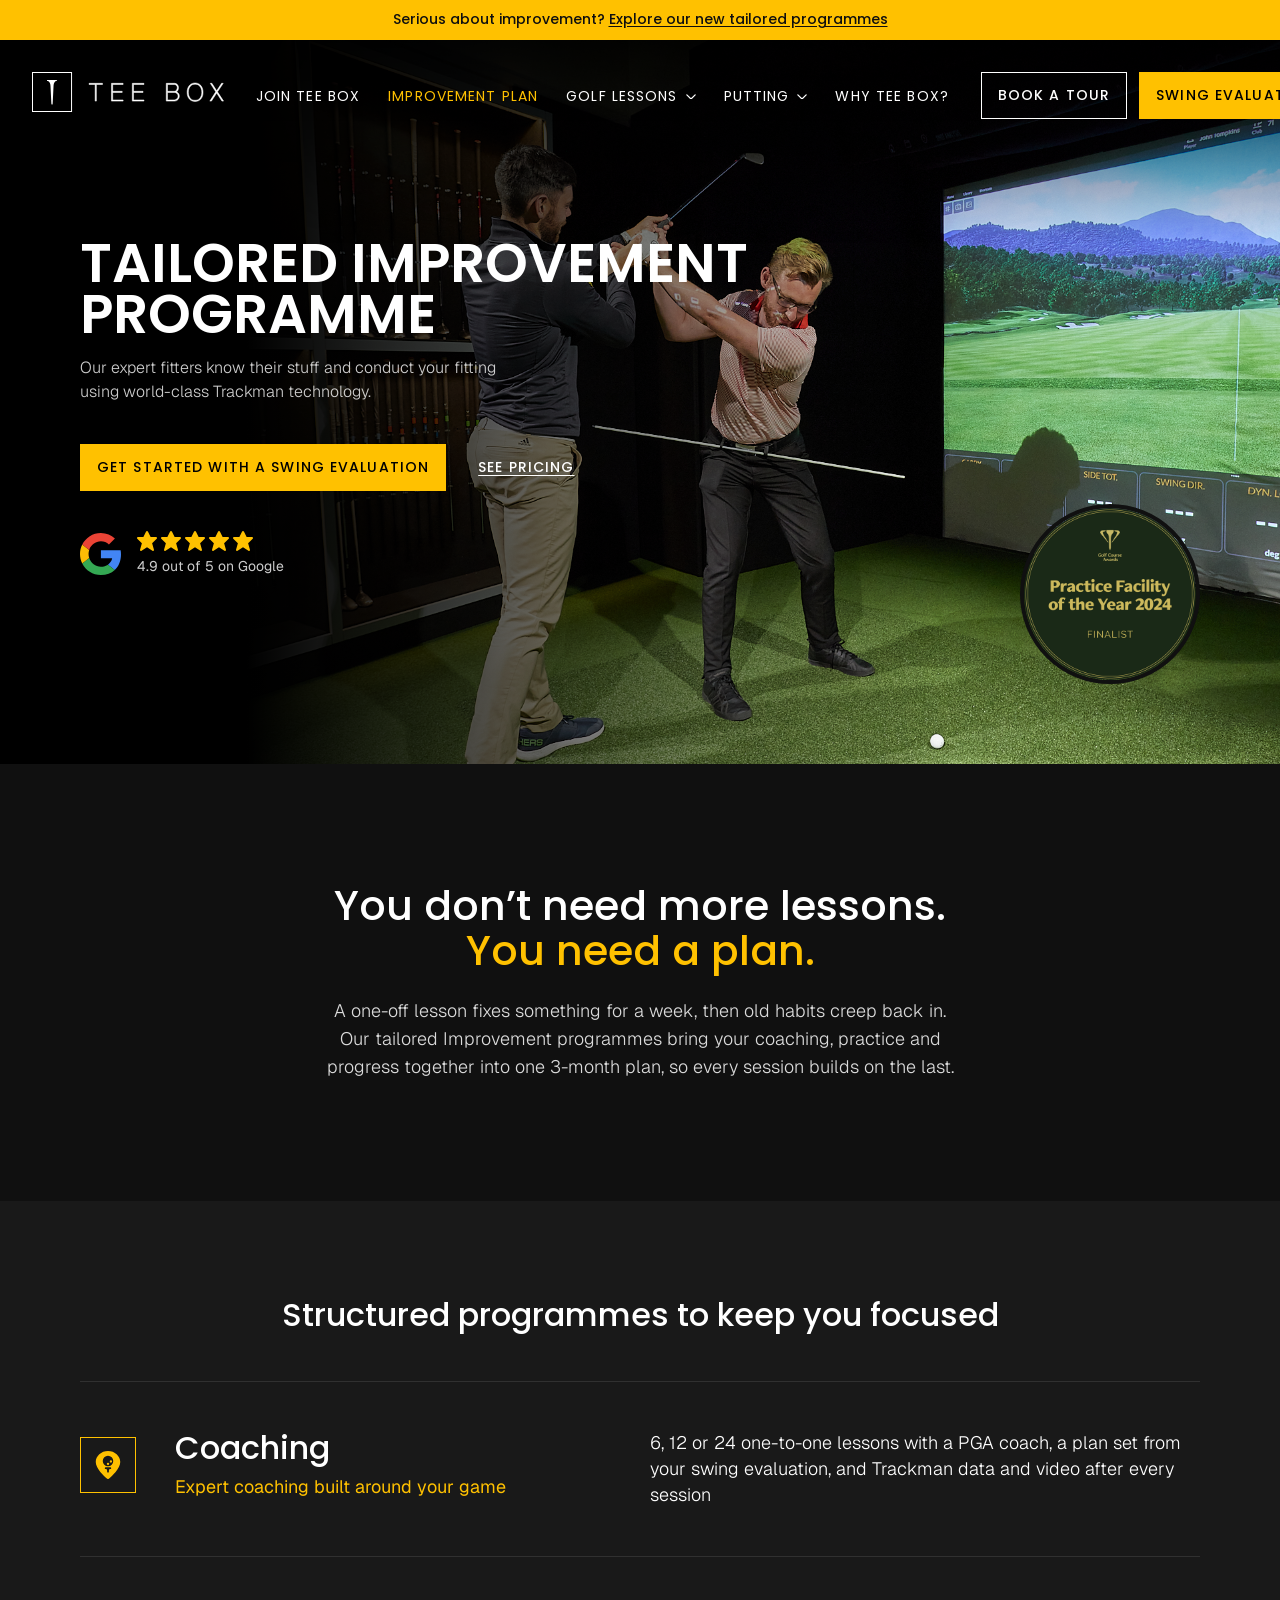
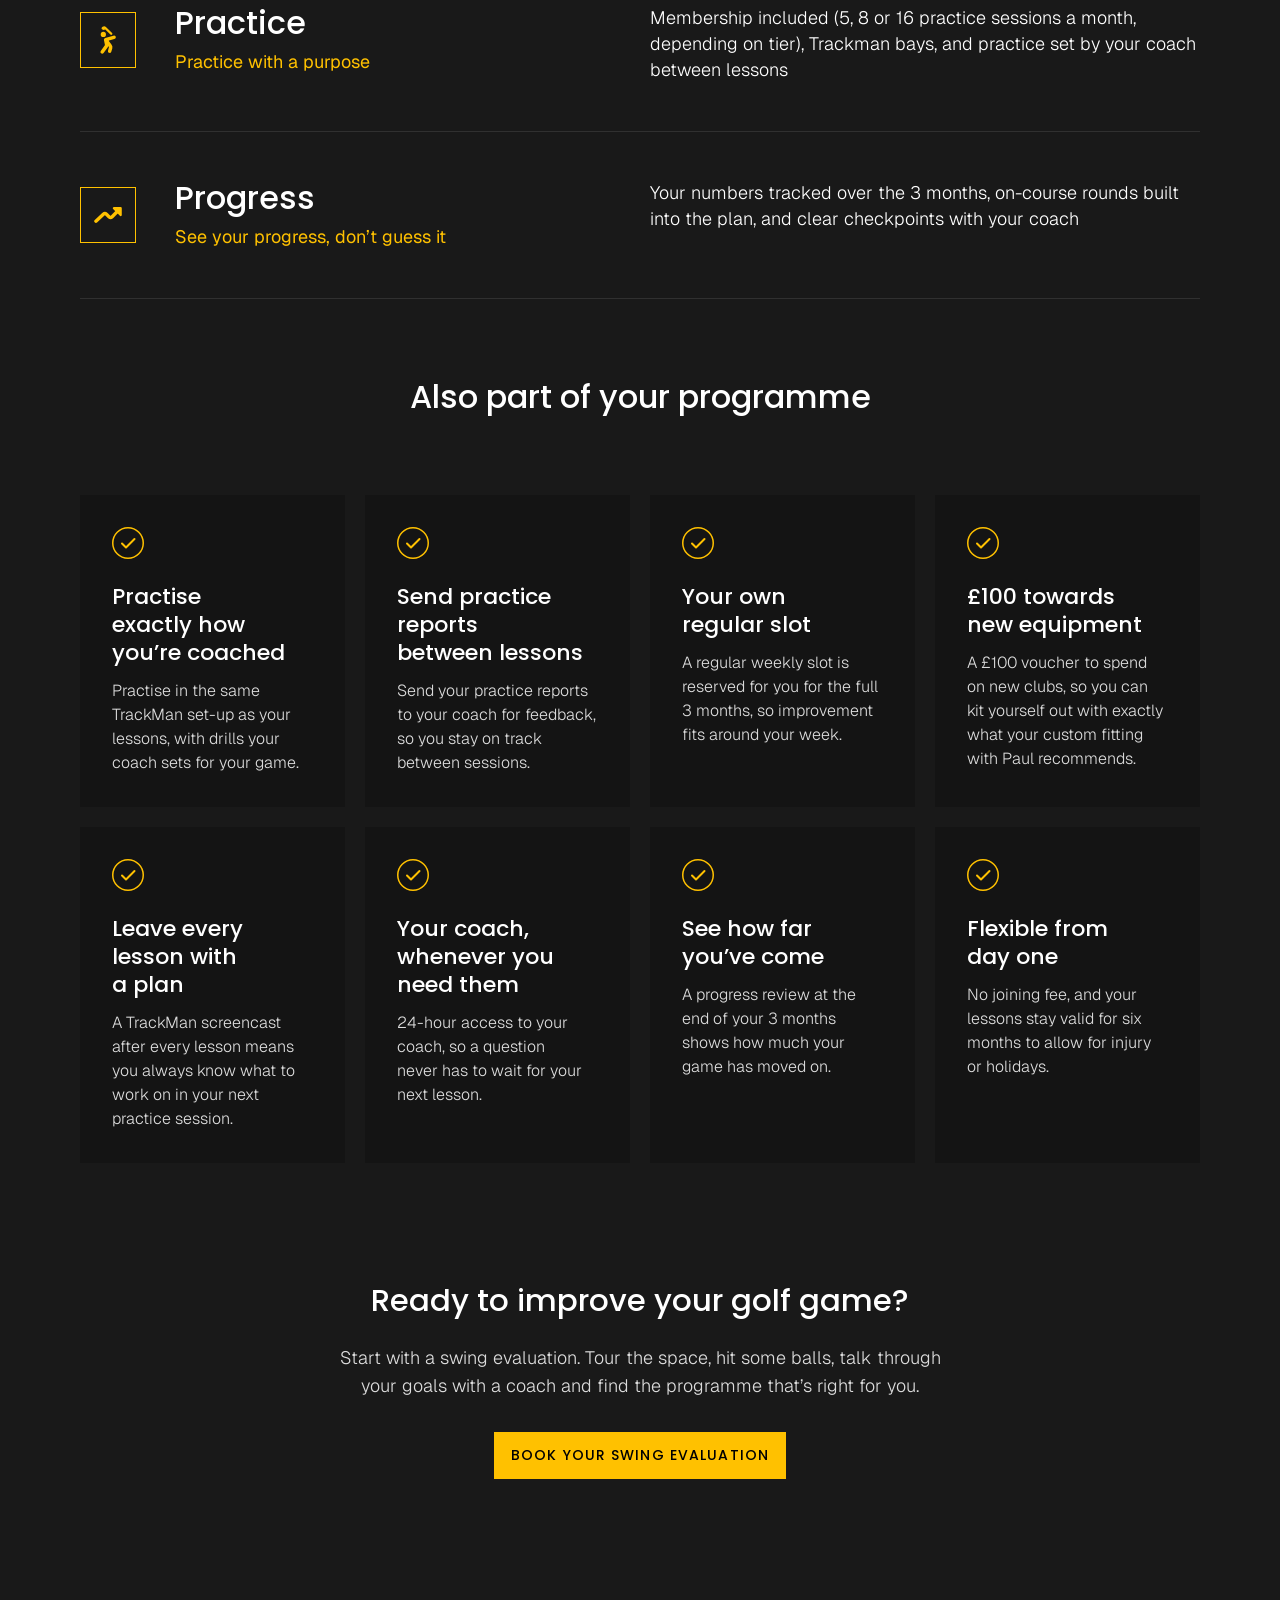
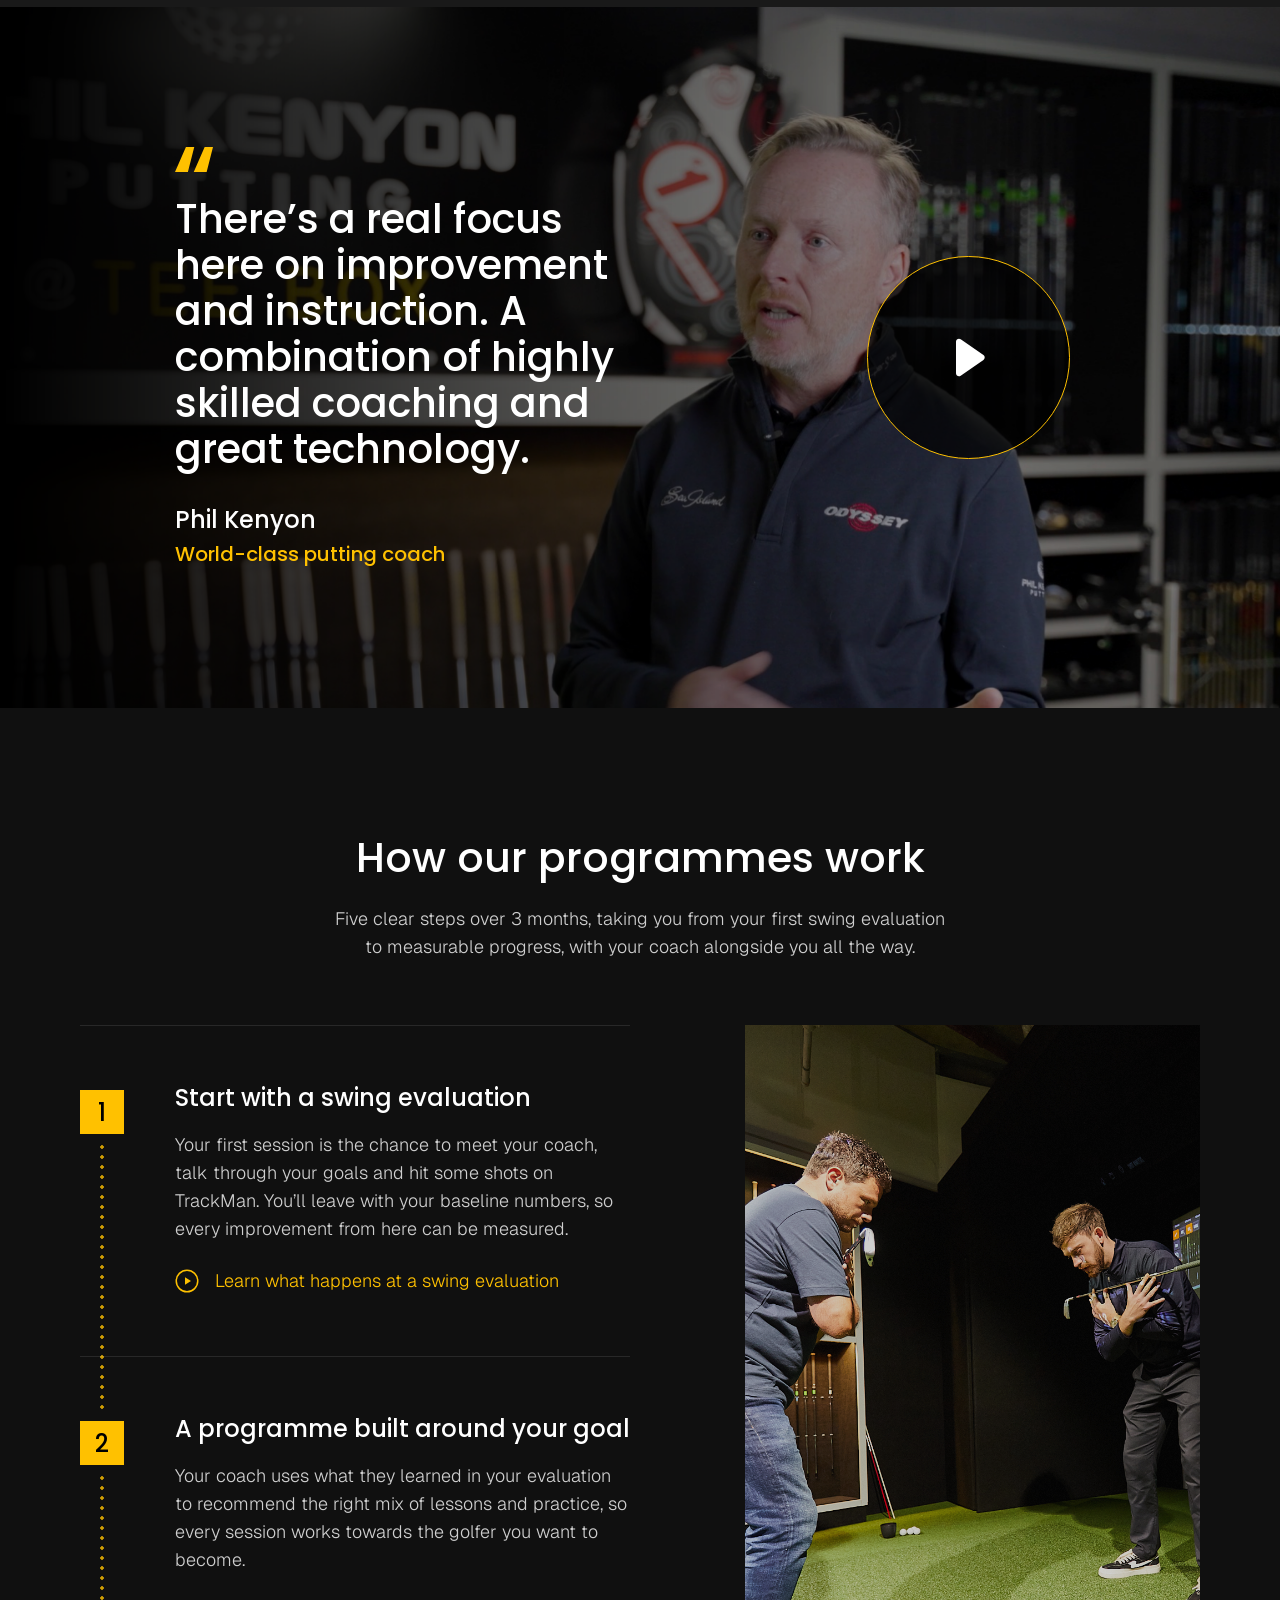
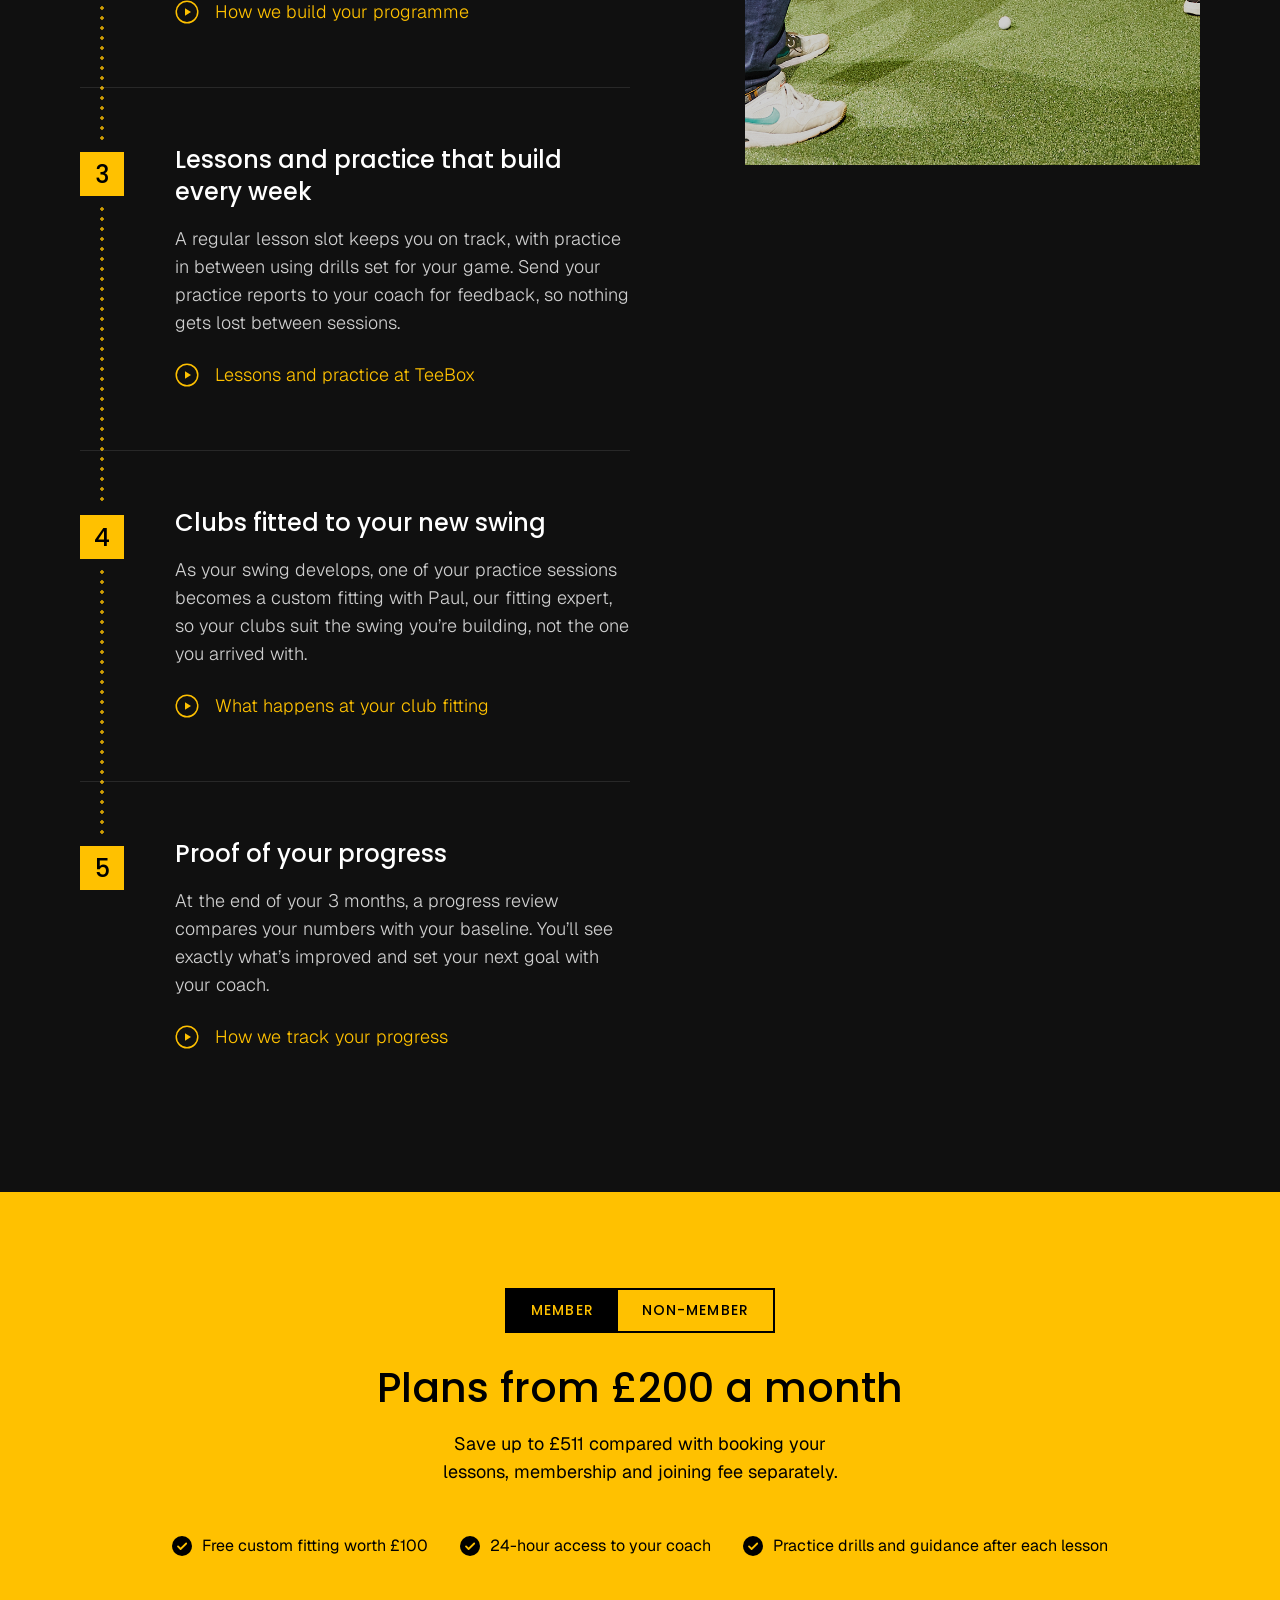
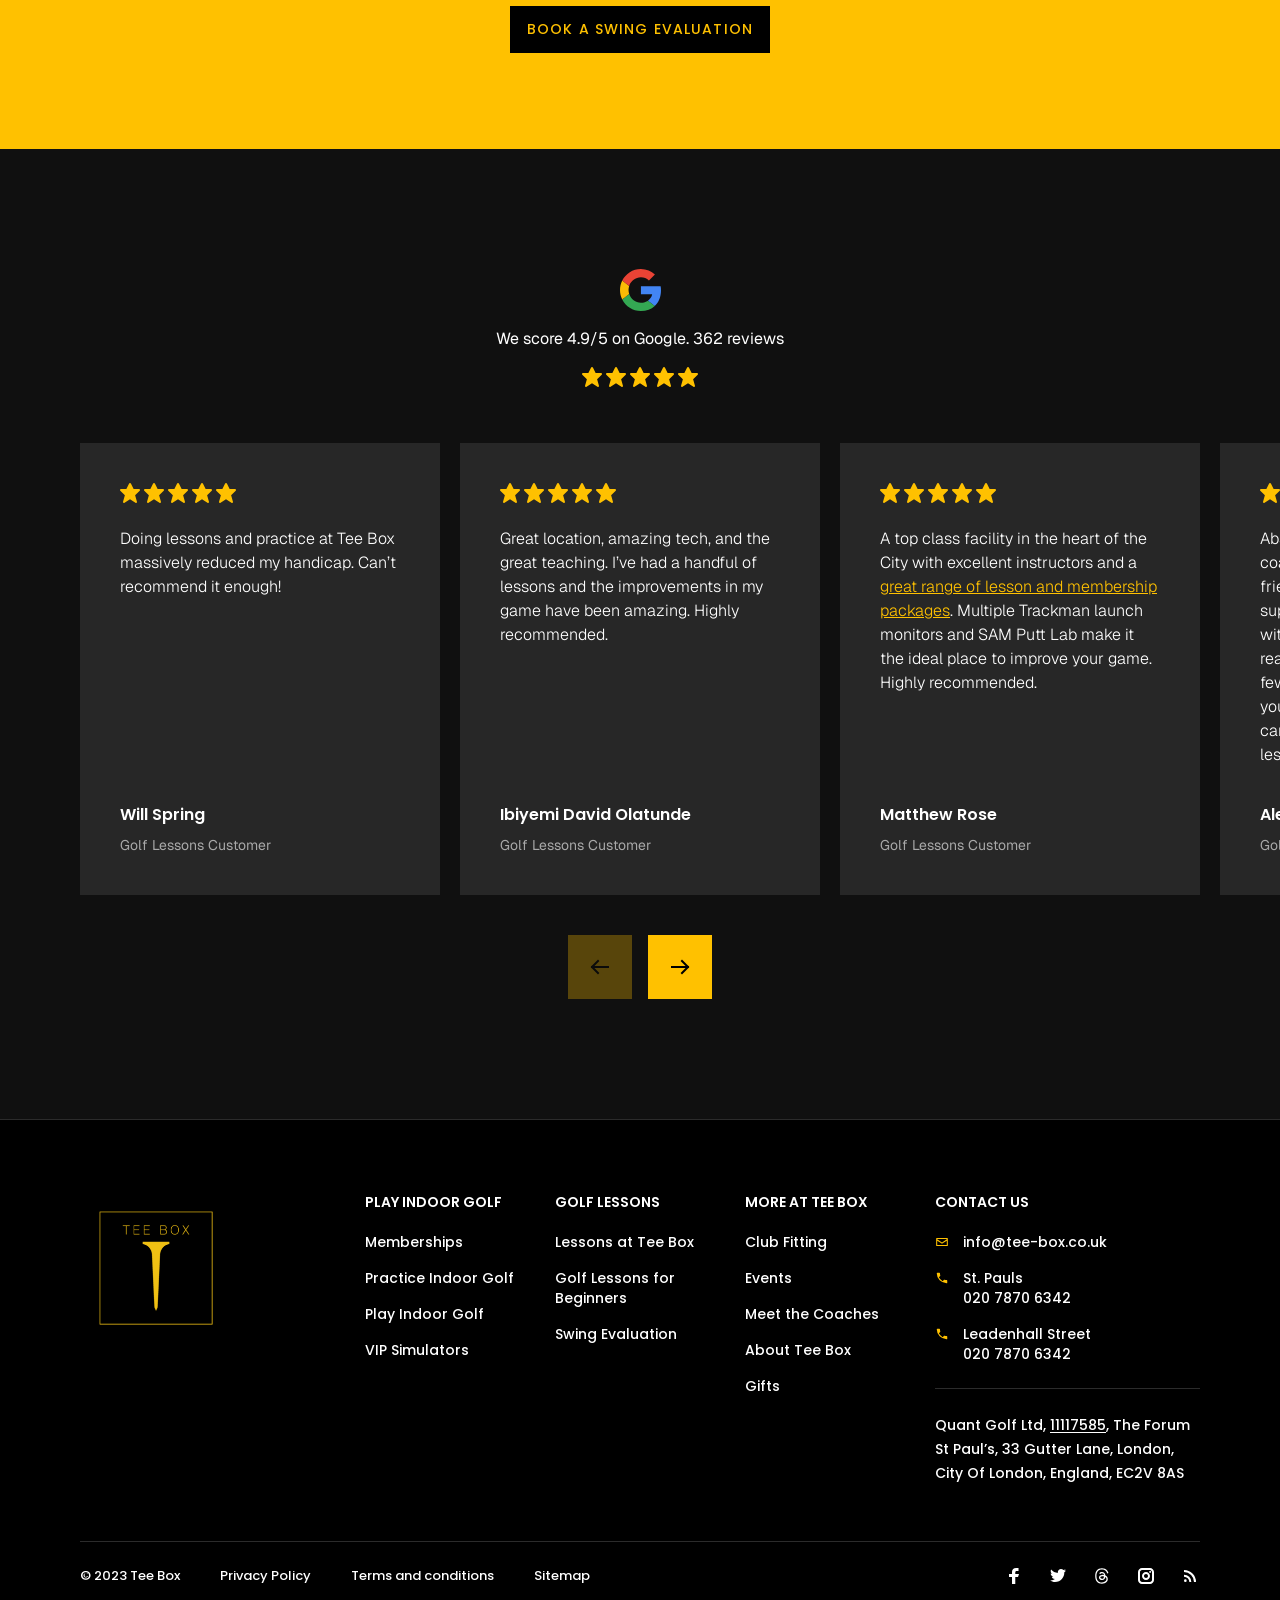
==== index.html @ 40825393 "Round of amends: copy, Phil Kenyon video, pricing band, nav and badge - Hero: "Get started with a sw" ====
<!doctype html>
<html lang="en-GB">
<head>
  <meta charset="utf-8">
  <meta name="viewport" content="width=device-width, initial-scale=1">
  <title>Tailored Improvement Programme | Tee Box</title>
  <!-- Review copy only: keeps the GitHub Pages preview out of search results. Remove when integrating into WordPress. -->
  <meta name="robots" content="noindex, nofollow">
  <meta name="description" content="Tailored 3-month golf improvement programmes at Tee Box: coaching, practice and progress in one plan. Start with a swing evaluation.">

  <link rel="preconnect" href="https://fonts.googleapis.com">
  <link rel="preconnect" href="https://fonts.gstatic.com" crossorigin>
  <link rel="stylesheet" href="https://fonts.googleapis.com/css2?family=Geist:wght@300;400&family=Poppins:wght@300;400;500;600&display=swap">
  <link rel="stylesheet" href="css/teebox-landing.css?v=64">
</head>
<body class="tb-page">

  <a class="tb-skip" href="#main">Skip to content</a>

  <!-- ============ HEADER (Figma 8650:6432) ============ -->
  <header class="tb-header" data-tb-header>
    <div class="tb-topbar">
      <p class="tb-topbar__text">
        Serious about improvement?
        <a href="#">Explore our new tailored programmes</a>
      </p>
    </div>

    <div class="tb-nav">
      <a class="tb-nav__logo" href="/" aria-label="Tee Box home">
        <img src="assets/icons/teebox-logo.svg" width="191.781" height="40" alt="Tee Box">
      </a>

      <button class="tb-nav__toggle" type="button" aria-expanded="false" aria-controls="tb-nav-panel" data-tb-nav-toggle>
        <span class="tb-nav__toggle-bars" aria-hidden="true"></span>
        <span class="tb-visually-hidden">Menu</span>
      </button>

      <div class="tb-nav__panel" id="tb-nav-panel" data-tb-nav-panel>
        <nav class="tb-nav__menu" aria-label="Main">
          <ul>
            <li class="tb-nav__item"><a class="tb-nav__link" href="#">Join Tee Box</a></li>
            <li class="tb-nav__item"><a class="tb-nav__link is-current" href="#" aria-current="page">Improvement plan</a></li>
            <li class="tb-nav__item tb-nav__item--drop" data-tb-drop>
              <button class="tb-nav__link" type="button" aria-expanded="false" aria-controls="tb-drop-lessons">
                Golf lessons
                <svg class="tb-nav__chevron" width="12" height="7" viewBox="0 0 12 7" fill="none" aria-hidden="true"><path d="M1 1l5 5 5-5" stroke="currentColor" stroke-width="1.5" stroke-linecap="round" stroke-linejoin="round"/></svg>
              </button>
              <div class="tb-drop" id="tb-drop-lessons">
                <ul class="tb-drop__panel">
                  <li><a class="tb-drop__link" href="/golf-lessons-london/"><span class="tb-drop__title">Golf Lessons</span><span class="tb-drop__desc">Make serious improvements with London’s best coaches</span></a></li>
                  <li><a class="tb-drop__link" href="/golf-swing-evaluation/"><span class="tb-drop__title">Swing Evaluation</span><span class="tb-drop__desc">One-off session to get a taste of improving at Tee Box</span></a></li>
                  <li><a class="tb-drop__link" href="/coaches/"><span class="tb-drop__title">Meet the Coaches</span><span class="tb-drop__desc">Learn about our team of PGA qualified coaches</span></a></li>
                </ul>
              </div>
            </li>
            <li class="tb-nav__item tb-nav__item--drop" data-tb-drop>
              <button class="tb-nav__link" type="button" aria-expanded="false" aria-controls="tb-drop-putting">
                Putting
                <svg class="tb-nav__chevron" width="12" height="7" viewBox="0 0 12 7" fill="none" aria-hidden="true"><path d="M1 1l5 5 5-5" stroke="currentColor" stroke-width="1.5" stroke-linecap="round" stroke-linejoin="round"/></svg>
              </button>
              <div class="tb-drop" id="tb-drop-putting">
                <ul class="tb-drop__panel">
                  <li><a class="tb-drop__link" href="/putting-hub/"><span class="tb-drop__title">Phil Kenyon Putting</span></a></li>
                  <li><a class="tb-drop__link" href="/putting-lessons/"><span class="tb-drop__title">Putting Lessons</span></a></li>
                  <li><a class="tb-drop__link" href="/putter-fitting/"><span class="tb-drop__title">Putter Fittings</span></a></li>
                </ul>
              </div>
            </li>
            <li class="tb-nav__item"><a class="tb-nav__link" href="#">Why Tee Box?</a></li>
          </ul>
        </nav>

        <div class="tb-nav__actions">
          <a class="tb-btn tb-btn--outline" href="#">Book a tour</a>
          <a class="tb-btn tb-btn--gold" href="#"><span>Swing evaluation</span></a>
        </div>
      </div>
    </div>
  </header>

  <main id="main">

    <!-- Hero + intro share a wrapper so the award badge can pin while you
         scroll, then stop 40px above "Structured programmes…". -->
    <div class="tb-badge-track">
      <div class="tb-badge-rail">
        <img class="tb-hero__badge" src="assets/images/practice-facility-of-the-year-2024.png" width="480" height="480" alt="Golf Course Awards: Practice Facility of the Year 2024, finalist">
      </div>

    <!-- ============ HERO (Figma 8650:6410) ============ -->
    <section class="tb-hero" aria-labelledby="tb-hero-title">
      <div class="tb-hero__media" aria-hidden="true">
        <img class="tb-hero__image" src="assets/images/hero-coaching.jpg" width="2000" height="1333" alt="" fetchpriority="high">
        <div class="tb-hero__fade"></div>
      </div>

      <div class="tb-container tb-hero__content">
        <h1 class="tb-hero__title" id="tb-hero-title">Tailored improvement programme</h1>
        <p class="tb-hero__lead">Our expert fitters know their stuff and conduct your fitting using world-class Trackman technology.</p>

        <div class="tb-hero__ctas">
          <a class="tb-btn tb-btn--gold" href="#"><span>Get started with a swing evaluation</span></a>
          <a class="tb-textlink" href="#pricing">See pricing</a>
        </div>

        <div class="tb-rating">
          <img class="tb-rating__logo" src="assets/icons/google-g.svg" width="41" height="42.0002" alt="Google">
          <div class="tb-rating__body">
            <img src="assets/icons/stars.svg" width="116" height="20" alt="5 stars">
            <p class="tb-rating__text">4.9 out of 5 on Google</p>
          </div>
        </div>
      </div>
    </section>

    <!-- ============ THE PLAN: intro lockup (#101010) ============ -->
    <section class="tb-plan" aria-labelledby="tb-plan-title">
      <div class="tb-container">
        <div class="tb-plan__intro">
          <h2 class="tb-h2 tb-plan__title" id="tb-plan-title">
            You don’t need more lessons.
            <span class="tb-accent">You need a plan.</span>
          </h2>
          <p class="tb-plan__body">A one-off lesson fixes something for a week, then old habits creep back in. Our tailored Improvement programmes bring your coaching, practice and progress together into one 3-month plan, so every session builds on the last.</p>
        </div>
      </div>
    </section>
    </div>

    <!-- ============ STRUCTURED PROGRAMMES: three essentials rows, value-add cards and CTA (#191919, cards #101010) ============ -->
    <section class="tb-pillars-section" aria-labelledby="tb-pillars-title">
      <div class="tb-container">
        <h2 class="tb-plan__sub" id="tb-pillars-title">Structured programmes to keep you focused</h2>

        <!-- Three essentials as stacked full-width rows, in the
             style of "How our programmes work". Icons: Streamline 3.0 (golf pin,
             golf player, graph ascend), source files in assets/icons/streamline/. -->
        <div class="tb-pillars">
          <ul class="tb-pillars__list">
            <li class="tb-pillar">
              <span class="tb-pillar__icon"><svg width="28" height="28" viewBox="0 0 24 24" fill="none" aria-hidden="true"><g> <path d="M12 0C6.21 0 1.5 4.26 1.5 9.5c0 5.75 7.3 12.29 9.54 14.15a1.49 1.49 0 0 0 1.92 0c2.24 -1.87 9.54 -8.4 9.54 -14.15C22.5 4.26 17.79 0 12 0Zm2 15.5a1.25 1.25 0 0 0 -1.25 1.25v1a0.75 0.75 0 0 1 -1.5 0v-1A1.25 1.25 0 0 0 10 15.5a0.75 0.75 0 0 1 0 -1.5h4a0.75 0.75 0 0 1 0 1.5ZM12 13a4.5 4.5 0 1 1 4.5 -4.5A4.51 4.51 0 0 1 12 13Z" fill="currentColor"></path> <path d="M11 11a1 1 0 1 0 2 0 1 1 0 1 0 -2 0" fill="currentColor"></path> <path d="M13.5 9a1 1 0 1 0 2 0 1 1 0 1 0 -2 0" fill="currentColor"></path> </g></svg></span>
              <div class="tb-pillar__head">
                <h3 class="tb-pillar__title">Coaching</h3>
                <p class="tb-pillar__tagline">Expert coaching built around your game</p>
              </div>
              <p class="tb-pillar__text">6, 12 or 24 one-to-one lessons with a PGA coach, a plan set from your swing evaluation, and Trackman data and video after every session</p>
            </li>
            <li class="tb-pillar">
              <span class="tb-pillar__icon"><svg width="28" height="28" viewBox="0 0 24 24" fill="none" aria-hidden="true"><g> <path d="M8 0.38c-1.07 0.34 -1.71 1.23 -1.45 2S8 3.52 8.91 3.24A2.13 2.13 0 0 0 9.37 3a0.26 0.26 0 0 1 0.3 0l4.38 4.39c0.89 0.89 2.39 -0.45 1.44 -1.39L10.21 0.8A2.21 2.21 0 0 0 8 0.38Z" fill="currentColor"></path> <path d="M5.75 7.25a2.25 2.25 0 1 0 4.5 0 2.25 2.25 0 1 0 -4.5 0" fill="currentColor"></path> <path d="M8.58 11.27a1.6 1.6 0 0 0 -0.05 0.77l0.83 4.14a0.57 0.57 0 0 1 -0.09 0.4l-3.48 4.79a1.49 1.49 0 0 0 0.33 2.09 1.43 1.43 0 0 0 0.88 0.29 1.48 1.48 0 0 0 1.21 -0.62l3.49 -4.79a3.56 3.56 0 0 0 0.38 -0.69 0.24 0.24 0 0 1 0.2 -0.15 0.25 0.25 0 0 1 0.23 0.09l0.19 0.26a0.53 0.53 0 0 1 0.08 0.44L12 21.12A1.49 1.49 0 0 0 13 23a1.59 1.59 0 0 0 0.43 0.06A1.49 1.49 0 0 0 14.82 22l0.84 -2.82a3.52 3.52 0 0 0 -0.56 -3.09l-2.37 -3.17a0.22 0.22 0 0 1 0 -0.22 0.26 0.26 0 0 1 0.17 -0.17l4.55 -1.3A1.5 1.5 0 0 0 17 8.25a1.4 1.4 0 0 0 -0.41 0.06l-7 2a1.47 1.47 0 0 0 -1.01 0.96Z" fill="currentColor"></path> </g></svg></span>
              <div class="tb-pillar__head">
                <h3 class="tb-pillar__title">Practice</h3>
                <p class="tb-pillar__tagline">Practice with a purpose</p>
              </div>
              <p class="tb-pillar__text">Membership included (5, 8 or 16 practice sessions a month, depending on tier), Trackman bays, and practice set by your coach between lessons</p>
            </li>
            <li class="tb-pillar">
              <span class="tb-pillar__icon"><svg width="28" height="28" viewBox="0 0 24 24" fill="none" aria-hidden="true"><path d="M1.63 18.75a1.44 1.44 0 0 0 1 -0.39L9 12.4a0.48 0.48 0 0 1 0.67 0l2.13 2.14a3.46 3.46 0 0 0 4.78 0L20.13 11a0.24 0.24 0 0 1 0.34 0l1.7 1.69a0.93 0.93 0 0 0 0.68 0.28 1 1 0 0 0 0.37 -0.07 1 1 0 0 0 0.59 -0.89v-5.8a1 1 0 0 0 -1 -1h-5.75a1 1 0 0 0 -0.68 1.65l1.7 1.69a0.23 0.23 0 0 1 0.07 0.17 0.21 0.21 0 0 1 -0.07 0.17l-3.57 3.58a0.5 0.5 0 0 1 -0.68 0l-2.14 -2.14A3.35 3.35 0 0 0 7 10.29l-6.36 6a1.44 1.44 0 0 0 -0.06 2 1.41 1.41 0 0 0 1.05 0.46Z" fill="currentColor"></path></svg></span>
              <div class="tb-pillar__head">
                <h3 class="tb-pillar__title">Progress</h3>
                <p class="tb-pillar__tagline">See your progress, don’t guess it</p>
              </div>
              <p class="tb-pillar__text">Your numbers tracked over the 3 months, on-course rounds built into the plan, and clear checkpoints with your coach</p>
            </li>
          </ul>
        </div>


        <!-- Value-add cards: everything else that comes with a programme.
             On scroll the cards fade up one after another, once (js: [data-tb-essentials]).
             Eight programme-only benefits (from Liam's feedback: these replace the
             earlier membership-perk cards). -->
        <div class="tb-essentials" data-tb-essentials>
          <h2 class="tb-essentials__title" id="tb-extras-title">Also part of your programme</h2>
          <ul class="tb-extras">
            <li class="tb-extra">
              <img class="tb-extra__check" src="assets/icons/check-circle.svg?v=4" width="32" height="32" alt="">
              <h4 class="tb-extra__title">Practise exactly how you’re coached</h4>
              <p class="tb-extra__text">Practise in the same TrackMan set-up as your lessons, with drills your coach sets for your game.</p>
            </li>
            <li class="tb-extra">
              <img class="tb-extra__check" src="assets/icons/check-circle.svg?v=4" width="32" height="32" alt="">
              <h4 class="tb-extra__title">Send practice reports between lessons</h4>
              <p class="tb-extra__text">Send your practice reports to your coach for feedback, so you stay on track between sessions.</p>
            </li>
            <li class="tb-extra">
              <img class="tb-extra__check" src="assets/icons/check-circle.svg?v=4" width="32" height="32" alt="">
              <h4 class="tb-extra__title">Your own regular slot</h4>
              <p class="tb-extra__text">A regular weekly slot is reserved for you for the full 3 months, so improvement fits around your week.</p>
            </li>
            <li class="tb-extra">
              <img class="tb-extra__check" src="assets/icons/check-circle.svg?v=4" width="32" height="32" alt="">
              <h4 class="tb-extra__title">£100 towards new equipment</h4>
              <p class="tb-extra__text">A £100 voucher to spend on new clubs, so you can kit yourself out with exactly what your custom fitting with Paul recommends.</p>
            </li>
            <li class="tb-extra">
              <img class="tb-extra__check" src="assets/icons/check-circle.svg?v=4" width="32" height="32" alt="">
              <h4 class="tb-extra__title">Leave every lesson with a plan</h4>
              <p class="tb-extra__text">A TrackMan screencast after every lesson means you always know what to work on in your next practice session.</p>
            </li>
            <li class="tb-extra">
              <img class="tb-extra__check" src="assets/icons/check-circle.svg?v=4" width="32" height="32" alt="">
              <h4 class="tb-extra__title">Your coach, whenever you need them</h4>
              <p class="tb-extra__text">24-hour access to your coach, so a question never has to wait for your next lesson.</p>
            </li>
            <li class="tb-extra">
              <img class="tb-extra__check" src="assets/icons/check-circle.svg?v=4" width="32" height="32" alt="">
              <h4 class="tb-extra__title">See how far you’ve come</h4>
              <p class="tb-extra__text">A progress review at the end of your 3 months shows how much your game has moved on.</p>
            </li>
            <li class="tb-extra">
              <img class="tb-extra__check" src="assets/icons/check-circle.svg?v=4" width="32" height="32" alt="">
              <h4 class="tb-extra__title">Flexible from day one</h4>
              <p class="tb-extra__text">No joining fee, and your lessons stay valid for six months to allow for injury or holidays.</p>
            </li>
          </ul>
        </div>

        <!-- CTA lockup (based on the "Ready to improve" block on the live site,
             without the yellow panel) -->
        <div class="tb-cta">
          <h2 class="tb-cta__title">Ready to improve your golf game?</h2>
          <p class="tb-cta__text">Start with a swing evaluation. Tour the space, hit some balls, talk through your goals with a coach and find the programme that’s right for you.</p>
          <a class="tb-btn tb-btn--gold tb-cta__btn" href="#"><span>Book your swing evaluation</span></a>
        </div>
      </div>
    </section>

    <!-- ============ PHIL KENYON QUOTE + VIDEO (Figma 8665:1080) ============
         Static photo with a gradient; the play button opens the full video in
         a pop-up (js/teebox-landing.js section 9) playing phil-kenyon-qa.mp4. -->
    <section class="tb-quote" data-tb-parallax aria-label="Phil Kenyon on coaching at Tee Box">
      <img class="tb-quote__bg" src="assets/images/phil-kenyon.jpg" width="2400" height="1416" alt="" loading="lazy">
      <div class="tb-quote__fade" aria-hidden="true"></div>
      <div class="tb-container tb-quote__layout">
        <figure class="tb-quote__inner">
          <img class="tb-quote__mark" src="assets/icons/quote-mark.svg" width="38" height="25" alt="">
          <blockquote class="tb-quote__text">
            <p>There’s a real focus here on improvement and instruction. A combination of highly skilled coaching and great technology.</p>
          </blockquote>
          <figcaption class="tb-quote__source">
            <span class="tb-quote__name">Phil Kenyon</span>
            <span class="tb-quote__role">World-class putting coach</span>
          </figcaption>
        </figure>
        <button class="tb-quote__play" type="button" data-tb-video-open data-video-src="assets/video/phil-kenyon-qa.mp4" aria-label="Play video: Phil Kenyon on coaching at Tee Box">
          <img src="assets/icons/play-circle.svg" width="203" height="203" alt="">
        </button>
      </div>
    </section>

    <!-- video pop-up, shared by any [data-tb-video-open] button -->
    <dialog class="tb-video" data-tb-video aria-label="Video">
      <button class="tb-video__close" type="button" data-tb-video-close aria-label="Close video">
        <svg width="20" height="20" viewBox="0 0 20 20" fill="none" aria-hidden="true"><path d="M3 3l14 14M17 3L3 17" stroke="currentColor" stroke-width="2" stroke-linecap="round"/></svg>
      </button>
      <video class="tb-video__player" controls playsinline preload="none"></video>
    </dialog>

    <!-- ============ HOW IT WORKS (Figma 8661:554) ============ -->
    <section class="tb-how tb-bleed-grid" aria-labelledby="tb-how-title">
      <div class="tb-how__head">
        <h2 class="tb-h2" id="tb-how-title">How our programmes work</h2>
        <p class="tb-how__intro">Five clear steps over 3 months, taking you from your first swing evaluation to measurable progress, with your coach alongside you all the way.</p>
      </div>

      <div class="tb-how__media">
        <img src="assets/images/how-it-works-coach.jpg" width="2000" height="1333" alt="A Tee Box coach demonstrating a swing position to a golfer in a simulator bay" loading="lazy">
      </div>

      <div class="tb-how__content">
        <ol class="tb-steps" data-tb-steps>
          <li class="tb-step">
            <span class="tb-step__num" aria-hidden="true">1</span>
            <div class="tb-step__body">
              <h3 class="tb-step__title">Start with a swing evaluation</h3>
              <p class="tb-step__text">Your first session is the chance to meet your coach, talk through your goals and hit some shots on TrackMan. You’ll leave with your baseline numbers, so every improvement from here can be measured.</p>
              <button class="tb-step__video" type="button" data-tb-video-open data-video-src="assets/video/swing-evaluation-liam.mp4"><svg class="tb-step__video-icon" width="24" height="24" viewBox="0 0 24 24" fill="none" aria-hidden="true"><circle cx="12" cy="12" r="10.75" stroke="currentColor" stroke-width="1.5"/><path d="M10 8.2v7.6L16 12z" fill="currentColor"/></svg><span>Learn what happens at a swing evaluation</span></button>
            </div>
          </li>
          <li class="tb-step">
            <span class="tb-step__num" aria-hidden="true">2</span>
            <div class="tb-step__body">
              <h3 class="tb-step__title">A programme built around your goal</h3>
              <p class="tb-step__text">Your coach uses what they learned in your evaluation to recommend the right mix of lessons and practice, so every session works towards the golfer you want to become.</p>
              <button class="tb-step__video" type="button" data-tb-video-open data-video-src="assets/video/swing-evaluation-liam.mp4"><svg class="tb-step__video-icon" width="24" height="24" viewBox="0 0 24 24" fill="none" aria-hidden="true"><circle cx="12" cy="12" r="10.75" stroke="currentColor" stroke-width="1.5"/><path d="M10 8.2v7.6L16 12z" fill="currentColor"/></svg><span>How we build your programme</span></button>
            </div>
          </li>
          <li class="tb-step">
            <span class="tb-step__num" aria-hidden="true">3</span>
            <div class="tb-step__body">
              <h3 class="tb-step__title">Lessons and practice that build every week</h3>
              <p class="tb-step__text">A regular lesson slot keeps you on track, with practice in between using drills set for your game. Send your practice reports to your coach for feedback, so nothing gets lost between sessions.</p>
              <button class="tb-step__video" type="button" data-tb-video-open data-video-src="assets/video/swing-evaluation-liam.mp4"><svg class="tb-step__video-icon" width="24" height="24" viewBox="0 0 24 24" fill="none" aria-hidden="true"><circle cx="12" cy="12" r="10.75" stroke="currentColor" stroke-width="1.5"/><path d="M10 8.2v7.6L16 12z" fill="currentColor"/></svg><span>Lessons and practice at TeeBox</span></button>
            </div>
          </li>
          <li class="tb-step">
            <span class="tb-step__num" aria-hidden="true">4</span>
            <div class="tb-step__body">
              <h3 class="tb-step__title">Clubs fitted to your new swing</h3>
              <p class="tb-step__text">As your swing develops, one of your practice sessions becomes a custom fitting with Paul, our fitting expert, so your clubs suit the swing you’re building, not the one you arrived with.</p>
              <button class="tb-step__video" type="button" data-tb-video-open data-video-src="assets/video/swing-evaluation-liam.mp4"><svg class="tb-step__video-icon" width="24" height="24" viewBox="0 0 24 24" fill="none" aria-hidden="true"><circle cx="12" cy="12" r="10.75" stroke="currentColor" stroke-width="1.5"/><path d="M10 8.2v7.6L16 12z" fill="currentColor"/></svg><span>What happens at your club fitting</span></button>
            </div>
          </li>
          <li class="tb-step">
            <span class="tb-step__num" aria-hidden="true">5</span>
            <div class="tb-step__body">
              <h3 class="tb-step__title">Proof of your progress</h3>
              <p class="tb-step__text">At the end of your 3 months, a progress review compares your numbers with your baseline. You’ll see exactly what’s improved and set your next goal with your coach.</p>
              <button class="tb-step__video" type="button" data-tb-video-open data-video-src="assets/video/swing-evaluation-liam.mp4"><svg class="tb-step__video-icon" width="24" height="24" viewBox="0 0 24 24" fill="none" aria-hidden="true"><circle cx="12" cy="12" r="10.75" stroke="currentColor" stroke-width="1.5"/><path d="M10 8.2v7.6L16 12z" fill="currentColor"/></svg><span>How we track your progress</span></button>
            </div>
          </li>
        </ol>
      </div>
    </section>

    <!-- ============ PRICING (gold band) ============
         The full pricing table and the 12-week timeline are archived in
         archive/pricing-table.html and archive/timeline.html.
         Member / Non-member toggle (js section 12) swaps the "from" price and
         line: members £200 a month (6 lessons £600 ÷ 3), non-members £315 a
         month (Silver 6-lesson £945 ÷ 3). The three ticks are the same for both. -->
    <section class="tb-price-cta" id="pricing" aria-labelledby="tb-price-cta-title" data-tb-audience-wrap>
      <div class="tb-container">
        <div class="tb-audience" role="radiogroup" aria-label="Pricing for" data-tb-audience-toggle hidden>
          <button type="button" role="radio" aria-checked="true" data-audience="member">Member</button>
          <button type="button" role="radio" aria-checked="false" tabindex="-1" data-audience="non-member">Non-member</button>
        </div>
        <h2 class="tb-price-cta__title" id="tb-price-cta-title" aria-live="polite">Plans from <span data-tb-audience-price>£200</span> a month</h2>
        <p class="tb-price-cta__text" data-tb-audience-text>Save up to £511 compared with booking your lessons, membership and joining fee separately.</p>
        <ul class="tb-price-cta__list">
          <li><svg class="tb-price-cta__tick" width="20" height="20" viewBox="0 0 20 20" fill="none" aria-hidden="true"><circle cx="10" cy="10" r="10" fill="#000"/><path d="M6 10.4l2.6 2.6L14.2 7.5" stroke="#FFC100" stroke-width="1.8" stroke-linecap="round" stroke-linejoin="round"/></svg><span>Free custom fitting worth £100</span></li>
          <li><svg class="tb-price-cta__tick" width="20" height="20" viewBox="0 0 20 20" fill="none" aria-hidden="true"><circle cx="10" cy="10" r="10" fill="#000"/><path d="M6 10.4l2.6 2.6L14.2 7.5" stroke="#FFC100" stroke-width="1.8" stroke-linecap="round" stroke-linejoin="round"/></svg><span>24-hour access to your coach</span></li>
          <li><svg class="tb-price-cta__tick" width="20" height="20" viewBox="0 0 20 20" fill="none" aria-hidden="true"><circle cx="10" cy="10" r="10" fill="#000"/><path d="M6 10.4l2.6 2.6L14.2 7.5" stroke="#FFC100" stroke-width="1.8" stroke-linecap="round" stroke-linejoin="round"/></svg><span>Practice drills and guidance after each lesson</span></li>
        </ul>
        <a class="tb-btn tb-btn--gold tb-btn--dark tb-price-cta__btn" href="#"><span>Book a swing evaluation</span></a>
      </div>
    </section>

    <!-- ============ TESTIMONIALS SLIDER (from tee-box.co.uk/golf-lessons-london/) ============ -->
    <section class="tb-reviews tb-slider" aria-labelledby="tb-reviews-title" data-tb-slider>
      <div class="tb-container tb-reviews__head">
        <img src="assets/icons/google-g.svg" width="41" height="42.0002" alt="">
        <h2 class="tb-reviews__title" id="tb-reviews-title">We score 4.9/5 on Google. 362 reviews</h2>
        <img src="assets/icons/stars.svg" width="116" height="20" alt="5 stars">
      </div>
      <ul class="tb-slider__track" role="region" aria-label="Customer reviews" tabindex="0" data-tb-slider-track>
            <li class="tb-review">
              <img class="tb-review__stars" src="assets/icons/stars.svg" width="116" height="20" alt="5 out of 5 stars">
              <blockquote class="tb-review__quote"><p>Doing lessons and practice at Tee Box massively reduced my handicap. Can’t recommend it enough!</p></blockquote>
              <p class="tb-review__name">Will Spring</p>
              <p class="tb-review__role">Golf Lessons Customer</p>
            </li>
            <li class="tb-review">
              <img class="tb-review__stars" src="assets/icons/stars.svg" width="116" height="20" alt="5 out of 5 stars">
              <blockquote class="tb-review__quote"><p>Great location, amazing tech, and the great teaching. I’ve had a handful of lessons and the improvements in my game have been amazing. Highly recommended.</p></blockquote>
              <p class="tb-review__name">Ibiyemi David Olatunde</p>
              <p class="tb-review__role">Golf Lessons Customer</p>
            </li>
            <li class="tb-review">
              <img class="tb-review__stars" src="assets/icons/stars.svg" width="116" height="20" alt="5 out of 5 stars">
              <blockquote class="tb-review__quote"><p>A top class facility in the heart of the City with excellent instructors and a <a href="/golf-lessons-london/">great range of lesson and membership packages</a>. Multiple Trackman launch monitors and SAM Putt Lab make it the ideal place to improve your game. Highly recommended.</p></blockquote>
              <p class="tb-review__name">Matthew Rose</p>
              <p class="tb-review__role">Golf Lessons Customer</p>
            </li>
            <li class="tb-review">
              <img class="tb-review__stars" src="assets/icons/stars.svg" width="116" height="20" alt="5 out of 5 stars">
              <blockquote class="tb-review__quote"><p>Absolutely top world class service, coaching and facility! Great and friendly environment and always supportive. Love the whole journey with the post lesson video reviews and really could see the results of the first few lessons on the golf course! Thank you guys! Strongly recommend and can’t wait to be back for some more lessons and practice.</p></blockquote>
              <p class="tb-review__name">Alexander Dimitar Stoyanov</p>
              <p class="tb-review__role">Golf Lessons Customer</p>
            </li>
      </ul>
      <div class="tb-container tb-reviews__foot">
        <div class="tb-slider__arrows">
            <button class="tb-slider__arrow" type="button" aria-label="Previous reviews" data-tb-slider-prev><svg width="24" height="24" viewBox="0 0 24 24" fill="none" aria-hidden="true"><path d="M20 12H4m0 0 6-6m-6 6 6 6" stroke="currentColor" stroke-width="2" stroke-linecap="square"/></svg></button>
            <button class="tb-slider__arrow" type="button" aria-label="Next reviews" data-tb-slider-next><svg width="24" height="24" viewBox="0 0 24 24" fill="none" aria-hidden="true"><path d="M4 12h16m0 0-6-6m6 6-6 6" stroke="currentColor" stroke-width="2" stroke-linecap="square"/></svg></button>
          </div>
      </div>
    </section>

  </main>

  <!-- ============ FOOTER (from the live tee-box.co.uk site footer) ============
         Links are the live site's relative URLs, so they resolve once it's in WordPress. -->
  <footer class="tb-footer">
    <div class="tb-container">
      <div class="tb-footer__top">
        <a class="tb-footer__logo" href="/" aria-label="Tee Box home">
          <img src="assets/images/teebox-logo-gold.png" width="152" height="152" alt="Tee Box" loading="lazy">
        </a>
        <nav class="tb-footer__col" aria-label="Play indoor golf">
          <h2 class="tb-footer__heading">Play indoor golf</h2>
          <ul>
            <li><a href="/memberships-2/">Memberships</a></li>
            <li><a href="/practice-golf-in-the-city-of-london/">Practice Indoor Golf</a></li>
            <li><a href="/play-golf-in-london-city-with-friends-playing-golf-courses-in-london/">Play Indoor Golf</a></li>
            <li><a href="#">VIP Simulators</a></li>
          </ul>
        </nav>
        <nav class="tb-footer__col" aria-label="Golf lessons">
          <h2 class="tb-footer__heading">Golf lessons</h2>
          <ul>
            <li><a href="/golf-lessons-london/">Lessons at Tee Box</a></li>
            <li><a href="/golf-lessons-london/beginners/">Golf Lessons for Beginners</a></li>
            <li><a href="/golf-swing-evaluation/">Swing Evaluation</a></li>
          </ul>
        </nav>
        <nav class="tb-footer__col" aria-label="More at Tee Box">
          <h2 class="tb-footer__heading">More at Tee Box</h2>
          <ul>
            <li><a href="/golf-custom-fitting-in-london/">Club Fitting</a></li>
            <li><a href="#">Events</a></li>
            <li><a href="/coaches/">Meet the Coaches</a></li>
            <li><a href="/about-tee-box-golf/">About Tee Box</a></li>
            <li><a href="/gifts/">Gifts</a></li>
          </ul>
        </nav>
        <div class="tb-footer__col tb-footer__contact">
          <h2 class="tb-footer__heading">Contact us</h2>
          <ul>
            <li class="tb-footer__contact-row"><svg width="14" height="14" viewBox="0 0 24 24" fill="currentColor" aria-hidden="true"><path d="M2 5h20v14H2z" opacity="0"/><path d="M3 5h18a1 1 0 0 1 1 1v12a1 1 0 0 1-1 1H3a1 1 0 0 1-1-1V6a1 1 0 0 1 1-1Zm.8 2v.3l8.2 5.4 8.2-5.4V7H3.8Zm16.4 2.7-7.65 5.04a1 1 0 0 1-1.1 0L3.8 9.7V17h16.4V9.7Z"/></svg><a href="mailto:info@tee-box.co.uk">info@tee-box.co.uk</a></li>
            <li class="tb-footer__contact-row"><svg width="14" height="14" viewBox="0 0 24 24" fill="currentColor" aria-hidden="true"><path d="M6.6 10.8a15.1 15.1 0 0 0 6.6 6.6l2.2-2.2a1 1 0 0 1 1-.25 11.4 11.4 0 0 0 3.6.57 1 1 0 0 1 1 1V20a1 1 0 0 1-1 1A17 17 0 0 1 3 4a1 1 0 0 1 1-1h3.5a1 1 0 0 1 1 1c0 1.25.2 2.45.57 3.6a1 1 0 0 1-.25 1l-2.2 2.2Z"/></svg><span>St. Pauls<br><a href="tel:02078706342">020 7870 6342</a></span></li>
            <li class="tb-footer__contact-row"><svg width="14" height="14" viewBox="0 0 24 24" fill="currentColor" aria-hidden="true"><path d="M6.6 10.8a15.1 15.1 0 0 0 6.6 6.6l2.2-2.2a1 1 0 0 1 1-.25 11.4 11.4 0 0 0 3.6.57 1 1 0 0 1 1 1V20a1 1 0 0 1-1 1A17 17 0 0 1 3 4a1 1 0 0 1 1-1h3.5a1 1 0 0 1 1 1c0 1.25.2 2.45.57 3.6a1 1 0 0 1-.25 1l-2.2 2.2Z"/></svg><span>Leadenhall Street<br><a href="tel:02078706342">020 7870 6342</a></span></li>
          </ul>
          <p class="tb-footer__company">Quant Golf Ltd, <a href="https://find-and-update.company-information.service.gov.uk/company/11117585">11117585</a>, The Forum St Paul’s, 33 Gutter Lane, London, City Of London, England, EC2V 8AS</p>
        </div>
      </div>

      <div class="tb-footer__bottom">
        <div class="tb-footer__legal">
          <p>© 2023 Tee Box</p>
          <a href="/privacy-policy/">Privacy Policy</a>
          <a href="/terms-of-use/">Terms and conditions</a>
          <a href="/sitemap/">Sitemap</a>
        </div>
        <ul class="tb-footer__social" aria-label="Tee Box on social media">
          <li><a href="https://www.facebook.com/TeeBoxLondon/" aria-label="Facebook"><img src="assets/icons/facebook.svg" width="10" height="16" alt=""></a></li>
          <li><a href="https://twitter.com/TeeBoxLondon" aria-label="Twitter"><img src="assets/icons/twitter.svg" width="16" height="13" alt=""></a></li>
          <li><a href="https://www.threads.net/@tee_box_london" aria-label="Threads"><svg width="16" height="16" viewBox="0 0 24 24" fill="currentColor" aria-hidden="true"><path d="M17.3 11.2c-.1-.05-.2-.1-.3-.14-.18-3.3-1.98-5.2-5-5.2h-.04c-1.8 0-3.3.77-4.23 2.17l1.66 1.14c.7-1.05 1.8-1.27 2.57-1.27h.03c1 0 1.74.3 2.23.86.36.41.6.98.71 1.7a12.8 12.8 0 0 0-2.87-.14c-2.88.17-4.74 1.85-4.61 4.18.06 1.18.65 2.2 1.65 2.86.85.56 1.94.83 3.08.77 1.5-.08 2.68-.65 3.5-1.7.62-.8 1.01-1.82 1.19-3.11.71.43 1.24 1 1.53 1.68.5 1.17.53 3.08-1.03 4.64-1.37 1.37-3.01 1.96-5.5 1.98-2.76-.02-4.85-.9-6.2-2.63C4.4 17.4 3.74 15.1 3.7 12c.03-3.1.69-5.4 1.97-7.03 1.36-1.73 3.45-2.61 6.21-2.63 2.78.02 4.9.91 6.31 2.64.69.85 1.21 1.91 1.55 3.15l1.95-.52c-.41-1.53-1.07-2.85-1.96-3.95C17.92 1.5 15.29.38 11.9.36h-.01C8.5.38 5.9 1.5 4.17 3.7 2.62 5.65 1.82 8.37 1.8 11.99v.02c.03 3.62.82 6.34 2.37 8.3 1.73 2.19 4.33 3.32 7.72 3.34h.01c3-.02 5.13-.81 6.88-2.56 2.3-2.3 2.23-5.17 1.47-6.94-.54-1.27-1.58-2.3-2.95-2.95Zm-5.2 4.88c-1.25.07-2.55-.49-2.62-1.69-.05-.89.63-1.88 2.68-2 .23-.01.46-.02.69-.02.74 0 1.44.07 2.07.21-.24 2.95-1.62 3.43-2.82 3.5Z"/></svg></a></li>
          <li><a href="https://www.instagram.com/tee_box_london/" aria-label="Instagram"><img src="assets/icons/instagram.svg" width="16" height="16" alt=""></a></li>
          <li><a href="https://www.tee-box.co.uk/feed/" aria-label="RSS feed"><svg width="16" height="16" viewBox="0 0 24 24" fill="currentColor" aria-hidden="true"><path d="M5 17a2 2 0 1 1 0 4 2 2 0 0 1 0-4Zm-2-7a11 11 0 0 1 11 11h-3a8 8 0 0 0-8-8v-3Zm0-7a18 18 0 0 1 18 18h-3A15 15 0 0 0 3 6V3Z"/></svg></a></li>
        </ul>
      </div>
    </div>
  </footer>

  <script src="js/teebox-landing.js?v=15" defer></script>
  <!-- DEV ONLY: press G on localhost to toggle the 12-col layout grid. Safe to remove. -->
  <script src="js/teebox-grid.js?v=2" defer></script>
</body>
</html>
---- css/teebox-landing.css ----
/* =========================================================================
   Tee Box: Tailored Improvement Programme landing page
   Source: Figma "TeeBox" / Landing Page - Fitting (node 8642:688), 1600px artboard
   Every class is prefixed `tb-` so it won't collide with the WordPress theme.
   ========================================================================= */

/* ---------- Tokens ---------- */
:root {
  --tb-gold: #ffc100;          /* TB : Gold */
  --tb-white: #ffffff;         /* TB : White */
  --tb-black: #000000;
  --tb-ink: #0f0f0f;           /* top bar text */
  --tb-bg: #191919;            /* page background */
  --tb-bg-deep: #101010;       /* essentials / how-it-works panels */
  --tb-line: #2b2b2b;          /* essentials divider */
  --tb-line-soft: rgba(255, 255, 255, 0.1);
  --tb-text-muted: rgba(255, 255, 255, 0.8);

  --tb-font: "Poppins", system-ui, -apple-system, "Segoe UI", sans-serif;
  --tb-font-body: "Geist", system-ui, -apple-system, "Segoe UI", sans-serif; /* paragraph copy */

  --tb-max: 1600px;
  --tb-gutter: 80px;           /* outer margin of the 12-col grid at desktop */
  --tb-cols: 12;
  --tb-col-gap: 20px;          /* grid gutter */
  --tb-gutter-header: 32px;
  --tb-tracking: 0.08em;       /* 1.12px @ 14px */
}

@media (max-width: 1023px) {
  :root { --tb-gutter: 32px; }
}
@media (max-width: 599px) {
  :root { --tb-gutter: 20px; --tb-gutter-header: 20px; }
}

/* ---------- Base (scoped to the landing page body) ---------- */
.tb-page {
  margin: 0;
  background: var(--tb-bg);
  color: var(--tb-white);
  font-family: var(--tb-font);
  -webkit-font-smoothing: antialiased;
  -moz-osx-font-smoothing: grayscale;
}
/* :where() keeps these resets at zero specificity so component classes always win */
:where(.tb-page) *,
:where(.tb-page) *::before,
:where(.tb-page) *::after { box-sizing: border-box; }
:where(.tb-page) img { display: block; max-width: 100%; }
:where(.tb-page) :where(h1, h2, h3, p) { margin: 0; }

/* Full-bleed 12-col grid: edge tracks absorb the margin, inner tracks match the
   dev overlay (js/teebox-grid.js). Line 2 = col 1 start, line 14 = col 12 end. */
.tb-bleed-grid {
  display: grid;
  column-gap: var(--tb-col-gap);
  grid-template-columns:
    minmax(calc(var(--tb-gutter) - var(--tb-col-gap)), 1fr)
    repeat(var(--tb-cols), minmax(0, calc((var(--tb-max) - 2 * var(--tb-gutter) - (var(--tb-cols) - 1) * var(--tb-col-gap)) / var(--tb-cols))))
    minmax(calc(var(--tb-gutter) - var(--tb-col-gap)), 1fr);
}

.tb-container {
  width: 100%;
  max-width: var(--tb-max);
  margin-inline: auto;
  padding-inline: var(--tb-gutter);
}

.tb-accent { color: var(--tb-gold); }

.tb-visually-hidden {
  position: absolute !important;
  width: 1px; height: 1px;
  overflow: hidden; clip: rect(0 0 0 0); clip-path: inset(50%);
  white-space: nowrap;
}

.tb-skip {
  position: absolute; left: 16px; top: -100px; z-index: 100;
  padding: 12px 16px; background: var(--tb-gold); color: var(--tb-black);
  font-weight: 500; text-decoration: none;
}
.tb-skip:focus { top: 16px; }

.tb-page a:focus-visible,
.tb-page button:focus-visible {
  outline: 2px solid var(--tb-gold);
  outline-offset: 3px;
}

/* ---------- Shared type ---------- */
.tb-h2 {
  font-weight: 500;
  font-size: clamp(32px, 2.2vw + 13px, 48px);
  line-height: 1.0834; /* 52 / 48 */
}

/* ---------- Buttons & links ---------- */
.tb-btn {
  display: inline-flex;
  align-items: center;
  justify-content: center;
  padding: 12px 16px;
  font-family: var(--tb-font);
  font-weight: 500;
  font-size: 14px;
  line-height: 1.5;
  letter-spacing: var(--tb-tracking);
  text-transform: uppercase;
  text-decoration: none;
  white-space: nowrap;
  border: 1px solid transparent;
  transition: background-color .2s ease, color .2s ease, border-color .2s ease;
}
/* Primary (gold) buttons: square-cornered take on Codrops "Button Hover
   Styles" #1 (Pan), turned sideways. A 2px gold outline is always there.
   On hover the gold fill (with its black label) wipes out to the right,
   leaving a gold label in the outline; on mouse-out it wipes back in from the
   left, so the movement always travels left to right.
   Without JS (or with reduced motion) it's a simple swap: gold fill/black
   label at rest, outline/gold label on hover. */
.tb-btn--gold {
  --tb-btn-fill: var(--tb-gold);       /* fill + outline colour */
  --tb-btn-fill-text: var(--tb-black); /* label on the fill */
  position: relative;
  overflow: hidden;
  padding: 0;
  border: 2px solid var(--tb-btn-fill);
  background: var(--tb-btn-fill);
  color: var(--tb-btn-fill-text);
  transition: background-color .2s ease, color .2s ease;
}
.tb-btn--gold > span {
  display: block;
  width: 100%;          /* label and its gold copy always share one box */
  padding: 11px 15px;   /* + 2px border = same size as other buttons */
  text-align: center;
}
.tb-btn--gold:hover,
.tb-btn--gold:focus-visible { background: transparent; color: var(--tb-btn-fill); }

/* JS enhancement (.tb-btn--wipe): the base label is gold on transparent, and
   a copy of it (.tb-btn__fill: gold background, black text) is clipped away */
.tb-btn--wipe,
.tb-btn--wipe:hover,
.tb-btn--wipe:focus-visible {
  background: transparent;
  color: var(--tb-btn-fill);
  transition: none;
}
/* the copy is a twin <span> laid exactly over the label (same padding), so
   text and line breaks match at every width */
.tb-btn--gold > .tb-btn__fill {
  position: absolute;
  inset: 0;
  background: var(--tb-btn-fill);
  color: var(--tb-btn-fill-text);
  pointer-events: none;
}
.tb-btn--wipe.is-wipe-out .tb-btn__fill { animation: tb-wipe-out .45s cubic-bezier(.7, 0, .2, 1) forwards; }
.tb-btn--wipe.is-wipe-in  .tb-btn__fill { animation: tb-wipe-in  .45s cubic-bezier(.7, 0, .2, 1) forwards; }
@keyframes tb-wipe-out { from { clip-path: inset(0 0 0 0); }    to { clip-path: inset(0 0 0 100%); } }
@keyframes tb-wipe-in  { from { clip-path: inset(0 100% 0 0); } to { clip-path: inset(0 0 0 0); } }
/* reversed primary for gold backgrounds: black fill with gold label; on
   hover the black wipes away leaving a black outline and black label */
.tb-btn--dark {
  --tb-btn-fill: var(--tb-black);
  --tb-btn-fill-text: var(--tb-gold);
}
.tb-btn--outline { color: var(--tb-white); border-color: var(--tb-white); }
.tb-btn--outline:hover { background: var(--tb-white); color: var(--tb-black); }

.tb-textlink {
  color: var(--tb-white);
  font-weight: 500;
  font-size: 14px;
  letter-spacing: var(--tb-tracking);
  text-transform: uppercase;
  text-decoration: underline;
  text-underline-offset: 3px;
  white-space: nowrap;
}
.tb-textlink:hover { color: var(--tb-gold); }

@media (max-width: 599px) {
  .tb-btn { white-space: normal; text-align: center; }
}

/* =========================================================================
   Header (overlays the hero)
   ========================================================================= */
.tb-header {
  position: absolute;
  inset: 0 0 auto 0;
  z-index: 20;
}
/* 243px black → transparent fade behind the header (Figma 8650:6432) */
.tb-header::before {
  content: "";
  position: absolute;
  inset: 0 0 auto 0;
  height: 243px;
  background: linear-gradient(to bottom, var(--tb-black), rgba(0, 0, 0, 0));
  pointer-events: none;
  z-index: -1;
}

.tb-topbar {
  background: var(--tb-gold);
  color: var(--tb-ink);
  min-height: 40px;
  display: flex;
  align-items: center;
  justify-content: center;
  padding: 10px var(--tb-gutter-header);
  text-align: center;
}
.tb-topbar__text { font-weight: 500; font-size: 14px; line-height: 1.4; }
.tb-topbar__text a { color: inherit; text-decoration: underline; text-underline-offset: 2px; }

/* Full viewport width (no 1600 cap): logo and CTAs sit 32px from the
   viewport edges and 32px below the top bar, per Figma 8650:6435 */
.tb-nav {
  position: relative;
  height: 100px;
  padding: 32px var(--tb-gutter-header) 0;
  display: flex;
  align-items: flex-start;
}
.tb-nav__logo { flex: none; }
.tb-nav__logo img { height: 40px; width: auto; }

.tb-nav__panel {
  flex: 1;
  display: flex;
  align-items: center;
  justify-content: flex-end;
}
.tb-nav__menu {
  position: absolute;
  left: 50%;
  top: 42px; /* Figma: nav labels at y=42 in the 100px header row */
  transform: translateX(-50%);
}
.tb-nav__menu ul {
  list-style: none;
  margin: 0;
  padding: 0;
  display: flex;
  align-items: center;
  gap: clamp(28px, 3vw, 48px);
}
.tb-nav__link {
  display: inline-flex;
  align-items: center;
  gap: 8px;
  color: var(--tb-white);
  font-size: 14px;
  letter-spacing: var(--tb-tracking);
  text-transform: uppercase;
  text-decoration: none;
  white-space: nowrap;
}
.tb-nav__link:hover,
.tb-nav__link.is-current { color: var(--tb-gold); }
.tb-nav__chevron { width: 10px; height: auto; transition: transform .2s ease; }
/* dropdown triggers are buttons: reset to look like the links */
button.tb-nav__link { background: none; border: 0; padding: 0; font-family: inherit; font-weight: inherit; line-height: inherit; cursor: pointer; }

/* ---- Dropdowns (Golf lessons, Putting) ---- */
.tb-nav__item--drop { position: relative; }
.tb-drop {
  position: absolute;
  left: -40px;
  top: 100%;
  padding-top: 24px;           /* hover bridge between the label and the panel */
  opacity: 0;
  visibility: hidden;
  transform: translateY(6px);
  transition: opacity .2s ease, transform .2s ease, visibility 0s linear .2s;
  z-index: 30;
}
.tb-nav__item--drop:hover .tb-drop,
.tb-nav__item--drop:focus-within .tb-drop,
.tb-nav__item--drop.is-open .tb-drop {
  opacity: 1;
  visibility: visible;
  transform: none;
  transition-delay: 0s;
}
.tb-nav__item--drop:hover .tb-nav__chevron,
.tb-nav__item--drop.is-open .tb-nav__chevron { transform: rotate(180deg); }
.tb-nav__menu .tb-drop__panel {
  display: grid;
  gap: 28px;
  width: max-content;
  max-width: 460px;
  margin: 0;
  padding: 40px;
  list-style: none;
  background: var(--tb-white);
  box-shadow: 0 16px 40px rgba(0, 0, 0, 0.35);
}
.tb-drop__link { display: block; color: var(--tb-black); text-decoration: none; }
.tb-drop__title { display: block; font-weight: 600; font-size: 18px; line-height: 24px; }
.tb-drop__desc { display: block; margin-top: 4px; font-size: 15px; line-height: 22px; color: #7a7a7a; }
.tb-drop__link:hover .tb-drop__title,
.tb-drop__link:focus-visible .tb-drop__title { text-decoration: underline; text-underline-offset: 3px; }

.tb-nav__actions { display: flex; gap: 12px; }

.tb-nav__toggle { display: none; }

/* Narrow desktop: the centred menu would collide with the buttons, so let it flow */
@media (min-width: 1280px) and (max-width: 1499px) {
  .tb-nav__panel { justify-content: space-between; padding-left: 32px; gap: 32px; }
  .tb-nav__menu { position: static; transform: none; margin-inline: auto; }
  .tb-nav__menu ul { gap: 28px; }
}

/* ---- Mobile / tablet nav ---- */
@media (max-width: 1279px) {
  .tb-nav { height: 80px; padding-top: 0; align-items: center; justify-content: space-between; }
  .tb-nav__logo img { height: 32px; }

  .tb-nav__toggle {
    display: inline-flex;
    align-items: center;
    justify-content: center;
    width: 44px; height: 44px;
    padding: 0;
    background: none;
    border: 0;
    cursor: pointer;
  }
  .tb-nav__toggle-bars,
  .tb-nav__toggle-bars::before,
  .tb-nav__toggle-bars::after {
    display: block;
    width: 24px; height: 2px;
    background: var(--tb-white);
    transition: transform .2s ease, opacity .2s ease;
  }
  .tb-nav__toggle-bars { position: relative; }
  .tb-nav__toggle-bars::before,
  .tb-nav__toggle-bars::after { content: ""; position: absolute; left: 0; }
  .tb-nav__toggle-bars::before { top: -7px; }
  .tb-nav__toggle-bars::after  { top: 7px; }
  .tb-nav__toggle[aria-expanded="true"] .tb-nav__toggle-bars { background: transparent; }
  .tb-nav__toggle[aria-expanded="true"] .tb-nav__toggle-bars::before { transform: translateY(7px) rotate(45deg); }
  .tb-nav__toggle[aria-expanded="true"] .tb-nav__toggle-bars::after  { transform: translateY(-7px) rotate(-45deg); }

  .tb-nav__panel {
    position: absolute;
    top: 100%;
    left: 0; right: 0;
    flex-direction: column;
    align-items: stretch;
    gap: 32px;
    padding: 24px var(--tb-gutter-header) 32px;
    background: var(--tb-black);
    border-top: 1px solid var(--tb-line);
    display: none;
  }
  .tb-nav__panel.is-open { display: flex; }

  .tb-nav__menu { position: static; transform: none; }
  .tb-nav__menu ul { flex-direction: column; align-items: flex-start; gap: 0; }
  .tb-nav__menu li { width: 100%; border-bottom: 1px solid var(--tb-line); }
  .tb-nav__link { padding: 16px 0; width: 100%; }
  button.tb-nav__link { padding: 16px 0; justify-content: space-between; }
  /* dropdowns become accordions in the mobile menu */
  .tb-drop { position: static; padding: 0 0 16px; opacity: 1; visibility: visible; transform: none; display: none; }
  .tb-nav__item--drop:hover .tb-drop { display: none; }
  .tb-nav__item--drop.is-open .tb-drop { display: block; }
  .tb-nav__item--drop:hover .tb-nav__chevron { transform: none; }
  .tb-nav__item--drop.is-open .tb-nav__chevron { transform: rotate(180deg); }
  .tb-nav__menu .tb-drop__panel { width: auto; max-width: none; padding: 0 0 0 16px; gap: 16px; background: none; box-shadow: none; }
  .tb-nav__menu .tb-drop__panel li { border: 0; }
  .tb-drop__link { color: var(--tb-white); }
  .tb-drop__title { font-size: 16px; }
  .tb-drop__desc { color: var(--tb-text-muted); font-size: 14px; }

  .tb-nav__actions { flex-wrap: wrap; }
  .tb-nav__actions .tb-btn { flex: 1 1 auto; }
}

/* =========================================================================
   Hero (Figma 8650:6410)
   ========================================================================= */
.tb-hero {
  position: relative;
  overflow: hidden;
  background: var(--tb-black);
  min-height: 764px;
  display: flex;
  align-items: flex-start;
}
.tb-hero__media { position: absolute; inset: 0; }
/* 1333×889 image at x=309, y=-18 on the 1600×764 frame */
.tb-hero__image {
  position: absolute;
  left: 19.3125%;
  top: -18px;
  width: 83.3125%;
  height: calc(100% + 125px); /* 889px at the 764px design height */
  max-width: none;
  object-fit: cover;
  object-position: 50% 50%;
}
/* 886px black → transparent fade starting at the image's left edge */
.tb-hero__fade {
  position: absolute;
  top: 0; bottom: 0;
  left: 19.3125%;
  width: 55.375%;
  background: linear-gradient(to right, var(--tb-black), rgba(0, 0, 0, 0));
}

/* Award badge: starts bottom-right of the hero (80px from the right and the
   hero's bottom), pins in place as you scroll, and stops with its centre on
   the middle of the "You need a plan" block. The rail runs from the badge's starting
   spot to 40px above the end of .tb-badge-track; the badge is sticky inside it. */
.tb-badge-track { position: relative; }
.tb-badge-rail {
  --tb-badge-size: 180px; /* 172px image + 4px stroke each side */
  position: absolute;
  z-index: 15;
  right: var(--tb-gutter);
  top: calc(764px - 80px - var(--tb-badge-size)); /* hero is 764px tall on desktop */
  /* stops with the badge centred on the middle of the "You need a plan" block;
     JS (section 11) measures that block and sets --tb-badge-stop */
  bottom: var(--tb-badge-stop, 40px);
  width: var(--tb-badge-size);
  pointer-events: none;
}
.tb-hero__badge {
  position: sticky;
  top: min(calc(764px - 80px - var(--tb-badge-size)), calc(100vh - 80px - var(--tb-badge-size)));
  display: block;
  width: 172px;
  height: 172px;
  max-width: none;
  border: 4px solid var(--tb-bg-deep); /* #101010, same as the "You need a plan" block */
  border-radius: 50%;
  box-sizing: content-box;
  pointer-events: auto;
}
.tb-hero__content {
  position: relative;
  z-index: 1;
  padding-top: 238px;
  padding-bottom: 96px;
}
.tb-hero__title {
  max-width: 758px;
  font-weight: 600;
  font-size: clamp(40px, 3vw + 16px, 64px);
  line-height: 0.9375; /* 60 / 64 */
  text-transform: uppercase;
}
.tb-hero__lead {
  max-width: 457px;
  margin-top: 16px;
  font-size: 16px;
  line-height: 1.5;
  color: var(--tb-text-muted);
}
.tb-hero__ctas {
  display: flex;
  flex-wrap: wrap;
  align-items: center;
  gap: 16px 32px;
  margin-top: 40px;
}

.tb-rating {
  display: flex;
  align-items: center;
  gap: 16px;
  margin-top: 40px;
}
.tb-rating__logo { flex: none; }
.tb-rating__body { display: flex; flex-direction: column; gap: 6px; }
.tb-rating__text { font-size: 14px; line-height: 1.4; color: var(--tb-text-muted); }

@media (max-width: 767px) {
  .tb-hero { min-height: 0; }
  .tb-hero__image {
    left: 0; top: 0;
    width: 100%; height: 100%;
    object-position: 62% 50%;
  }
  .tb-hero__fade {
    left: 0; width: 100%;
    background: linear-gradient(to top, var(--tb-black) 20%, rgba(0, 0, 0, 0.55) 70%, rgba(0, 0, 0, 0.35));
  }
  .tb-hero__content { padding-top: 360px; padding-bottom: 56px; }
  /* phones: small, top-right of the hero, no pinning */
  .tb-badge-rail { --tb-badge-size: 104px; top: 168px; bottom: auto; }
  .tb-hero__badge { position: static; width: 96px; height: 96px; }
}

/* =========================================================================
   The plan: intro + three essentials on a dotted progress rail
   ========================================================================= */
/* intro block under the hero: darker panel */
.tb-plan {
  background: var(--tb-bg-deep); /* #101010 */
  padding: 120px 0;
}
/* "Structured programmes", the three rows, "Also part of your programme",
   the value-add cards and the CTA all share one #191919 block */
.tb-pillars-section {
  background: var(--tb-bg); /* #191919 */
  padding: 96px 0 128px;
}
/* centred: headline, then copy underneath */
.tb-plan__intro {
  max-width: 820px;
  margin-inline: auto;
  text-align: center;
}
.tb-plan__title .tb-accent { display: block; }
/* Subheadlines: "Structured programmes…" and "Also part of your programme"
   use the same style as the Coaching / Practice / Progress titles, with the
   same 48px gap down to the rows or cards they introduce. */
.tb-plan__sub,
.tb-essentials__title {
  margin: 0;
  text-align: center;
  font-weight: 500;
  font-size: 32px;
  line-height: 36px;
}

.tb-plan__body {
  max-width: 640px;
  margin: 24px auto 0;
  font-size: 18px;
  line-height: 28px;
  opacity: 0.85;
}

/* ---- Three essentials, variant A: stacked full-width rows ----
   icon in col 1 · title + tagline cols 2–6 · copy cols 7–12, divider under each */
.tb-pillars { margin-top: 48px; } /* rows follow the subheadline */
.tb-pillars__list {
  list-style: none;
  margin: 0;
  padding: 0;
  border-top: 1px solid var(--tb-line-soft);
}
.tb-pillar {
  display: grid;
  grid-template-columns: repeat(12, minmax(0, 1fr));
  column-gap: var(--tb-col-gap);
  align-items: start;
  padding: 48px 0;
  border-bottom: 1px solid var(--tb-line-soft);
}
/* placeholder icon tile; top edge on the title's cap height */
.tb-pillar__icon {
  grid-column: 1;
  display: flex;
  align-items: center;
  justify-content: center;
  width: 56px;
  height: 56px;
  margin-top: 7px;
  border: 1px solid var(--tb-gold);
  color: var(--tb-gold);
}
.tb-pillar__head { grid-column: 2 / 7; }
.tb-pillar__title {
  margin: 0;
  font-weight: 500;
  font-size: 32px;
  line-height: 36px;
}
.tb-pillar__tagline {
  margin-top: 8px;
  font-family: var(--tb-font-body);
  color: var(--tb-gold);
  font-size: 18px;
  line-height: 26px;
}
.tb-pillar__text {
  grid-column: 7 / 13;
  max-width: 560px;
  margin-top: 0; /* first line already sits on the title cap height */
  font-size: 18px;
  line-height: 26px;
}

@media (max-width: 1023px) {
  .tb-pillars { margin-top: 32px; }
  .tb-pillar {
    grid-template-columns: 44px minmax(0, 1fr);
    column-gap: 20px;
    row-gap: 16px;
    padding: 36px 0;
  }
  .tb-pillar__icon { grid-row: 1 / 3; width: 44px; height: 44px; margin-top: 4px; }
  .tb-pillar__icon svg { width: 22px; height: 22px; }
  .tb-pillar__head, .tb-pillar__text { grid-column: 2; }
  .tb-pillar__title { font-size: 26px; line-height: 32px; }
  .tb-pillar__text { margin-top: 0; font-size: 16px; line-height: 26px; }
}

/* ---- Value-add cards: subheadline, then 4 cards per row (3 grid columns each) ----
   The eyebrow has the same space above it (from the last essentials row) as
   below it (to the cards): --tb-eyebrow-space. */
.tb-essentials {
  --tb-eyebrow-space: 80px; /* gap between the subheadline and the cards… */
  margin-top: 80px;          /* …matches the gap above it, from the last row (Progress) */
}
.tb-extras {
  list-style: none;
  margin: var(--tb-eyebrow-space) 0 0;
  padding: 0;
  display: grid;
  grid-template-columns: repeat(4, minmax(0, 1fr)); /* 4 × 2, 3 grid columns each */
  gap: var(--tb-col-gap);
}
/* cards: #101010 at 50% over the #191919 section, so softer than solid black */
.tb-extra {
  display: flex;
  flex-direction: column;
  min-height: 240px;
  padding: 32px;
  background: rgba(16, 16, 16, 0.5);
}
/* gold check, top left of each card (same icon as other Tee Box pages) */
.tb-extra__check {
  width: 32px;
  height: 32px;
  margin-bottom: 24px;
}
/* the "coming soon" badge takes the check icon's place: same 32px height and
   24px gap, so this card's title lines up with the others on the row */
.tb-extra__badge {
  align-self: flex-start;
  display: inline-flex;
  align-items: center;
  height: 32px;
  margin-bottom: 24px;
  padding: 0 12px;
  border: 1px solid var(--tb-gold);
  border-radius: 999px;
  color: var(--tb-gold);
  font-weight: 500;
  font-size: 12px;
  line-height: 1.4;
  letter-spacing: var(--tb-tracking);
  text-transform: uppercase;
}
/* no widows: titles balance their lines, body copy avoids single-word last lines */
.tb-extra__title { text-wrap: balance; }
.tb-extra__text { text-wrap: pretty; }
.tb-extra__title {
  margin: 0;
  font-weight: 500;
  font-size: 22px;
  line-height: 28px;
}
.tb-extra__text {
  margin-top: 12px;
  font-size: 16px;
  line-height: 24px;
  opacity: 0.85;
}
/* Plays once when the cards scroll into view, then stays put: each card fades
   in and lifts 20px, one after another (per-card delay set by JS). */
.tb-essentials.is-armed .tb-extra {
  opacity: 0;
  transform: translateY(20px);
  transition: opacity .6s ease, transform .7s cubic-bezier(.2, .7, .2, 1);
}
.tb-essentials.is-armed .tb-extra.is-in {
  opacity: 1;
  transform: none;
}

@media (max-width: 1023px) {
  .tb-plan { padding: 72px 0; }
  .tb-pillars-section { padding: 64px 0 80px; }
  .tb-essentials { margin-top: 56px; }
  .tb-plan__body { margin-top: 24px; font-size: 16px; line-height: 26px; }
  .tb-essentials { --tb-eyebrow-space: 56px; }
  .tb-plan__sub, .tb-essentials__title { font-size: 26px; line-height: 32px; }

  .tb-extras { grid-template-columns: repeat(2, minmax(0, 1fr)); }
  .tb-extra { min-height: 0; padding: 28px; }
}
@media (max-width: 599px) {
  .tb-extras { grid-template-columns: 1fr; }
}


/* =========================================================================
   CTA lockup: centred headline, copy and gold button on the page background
   ========================================================================= */
.tb-cta {
  max-width: 1040px;
  margin: 120px auto 0;
  text-align: center;
}
/* section headline size (Poppins Medium 28–36px) */
.tb-cta__title {
  font-weight: 500;
  font-size: clamp(28px, 1vw + 18px, 36px);
  line-height: 1.2;
  text-wrap: balance;
}
.tb-cta__text {
  max-width: 640px;
  margin: 24px auto 0;
  font-size: 18px;
  line-height: 28px;
  opacity: 0.85;
  text-wrap: balance;
}
.tb-cta__btn { margin-top: 32px; }

@media (max-width: 1023px) {
  .tb-cta { margin-top: 80px; }
  .tb-cta__text { font-size: 16px; line-height: 26px; }
}

/* =========================================================================
   Phil Kenyon quote + video (Figma 8665:1080)
   Photo at 70% over black, black → transparent fade from the left, quote
   left-aligned from grid column 2, play button on the right opening a pop-up.
   The photo also drifts with a gentle parallax on scroll (JS section 5).
   ========================================================================= */
.tb-quote {
  position: relative;
  overflow: hidden;
  background: var(--tb-black);
  --tb-parallax: 60px;
}
/* Figma: 1822×1075 photo at (-68, -135) in the 1600×740 frame */
.tb-quote__bg {
  position: absolute;
  left: -4.25%;
  top: -18.24%;
  width: 113.875%;
  height: 145.27%;
  max-width: none;
  object-fit: cover;
  opacity: 0.7;
  transform: translate3d(0, var(--tb-parallax-y, 0px), 0);
  will-change: transform;
}
.tb-quote__fade {
  position: absolute;
  inset: 0 auto 0 0;
  width: 77.19%; /* 1235 / 1600 */
  background: linear-gradient(to right, var(--tb-black), rgba(0, 0, 0, 0)); /* solid black → 0% */
}
.tb-quote__layout {
  position: relative;
  display: grid;
  grid-template-columns: repeat(12, minmax(0, 1fr));
  column-gap: var(--tb-col-gap);
  align-items: center;
  padding-top: 140px;
  padding-bottom: 140px;
}
.tb-quote__inner {
  grid-column: 2 / 7;
  margin: 0;
  max-width: 580px;
}
.tb-quote__mark { display: block; }
.tb-quote__text { margin: 24px 0 0; }
.tb-quote__text p {
  font-weight: 500;
  font-size: 40px;
  line-height: 46px;
  text-wrap: pretty;
}
.tb-quote__source { margin-top: 32px; display: flex; flex-direction: column; gap: 4px; }
.tb-quote__name { font-weight: 500; font-size: 24px; line-height: 32px; }
.tb-quote__role { font-weight: 500; font-size: 20px; line-height: 28px; color: var(--tb-gold); }

.tb-quote__play {
  grid-column: 9 / 11;
  justify-self: start;
  margin-left: 27px; /* Figma: button at x=1080 (col 9 starts at 1053) */
  width: 203px;
  height: 203px;
  padding: 0;
  border: 0;
  border-radius: 50%;
  background: none;
  cursor: pointer;
  transition: transform .3s cubic-bezier(.2, .7, .2, 1);
}
.tb-quote__play img { width: 100%; height: 100%; }
.tb-quote__play:hover { transform: scale(1.06); }
.tb-quote__play:focus-visible { outline: 2px solid var(--tb-gold); outline-offset: 6px; }

@media (max-width: 1023px) {
  .tb-quote { --tb-parallax: 40px; }
  .tb-quote__fade { width: 100%; background: linear-gradient(to right, rgba(0, 0, 0, 0.95), rgba(0, 0, 0, 0.4)); }
  .tb-quote__layout { display: block; padding-top: 96px; padding-bottom: 96px; }
  .tb-quote__play { width: 120px; height: 120px; margin: 40px 0 0; }
  .tb-quote__text p { font-size: 30px; line-height: 38px; }
}
@media (max-width: 599px) {
  .tb-quote__layout { padding-top: 72px; padding-bottom: 72px; }
  .tb-quote__text p { font-size: 24px; line-height: 32px; }
  .tb-quote__name { font-size: 20px; }
  .tb-quote__role { font-size: 16px; line-height: 24px; }
  .tb-quote__play { width: 88px; height: 88px; }
}

/* ---- Video pop-up ---- */
.tb-video {
  width: min(90vw, 1280px);
  max-width: none;
  padding: 0;
  border: 0;
  background: var(--tb-black);
  overflow: visible;
}
.tb-video::backdrop { background: rgba(0, 0, 0, 0.85); }
.tb-video__player { display: block; width: 100%; aspect-ratio: 16 / 9; background: var(--tb-black); }
.tb-video__close {
  position: absolute;
  right: 0;
  bottom: calc(100% + 12px);
  width: 44px;
  height: 44px;
  display: flex;
  align-items: center;
  justify-content: center;
  padding: 0;
  border: 1px solid rgba(255, 255, 255, 0.4);
  background: none;
  color: var(--tb-white);
  cursor: pointer;
}
.tb-video__close:hover { border-color: var(--tb-gold); color: var(--tb-gold); }

/* =========================================================================
   How our programmes work (Figma 8661:554)
   ========================================================================= */
/* .tb-how also has .tb-bleed-grid. Row 1: centred heading + intro across the
   grid. Row 2: steps in cols 1–6, pinned image in cols 8–12, both starting on
   the top line of step 1. 128px above the heading matches the gap between the
   CTA and the press quote. */
.tb-how {
  background: var(--tb-bg-deep);
  padding: 128px 0 80px;
}
.tb-how__head {
  grid-column: 2 / 14;
  grid-row: 1;
  max-width: 760px;
  justify-self: center;
  margin-bottom: 64px;
  text-align: center;
  text-wrap: balance;
}
/* Image pins 80px from the top of the screen (and stays 80px clear of the
   bottom) while the steps scroll beside it, then scrolls away with the section
   once the content column ends. No JS needed. */
.tb-how__media {
  --tb-how-inset: 80px;
  grid-column: 9 / 14;
  grid-row: 2;
  position: sticky;
  top: var(--tb-how-inset);
  align-self: start;
  height: calc(100vh - 2 * var(--tb-how-inset));
  height: calc(100svh - 2 * var(--tb-how-inset)); /* avoids mobile URL-bar jump */
  overflow: hidden;
}
.tb-how__media img {
  width: 100%;
  height: 100%;
  max-width: none;
  object-fit: cover;
  object-position: calc(40% + 40px) 50%; /* Figma 8665:1121 crop, nudged 40px right */
  opacity: 0.8;
}

.tb-how__content {
  grid-column: 2 / 8;
  grid-row: 2;
}
.tb-how__intro {
  max-width: 640px;
  margin: 24px auto 0;
  font-weight: 300;
  font-size: 18px;
  line-height: 28px;
  opacity: 0.8;
}

.tb-steps {
  list-style: none;
  margin: 0;
  padding: 0;
}
/* 6 grid columns: number box in col 1, text from col 2 */
.tb-step {
  display: grid;
  grid-template-columns: repeat(6, minmax(0, 1fr));
  column-gap: var(--tb-col-gap);
  --tb-step-pad: 56px;  /* above the title and below the copy */
  --tb-num: 44px;       /* number box size */
  --tb-num-top: 8px;    /* box offset to the title's cap height */
  position: relative;
  padding: var(--tb-step-pad) 0;
  border-top: 1px solid var(--tb-line-soft);
}
/* gold dotted line joining each number box to the next (static, not scroll-linked) */
.tb-step:not(:last-child)::after {
  content: "";
  position: absolute;
  left: calc(var(--tb-num) / 2 - 2px);
  width: 4px;
  top: calc(var(--tb-step-pad) + var(--tb-num-top) + var(--tb-num) + 8px);
  bottom: calc(8px - var(--tb-step-pad) - var(--tb-num-top));
  background: radial-gradient(circle, var(--tb-gold) 1.5px, transparent 2px) 50% 0 / 4px 10px repeat-y;
  opacity: 0.8;
  pointer-events: none;
}
/* With JS: each segment starts hidden and draws downwards to the next number
   as its step scrolls into view (plays once). */
.tb-steps.is-armed .tb-step:not(:last-child)::after {
  clip-path: inset(0 0 100% 0);
  transition: clip-path 1s cubic-bezier(.45, 0, .2, 1) .15s;
}
.tb-steps.is-armed .tb-step.is-drawn::after { clip-path: inset(0 0 0 0); }
.tb-steps.is-armed .tb-step__num {
  transition: background-color .4s ease, color .4s ease;
}
/* the next number "lights up" as the line arrives */
.tb-steps.is-armed .tb-step.is-lit .tb-step__num {
  background: var(--tb-gold);
  color: var(--tb-black);
}
/* number box: top edge level with the cap height of the step title
   (Poppins caps start ~8px into a 24px/32px line) */
.tb-step__num {
  display: flex;
  align-items: center;
  justify-content: center;
  align-self: start;
  width: 44px;
  height: 44px;
  margin-top: 8px;
  border: 1px solid var(--tb-gold);
  color: var(--tb-gold);
  font-weight: 500;
  font-size: 24px;
  line-height: 1;
  padding-top: 2px; /* optical centring for Poppins digits */
}
.tb-step__body { grid-column: 2 / -1; }
.tb-step__title {
  font-weight: 500;
  font-size: 24px;
  line-height: 32px;
}
.tb-step__text {
  margin-top: 17px;
  font-weight: 300;
  font-size: 18px;
  line-height: 28px;
  opacity: 0.8;
}
.tb-step__link {
  display: inline-block;
  margin-top: 16px;
  color: var(--tb-gold);
  font-weight: 300;
  font-size: 18px;
  line-height: 28px;
  text-decoration: underline;
  text-underline-offset: 3px;
}
.tb-step__link:hover { color: var(--tb-white); }
/* "play video" link under each step: opens the shared video pop-up */
.tb-step__video {
  display: inline-flex;
  align-items: center;
  gap: 16px;
  margin-top: 24px;
  padding: 0;
  border: 0;
  background: none;
  color: var(--tb-gold);
  font-family: var(--tb-font-body); /* same as the step copy: Geist Light 18/28 */
  font-weight: 300;
  font-size: 18px;
  line-height: 28px;
  text-align: left;
  cursor: pointer;
}
.tb-step__video-icon { flex: none; transition: transform .25s ease; }
.tb-step__video:hover span { text-decoration: underline; text-underline-offset: 4px; }
.tb-step__video:hover .tb-step__video-icon { transform: scale(1.1); }

@media (max-width: 1279px) {
  .tb-step { grid-template-columns: 44px minmax(0, 1fr); column-gap: 32px; }
}
@media (max-width: 1023px) {
  .tb-how { display: block; padding: 80px 0 24px; }
  .tb-how__head { margin: 0 auto 40px; padding: 0 var(--tb-gutter); }
  /* stacked layout: no pinning */
  .tb-how__media { position: relative; top: auto; height: auto; margin: 0 var(--tb-gutter); aspect-ratio: 4 / 3; }
  .tb-how__media img { object-position: 40% 62%; }
  .tb-how__content { padding: 24px var(--tb-gutter) 40px; }
}
@media (max-width: 599px) {
  .tb-step { --tb-step-pad: 40px; --tb-num: 36px; --tb-num-top: 7px; grid-template-columns: 36px minmax(0, 1fr); column-gap: 20px; }
  .tb-step__num { width: 36px; height: 36px; margin-top: 7px; font-size: 20px; } /* caps start ~7px into 20px/28px */
  .tb-step__title { font-size: 20px; line-height: 28px; }
  .tb-step__text, .tb-step__link, .tb-step__video, .tb-how__intro { font-size: 16px; line-height: 26px; }
}

/* =========================================================================
   Your programme at a glance: 12-week timeline (not in Figma yet)
   ========================================================================= */
.tb-glance {
  background: var(--tb-bg-deep);
  padding: 70px 0 120px; /* + 80px bottom padding of .tb-how = 150px, as in Figma */
}
.tb-glance__title { text-align: center; }

/* ---- Pill controls: lessons + practice membership, side by side ---- */
.tb-glance__controls {
  display: flex;
  flex-wrap: wrap;
  justify-content: center;
  gap: 24px 48px;
  margin-top: 32px;
}
.tb-glance__control { display: flex; flex-direction: column; align-items: center; }
.tb-glance__control-label {
  font-weight: 500;
  font-size: 12px;
  letter-spacing: var(--tb-tracking);
  text-transform: uppercase;
  color: var(--tb-text-muted);
}
.tb-glance__control .tb-pills { margin-top: 12px; }
.tb-pills {
  display: flex;
  flex-wrap: wrap;
  justify-content: center;
  gap: 8px;
  margin-top: 32px;
}
.tb-pill {
  padding: 8px 18px;
  border: 1px solid rgba(255, 255, 255, 0.2);
  border-radius: 999px;
  background: transparent;
  color: var(--tb-white);
  font-family: var(--tb-font);
  font-weight: 500;
  font-size: 14px;
  line-height: 1.5;
  cursor: pointer;
  transition: background-color .2s ease, color .2s ease, border-color .2s ease;
}
.tb-pill:hover { border-color: var(--tb-white); }
.tb-pill[aria-selected="true"],
.tb-pill[aria-checked="true"] {
  background: var(--tb-gold);
  border-color: var(--tb-gold);
  color: var(--tb-black);
}

/* ---- Timeline ---- */
.tb-timeline {
  /* label column = 2 grid columns + 1 gutter; track = the remaining 10 */
  --tb-tl-label: calc((100% - 11 * var(--tb-col-gap)) / 12 * 2 + var(--tb-col-gap));
  margin-top: 64px;
}
.tb-timeline__grid {
  display: grid;
  grid-template-columns: var(--tb-tl-label) minmax(0, 1fr);
  column-gap: var(--tb-col-gap);
}
.tb-timeline__weeks {
  list-style: none;
  margin: 0;
  padding: 0 0 16px;
  display: grid;
  grid-template-columns: repeat(12, minmax(0, 1fr));
}
.tb-timeline__weeks li {
  text-align: center;
  font-size: 12px;
  line-height: 1.4;
  letter-spacing: var(--tb-tracking);
  text-transform: uppercase;
  color: var(--tb-text-muted);
  white-space: nowrap;
}

.tb-timeline__label {
  display: flex;
  align-items: center;
  gap: 12px;
  border-top: 1px solid var(--tb-line-soft);
  font-weight: 500;
  font-size: 18px;
  line-height: 1.3;
}
.tb-timeline__key {
  flex: none;
  width: 12px;
  height: 12px;
  border-radius: 50%;
}
.tb-timeline__key--lesson { background: var(--tb-gold); }
.tb-timeline__key--practice { border: 2px solid var(--tb-white); }

.tb-timeline__track {
  position: relative;
  list-style: none;
  margin: 0;
  padding: 0;
  height: 96px;
  border-top: 1px solid var(--tb-line-soft);
  border-right: 1px solid rgba(255, 255, 255, 0.06);
  /* faint week dividers: one 1px line at the start of each week tile */
  background-image: linear-gradient(to right, rgba(255, 255, 255, 0.06) 1px, transparent 1px);
  background-size: calc(100% / 12) 100%;
  background-repeat: repeat-x;
}
.tb-timeline__track:last-of-type,
.tb-timeline__label:nth-last-of-type(1) { border-bottom: 1px solid var(--tb-line-soft); }
/* row rail */
.tb-timeline__track::before {
  content: "";
  position: absolute;
  left: 0; right: 0; top: 50%;
  height: 1px;
  background: rgba(255, 255, 255, 0.14);
}

.tb-dot {
  position: absolute;
  top: 50%;
  left: var(--x);
  width: 14px;
  height: 14px;
  margin: -7px 0 0 -7px;
  border-radius: 50%;
  animation: tb-dot-in .35s cubic-bezier(.2, .8, .3, 1.3) both;
  animation-delay: calc(var(--i) * var(--step, 18ms));
}
.tb-dot--lesson { background: var(--tb-gold); }
/* Platinum's 48 sessions: smaller practice dots so they never touch */
.tb-timeline__track.is-dense .tb-dot--practice { width: 10px; height: 10px; margin: -5px 0 0 -5px; border-width: 1.5px; }
.tb-dot--practice { background: var(--tb-bg-deep); border: 2px solid var(--tb-white); }

/* hover tooltip, e.g. "Lesson 3 · Week 5" */
.tb-dot::after {
  content: attr(data-label);
  position: absolute;
  left: 50%;
  bottom: calc(100% + 10px);
  transform: translateX(-50%);
  padding: 4px 8px;
  background: var(--tb-white);
  color: var(--tb-black);
  font-size: 12px;
  line-height: 1.4;
  white-space: nowrap;
  opacity: 0;
  pointer-events: none;
  transition: opacity .15s ease;
}
.tb-dot:hover::after { opacity: 1; }
.tb-dot:hover { z-index: 2; }

@keyframes tb-dot-in {
  from { opacity: 0; transform: scale(0); }
  to   { opacity: 1; transform: scale(1); }
}
@media (prefers-reduced-motion: reduce) {
  .tb-dot { animation: none; }
}


/* Narrow screens: keep weeks readable and let the timeline scroll sideways */
@media (max-width: 1023px) {
  .tb-glance { padding: 24px 0 72px; }
  .tb-timeline { --tb-tl-label: calc(116px + var(--tb-gutter)); margin-top: 40px; }
  /* scroller bleeds to the screen edges; labels carry the gutter themselves */
  .tb-timeline__scroll {
    overflow-x: auto;
    margin-inline: calc(var(--tb-gutter) * -1);
    scrollbar-width: thin;
  }
  .tb-timeline__grid { min-width: 860px; padding-right: var(--tb-gutter); }
  /* row labels stay pinned to the left edge while the weeks scroll underneath */
  .tb-timeline__label {
    position: sticky;
    left: 0;
    z-index: 3;
    padding-left: var(--tb-gutter);
    background: var(--tb-bg-deep);
    box-shadow: var(--tb-col-gap) 0 0 var(--tb-bg-deep); /* covers the column gap too */
    font-size: 16px;
  }
  .tb-timeline__weeks li { letter-spacing: 0; font-size: 11px; }
  }

/* =========================================================================
   Pricing (card style from Figma 3770:3843 "Pricing and plans")
   Three tiers, 4 grid columns each; the middle tier is featured with a gold
   outline and a "Most popular" tab sitting above its card.
   ========================================================================= */
.tb-pricing {
  background: var(--tb-bg);
  padding: 120px 0 128px;
}
.tb-pricing__title { text-align: center; }
.tb-pricing__intro {
  max-width: 640px;
  margin: 20px auto 0;
  text-align: center;
  font-size: 18px;
  line-height: 28px;
  opacity: 0.85;
  text-wrap: balance;
}
/* the cards span the middle 10 of 12 grid columns:
   one column + one gutter in from each side */
.tb-pricing {
  --tb-pricing-inset: calc((100% - 11 * var(--tb-col-gap)) / 12 + var(--tb-col-gap));
}
.tb-pricing__tiers { margin-top: 32px; }
.tb-pricing__tiers[hidden] { display: none; }
.tb-pricing__members { margin-top: 12px; }
.tb-pricing__grid {
  --tb-badge-h: 34px;
  list-style: none;
  margin: 56px var(--tb-pricing-inset) 0;
  padding: 0;
  display: grid;
  grid-template-columns: repeat(3, minmax(0, 1fr));
  gap: var(--tb-col-gap);
  align-items: stretch;
}
.tb-price {
  display: flex;
  flex-direction: column;
  padding-top: var(--tb-badge-h); /* keeps every card top level with the featured one */
}
.tb-price--popular { padding-top: 0; }
.tb-price__badge {
  height: var(--tb-badge-h);
  display: flex;
  align-items: center;
  justify-content: center;
  background: var(--tb-gold);
  color: var(--tb-bg);
  font-weight: 600;
  font-size: 12px;
  letter-spacing: 0.06em;
  text-transform: uppercase;
}
.tb-price__card {
  flex: 1;
  display: flex;
  flex-direction: column;
  padding: 40px 32px 32px;
  background: var(--tb-bg-deep);
  border: 1px solid transparent;
}
.tb-price--popular .tb-price__card { border-color: var(--tb-gold); }

.tb-price__name {
  margin: 0;
  font-weight: 600;
  font-size: 32px;
  line-height: 36px;
}
.tb-price__plan {
  margin-top: 6px;
  color: var(--tb-gold);
  font-weight: 500;
  font-size: 14px;
  letter-spacing: var(--tb-tracking);
  text-transform: uppercase;
}
.tb-price__blurb {
  margin-top: 16px;
  font-size: 16px;
  line-height: 24px;
  opacity: 0.85;
}
.tb-price__cost {
  display: flex;
  align-items: baseline;
  gap: 12px;
  margin-top: 24px;
}
.tb-price__amount {
  font-weight: 600;
  font-size: 40px;
  line-height: 1;
}
.tb-price__was {
  color: var(--tb-text-muted);
  font-size: 20px;
  text-decoration-thickness: 2px;
  text-decoration-color: var(--tb-gold);
}
/* explains the crossed-out price */
.tb-price__was-note {
  margin-top: 8px;
  font-size: 14px;
  line-height: 20px;
  color: var(--tb-text-muted);
}
.tb-price__note {
  margin-top: 16px;
  font-size: 14px;
  line-height: 20px;
  color: var(--tb-text-muted);
}
.tb-price__list {
  list-style: none;
  margin: 28px -32px 0;          /* the dashed rule runs edge to edge */
  padding: 28px 32px 0;
  border-top: 1px dashed rgba(255, 255, 255, 0.3);
  display: grid;
  gap: 16px;
}
.tb-price__list li {
  display: grid;
  grid-template-columns: 12px minmax(0, 1fr);
  column-gap: 12px;
  font-size: 15px;
  line-height: 22px;
}
.tb-price__tick { margin-top: 5px; }
.tb-price__cta {
  display: flex;
  width: 100%;
  margin-top: auto;             /* pinned to the bottom so buttons line up */
}
.tb-price__list { margin-bottom: 40px; }

.tb-pricing__small {
  max-width: 860px;
  margin: 32px auto 0;
  text-align: center;
  font-size: 13px;
  line-height: 20px;
  color: var(--tb-text-muted);
  text-wrap: balance;
}

@media (max-width: 1023px) {
  .tb-pricing { padding: 72px 0 80px; }
  .tb-pricing__grid { grid-template-columns: 1fr; max-width: 520px; margin: 40px auto 0; gap: 32px; }
  .tb-price { padding-top: 0; }
}
@media (max-width: 599px) {
  .tb-price__card { padding: 32px 24px 24px; }
  .tb-price__list { margin-left: -24px; margin-right: -24px; padding-left: 24px; padding-right: 24px; }
  .tb-pricing__intro { font-size: 16px; line-height: 26px; }
}

/* =========================================================================
   Pricing CTA band: full-width brand gold, black type, reversed button
   ========================================================================= */
.tb-price-cta {
  background: var(--tb-gold);
  color: var(--tb-black);
  padding: 96px 0;
  text-align: center;
}
.tb-price-cta__title {
  margin: 0;
  font-weight: 500;
  font-size: clamp(32px, 2.2vw + 13px, 48px);
  line-height: 1.1;
}
.tb-price-cta__text {
  max-width: 600px;
  margin: 20px auto 0;
  font-family: var(--tb-font-body);
  font-weight: 400;
  font-size: 18px;
  line-height: 28px;
  text-wrap: balance;
}
.tb-price-cta__btn { margin-top: 48px; }

/* Member / Non-member toggle: black outline, selected option filled black */
.tb-audience {
  display: inline-flex;
  margin-bottom: 32px;
  border: 2px solid var(--tb-black);
}
.tb-audience[hidden] { display: none; }
.tb-audience button {
  padding: 10px 24px;
  border: 0;
  background: transparent;
  color: var(--tb-black);
  font-family: var(--tb-font);
  font-weight: 500;
  font-size: 14px;
  letter-spacing: var(--tb-tracking);
  text-transform: uppercase;
  cursor: pointer;
  transition: background-color .2s ease, color .2s ease;
}
.tb-audience button[aria-checked="true"] { background: var(--tb-black); color: var(--tb-gold); }
.tb-audience button:focus-visible { outline: 2px solid var(--tb-black); outline-offset: 3px; }

/* benefit ticks, in a centred row */
.tb-price-cta__list {
  list-style: none;
  margin: 48px auto 0; /* 16px more breathing room above and below the ticks */
  padding: 0;
  display: flex;
  flex-wrap: wrap;
  justify-content: center;
  gap: 16px 32px;
  max-width: 960px;
}
.tb-price-cta__list li {
  display: flex;
  align-items: center;
  gap: 10px;
  font-family: var(--tb-font-body);
  font-weight: 400;
  font-size: 16px;
  line-height: 24px;
}
.tb-price-cta__list li[hidden] { display: none; }
.tb-price-cta__tick { flex: none; }
@media (max-width: 599px) {
  .tb-price-cta__list { flex-direction: column; align-items: flex-start; width: fit-content; }
}
.tb-price-cta .tb-btn:focus-visible { outline-color: var(--tb-black); }
@media (max-width: 1023px) {
  .tb-price-cta { padding: 72px 0; }
  .tb-price-cta__text { font-size: 16px; line-height: 26px; }
}

/* =========================================================================
   Venue image (Figma 8642:884)
   ========================================================================= */
.tb-venue {
  height: clamp(320px, 47.5vw, 760px); /* 760 / 1600 */
  overflow: hidden;
}
.tb-venue img {
  width: 100%;
  height: 100%;
  object-fit: cover;
  object-position: 50% 50%;
}

/* =========================================================================
   Sliders: coaches + reviews (content from tee-box.co.uk/golf-lessons-london/)
   Native horizontal scroll with snap points; js/teebox-landing.js wires the
   arrow buttons. The track bleeds to the right edge of the viewport but the
   first card and snap point line up with grid column 1.
   ========================================================================= */
.tb-slider {
  container-type: inline-size;
  /* left inset that matches .tb-container at any width */
  --tb-slider-inset: max(var(--tb-gutter), calc((100cqw - var(--tb-max)) / 2 + var(--tb-gutter)));
  /* one card = 4 grid columns + 3 gutters */
  --tb-slider-card: calc((min(100cqw, var(--tb-max)) - 2 * var(--tb-gutter) - 11 * var(--tb-col-gap)) / 12 * 4 + 3 * var(--tb-col-gap));
}

.tb-slider__head {
  display: flex;
  align-items: flex-end;
  justify-content: space-between;
  gap: 32px;
}
.tb-slider__intro {
  max-width: 600px;
  margin-top: 16px;
  font-weight: 300;
  font-size: 18px;
  line-height: 28px;
  opacity: 0.8;
}

.tb-slider__arrows { display: flex; flex: none; gap: 16px; }
.tb-slider__arrow {
  display: inline-flex;
  align-items: center;
  justify-content: center;
  width: 64px;
  height: 64px;
  padding: 0;
  border: 1px solid var(--tb-gold);
  background: var(--tb-gold);
  color: var(--tb-black);
  cursor: pointer;
  transition: background-color .2s ease, border-color .2s ease, opacity .2s ease;
}
.tb-slider__arrow:hover { background: var(--tb-white); border-color: var(--tb-white); }
.tb-slider__arrow:disabled { opacity: 0.3; cursor: default; background: var(--tb-gold); border-color: var(--tb-gold); }

.tb-slider__track {
  list-style: none;
  margin: 56px 0 0;
  padding: 0 var(--tb-slider-inset);
  display: flex;
  gap: var(--tb-col-gap);
  overflow-x: auto;
  overscroll-behavior-x: contain;
  scroll-snap-type: x mandatory;
  scroll-padding-inline: var(--tb-slider-inset);
  scroll-behavior: smooth;
  scrollbar-width: none;
}
.tb-slider__track::-webkit-scrollbar { display: none; }
.tb-slider__track:focus-visible { outline: 2px solid var(--tb-gold); outline-offset: -2px; }
.tb-slider__track > li {
  flex: 0 0 var(--tb-slider-card);
  scroll-snap-align: start;
}
@media (prefers-reduced-motion: reduce) {
  .tb-slider__track { scroll-behavior: auto; }
}

/* ---- Coaches ---- */
.tb-coaches { padding: 120px 0; }
.tb-coach {
  position: relative;
  aspect-ratio: 454 / 548;
  overflow: hidden;
  background: var(--tb-bg-deep);
}
.tb-coach__img {
  width: 100%;
  height: 100%;
  object-fit: cover;
  transition: transform .5s ease;
}
.tb-coach:hover .tb-coach__img { transform: scale(1.03); }
/* bottom fade so the name stays legible on lighter photos */
.tb-coach::after {
  content: "";
  position: absolute;
  inset: 45% 0 0 0;
  background: linear-gradient(to bottom, rgba(0, 0, 0, 0), rgba(0, 0, 0, 0.75));
  pointer-events: none;
}
.tb-coach__body {
  position: absolute;
  left: 0; right: 0; bottom: 0;
  z-index: 1;
  padding: 32px;
}
.tb-coach__name {
  font-weight: 600;
  font-size: clamp(26px, 1.2vw + 14px, 34px);
  line-height: 1.2;
}
.tb-coach__meta {
  margin-top: 8px;
  font-size: 16px;
  line-height: 24px;
}
.tb-coach__link {
  display: inline-block;
  margin-top: 8px;
  color: var(--tb-gold);
  font-size: 16px;
  line-height: 24px;
  text-decoration: underline;
  text-underline-offset: 3px;
}
.tb-coach__link:hover { color: var(--tb-white); }

/* ---- Reviews ---- */
.tb-reviews {
  background: var(--tb-bg-deep);
  padding: 120px 0;
}
.tb-reviews__head {
  display: flex;
  flex-direction: column;
  align-items: center;
  gap: 16px;
  text-align: center;
}
.tb-reviews__title {
  font-weight: 400;
  font-size: 16px;
  line-height: 24px;
}
.tb-review {
  display: flex;
  flex-direction: column;
  padding: 40px;
  background: #272727;
}
.tb-review__quote {
  margin: 24px 0 0;
  flex: 1;
  font-size: 16px;
  line-height: 24px;
}
.tb-review__quote a { color: var(--tb-gold); }
.tb-review__name {
  margin-top: 36px;
  font-weight: 600;
  font-size: 16px;
  line-height: 24px;
}
.tb-review__role {
  margin-top: 8px;
  font-size: 14px;
  line-height: 20px;
  opacity: 0.6;
}
.tb-reviews__foot { display: flex; justify-content: center; margin-top: 40px; }

@media (max-width: 1023px) {
  .tb-slider { --tb-slider-card: min(72cqw, 420px); }
  .tb-coaches, .tb-reviews { padding: 72px 0; }
  .tb-slider__track { margin-top: 40px; }
  .tb-slider__arrow { width: 48px; height: 48px; }
}
@media (max-width: 599px) {
  .tb-slider { --tb-slider-card: 82cqw; }
  .tb-slider__head { flex-direction: column; align-items: flex-start; }
  .tb-slider__intro { font-size: 16px; line-height: 26px; }
  .tb-review { padding: 28px; }
  .tb-coach__body { padding: 24px; }
}

/* =========================================================================
   Footer (rebuilt from the live tee-box.co.uk footer)
   Logo in cols 1–3, three link columns (2 cols each) and contact (3 cols),
   then a legal + social bar. Poppins 500/14px white, as on the live site.
   ========================================================================= */
.tb-footer {
  background: var(--tb-black);
  border-top: 1px solid var(--tb-line);
  padding: 72px 0 32px;
  font-size: 14px;
  line-height: 20px;
}
.tb-footer a { color: var(--tb-white); text-decoration: none; }
.tb-footer a:hover { color: var(--tb-gold); }

.tb-footer__top {
  display: grid;
  grid-template-columns: repeat(12, minmax(0, 1fr));
  column-gap: var(--tb-col-gap);
  row-gap: 40px;
  align-items: start;
}
.tb-footer__logo { grid-column: 1 / 4; display: block; width: 152px; }
.tb-footer__logo img { width: 152px; height: 152px; }
nav.tb-footer__col:nth-of-type(1) { grid-column: 4 / 6; }
nav.tb-footer__col:nth-of-type(2) { grid-column: 6 / 8; }
nav.tb-footer__col:nth-of-type(3) { grid-column: 8 / 10; }
.tb-footer__contact { grid-column: 10 / 13; }

.tb-footer__heading {
  margin: 0 0 20px;
  font-weight: 600;
  font-size: 14px;
  line-height: 20px;
  text-transform: uppercase;
}
.tb-footer__col ul {
  list-style: none;
  margin: 0;
  padding: 0;
  display: grid;
  gap: 16px;
}
.tb-footer__col li { font-weight: 500; }

.tb-footer__contact-row {
  display: grid;
  grid-template-columns: 14px minmax(0, 1fr);
  column-gap: 14px;
  align-items: start;
}
.tb-footer__contact-row svg { margin-top: 3px; color: var(--tb-gold); }
.tb-footer__company {
  margin-top: 24px;
  padding-top: 24px;
  border-top: 1px solid var(--tb-line);
  font-weight: 500;
  line-height: 24px;
}
.tb-footer__company a { text-decoration: underline; text-underline-offset: 2px; }

.tb-footer__bottom {
  display: flex;
  flex-wrap: wrap;
  align-items: center;
  justify-content: space-between;
  gap: 16px 40px;
  margin-top: 56px;
  padding-top: 24px;
  border-top: 1px solid var(--tb-line);
}
.tb-footer__legal {
  display: flex;
  flex-wrap: wrap;
  gap: 8px 40px;
  font-weight: 500;
  font-size: 13px;
}
.tb-footer__social {
  list-style: none;
  margin: 0;
  padding: 0;
  display: flex;
  gap: 24px;
}
.tb-footer__social a {
  display: flex;
  align-items: center;
  justify-content: center;
  width: 20px;
  height: 20px;
  transition: opacity .2s ease;
}
.tb-footer__social a:hover { opacity: 0.7; }

@media (max-width: 1023px) {
  .tb-footer { padding-top: 56px; }
  .tb-footer__logo { grid-column: 1 / -1; }
  nav.tb-footer__col:nth-of-type(1) { grid-column: 1 / 5; }
  nav.tb-footer__col:nth-of-type(2) { grid-column: 5 / 9; }
  nav.tb-footer__col:nth-of-type(3) { grid-column: 9 / 13; }
  .tb-footer__contact { grid-column: 1 / 8; }
}
@media (max-width: 599px) {
  .tb-footer__logo, .tb-footer__logo img { width: 112px; height: 112px; }
  nav.tb-footer__col:nth-of-type(1),
  nav.tb-footer__col:nth-of-type(2),
  nav.tb-footer__col:nth-of-type(3),
  .tb-footer__contact { grid-column: 1 / -1; }
  .tb-footer__bottom { flex-direction: column; align-items: flex-start; }
  .tb-footer__legal { flex-direction: column; }
}

/* =========================================================================
   Typography: body copy in Geist
   Headings, nav, buttons, pills and labels stay in Poppins; every paragraph
   of running copy uses Geist, matching the "three essentials" cards.
   Kept last so it wins over the component rules above.
   ========================================================================= */
.tb-hero__lead,
.tb-plan__body,
.tb-cta__text,
.tb-pillar__text,
.tb-extra__text,
.tb-how__intro,
.tb-step__text,
.tb-step__link,
.tb-slider__intro,
.tb-review__quote {
  font-family: var(--tb-font-body);
  font-weight: 300;
}
/* small or over-photo text: Regular, so it doesn't get too thin */
.tb-rating__text,
.tb-coach__meta,
.tb-coach__link,
.tb-reviews__title,
.tb-review__role {
  font-family: var(--tb-font-body);
  font-weight: 400;
}
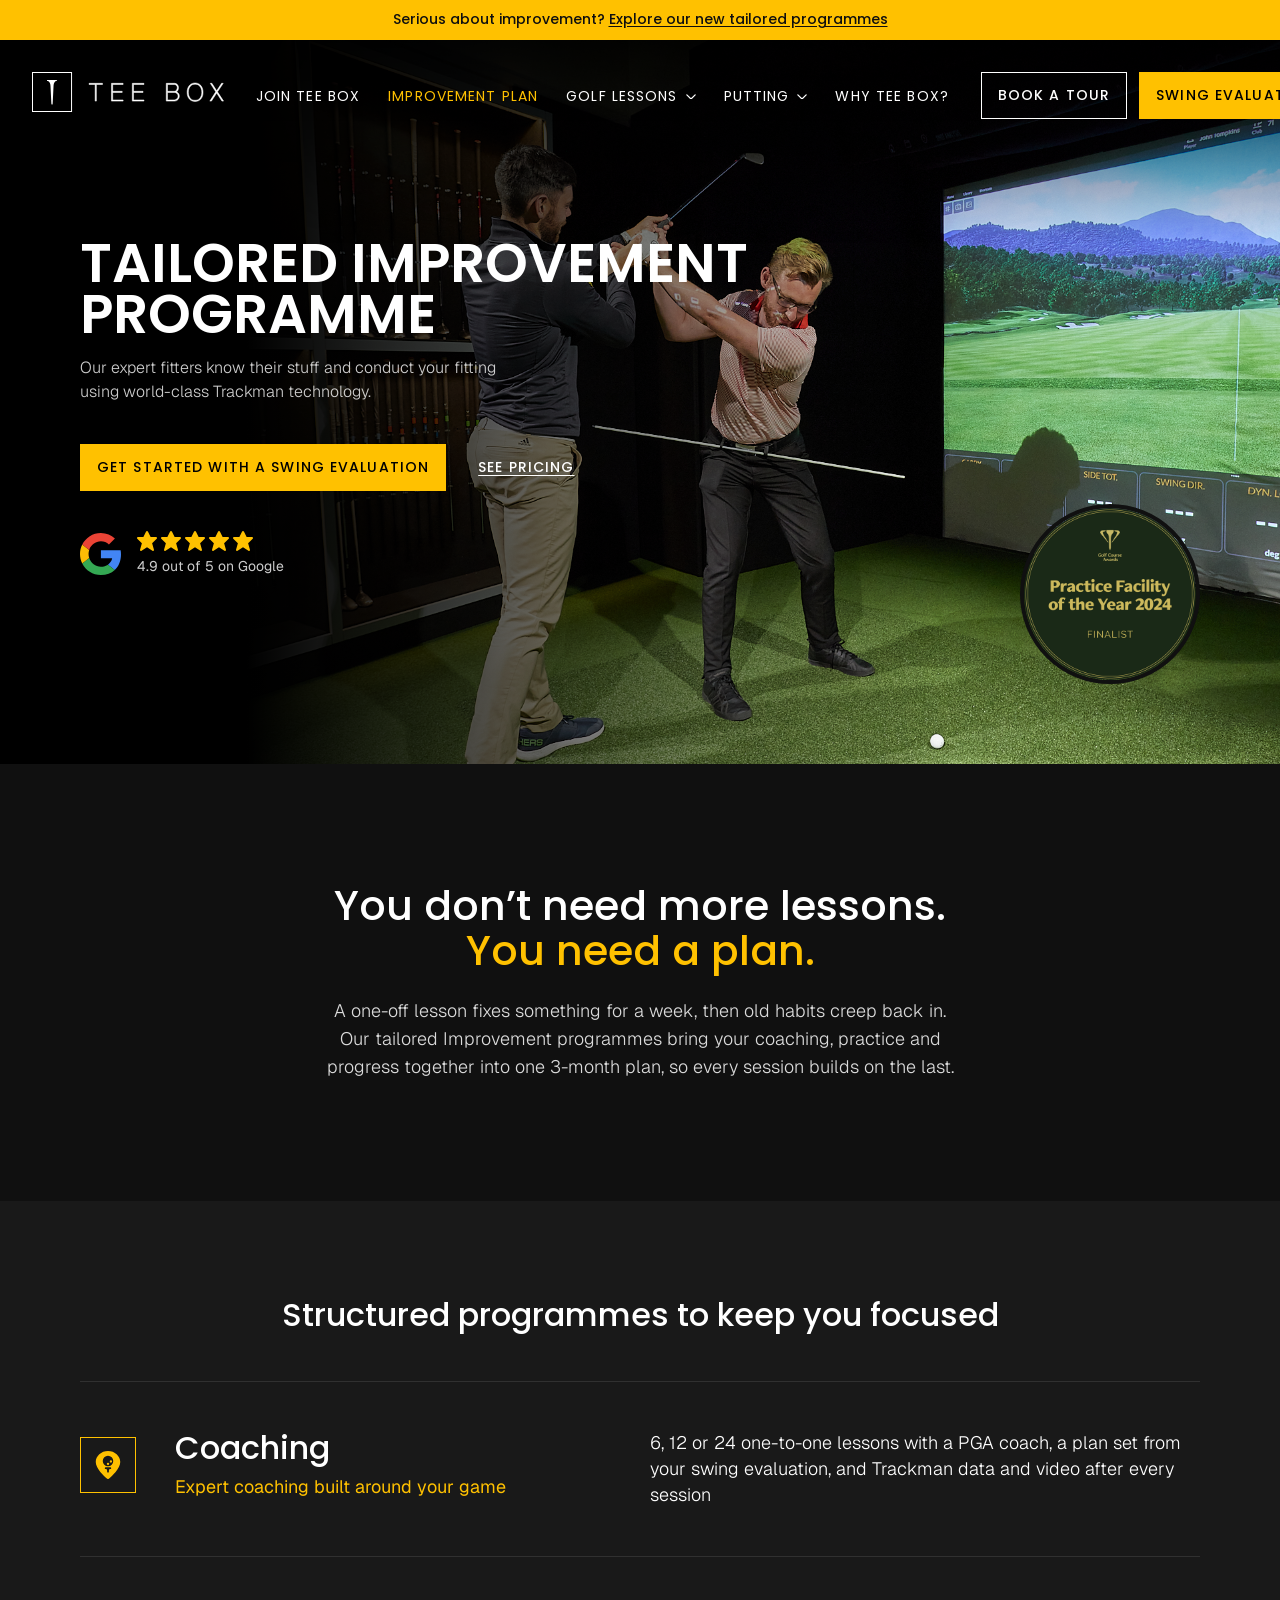
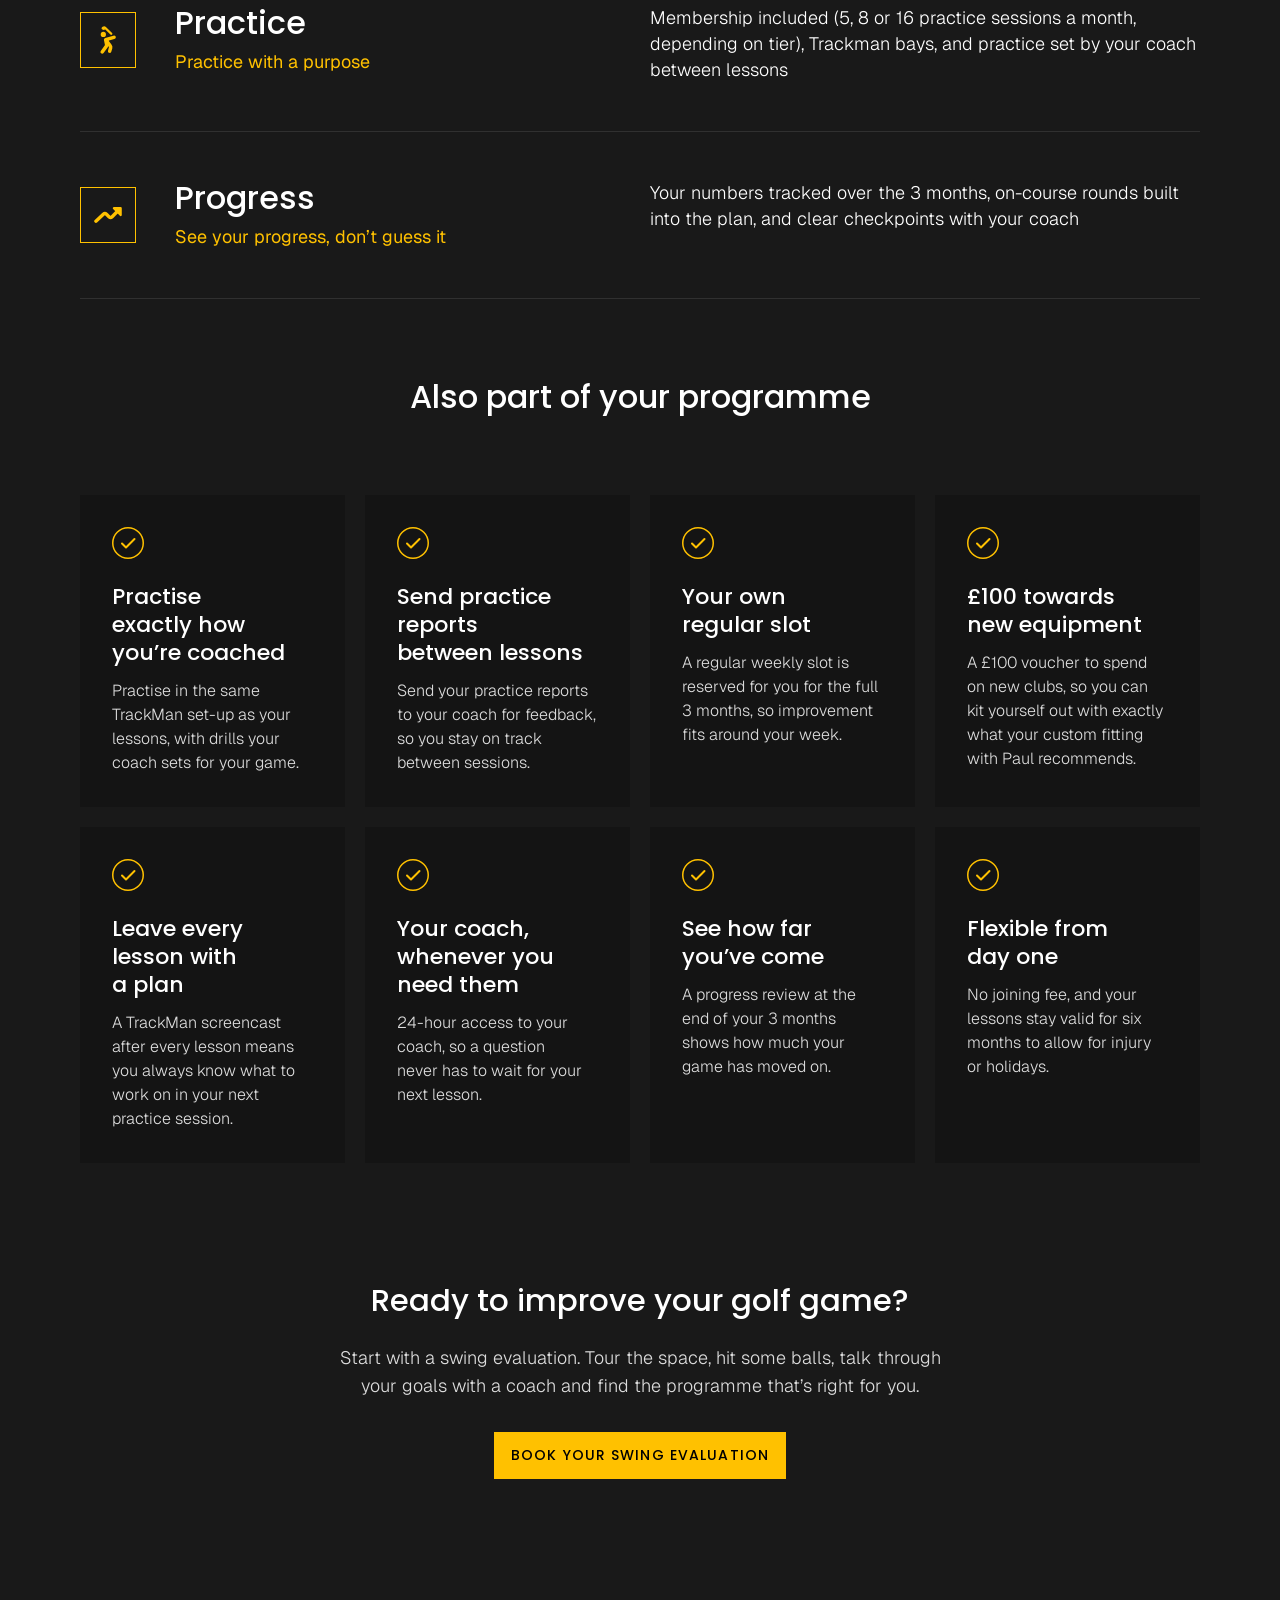
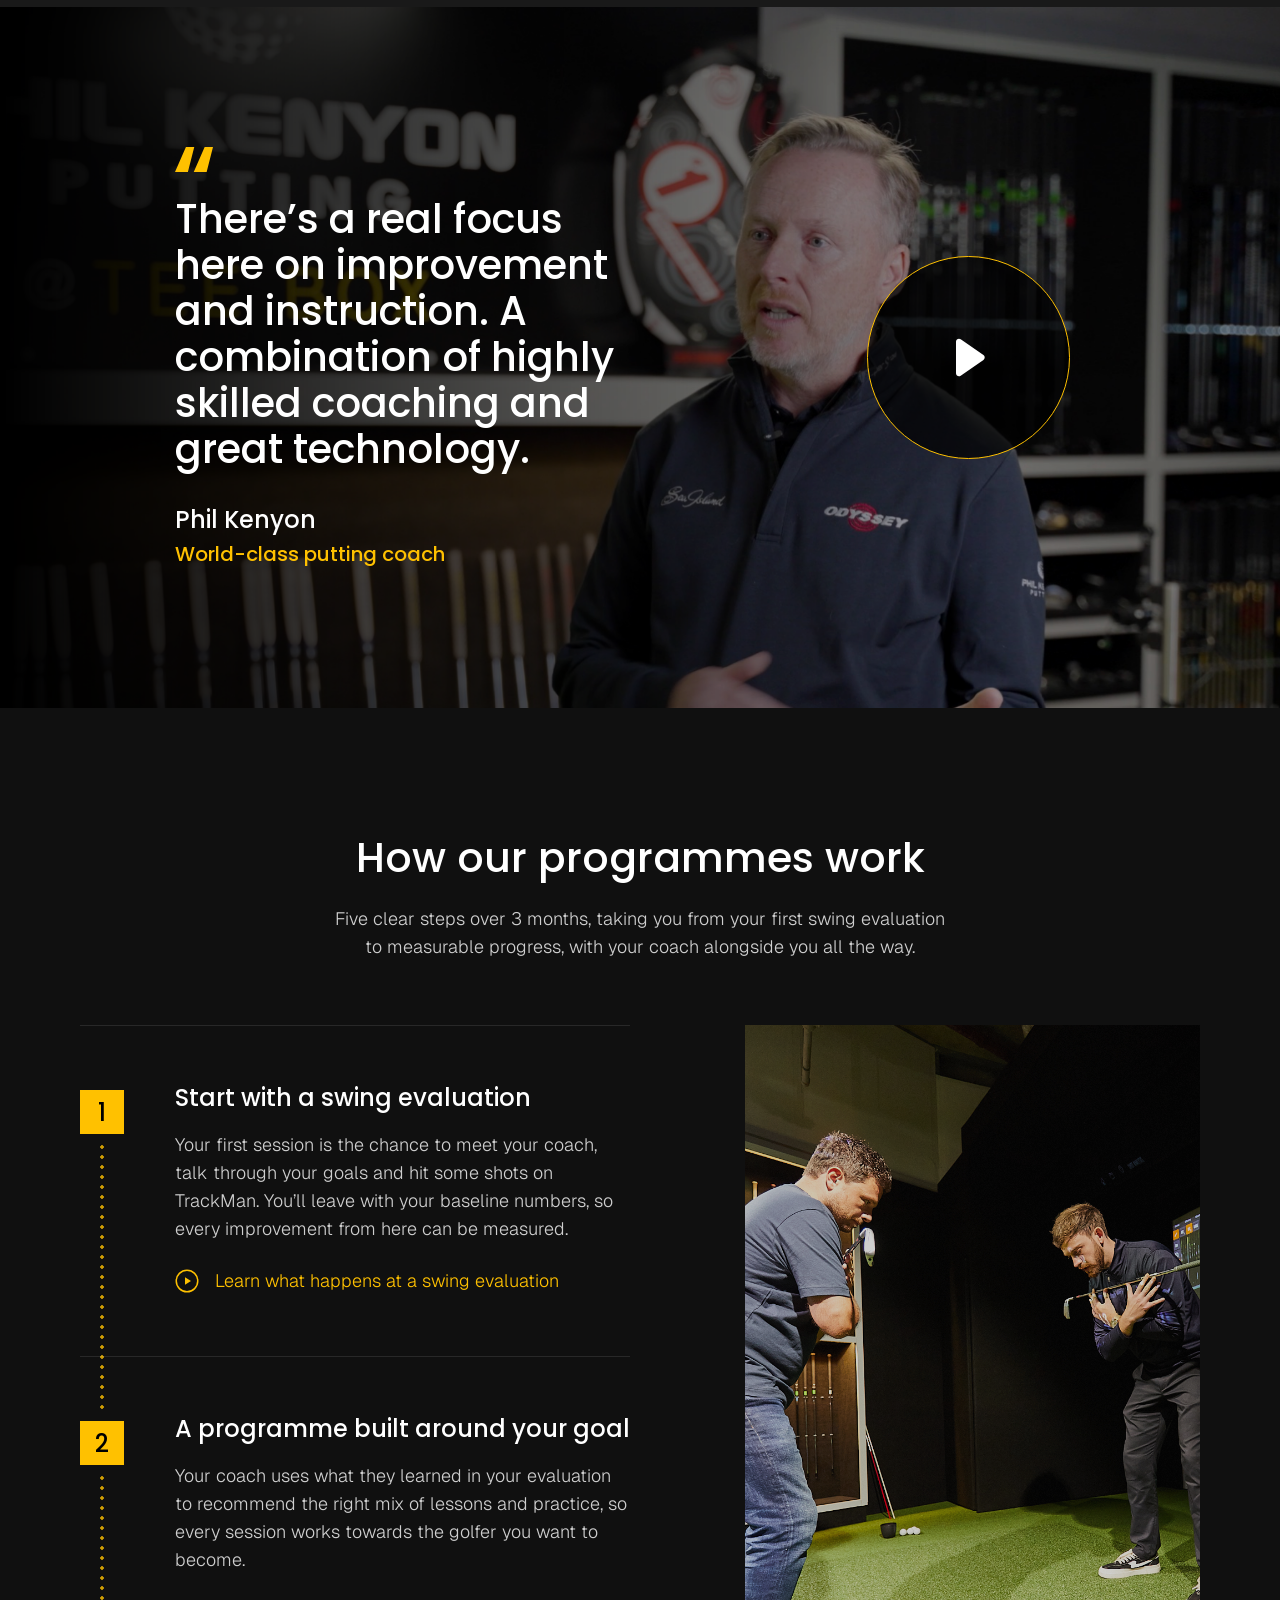
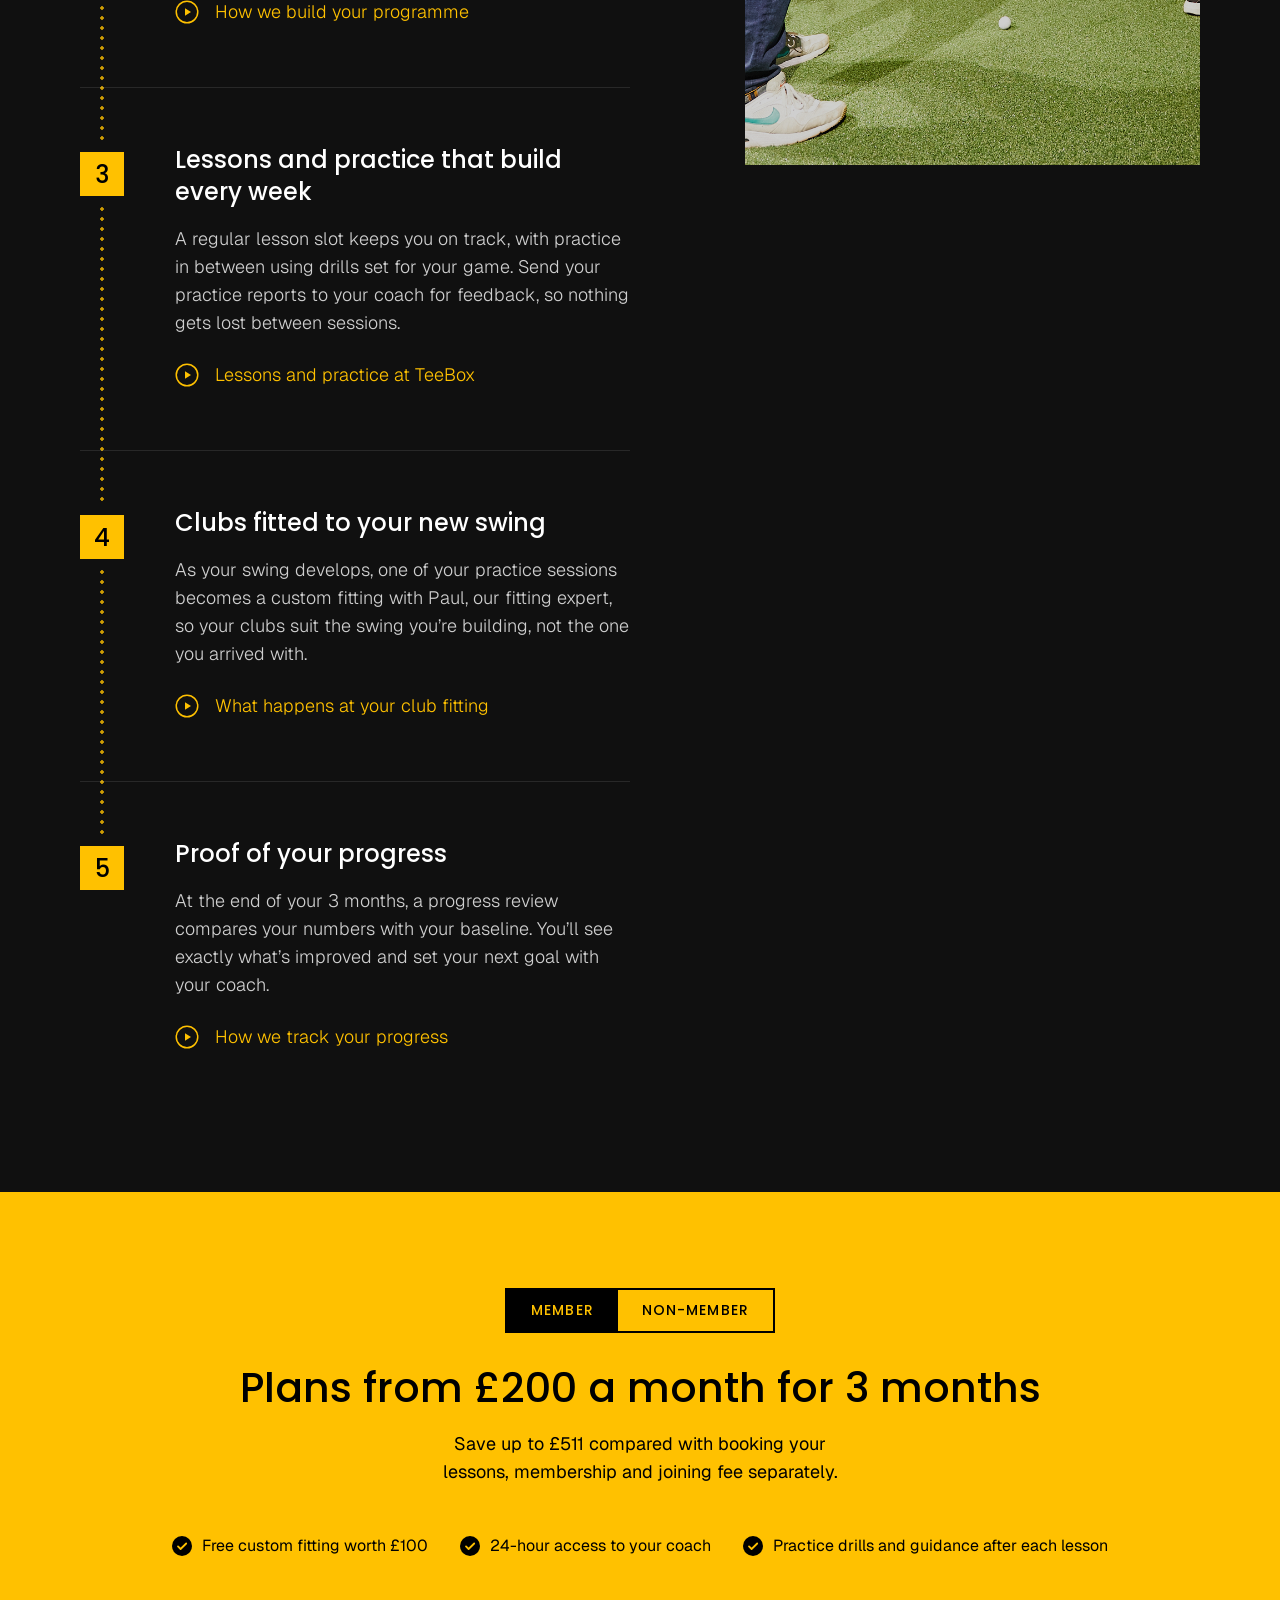
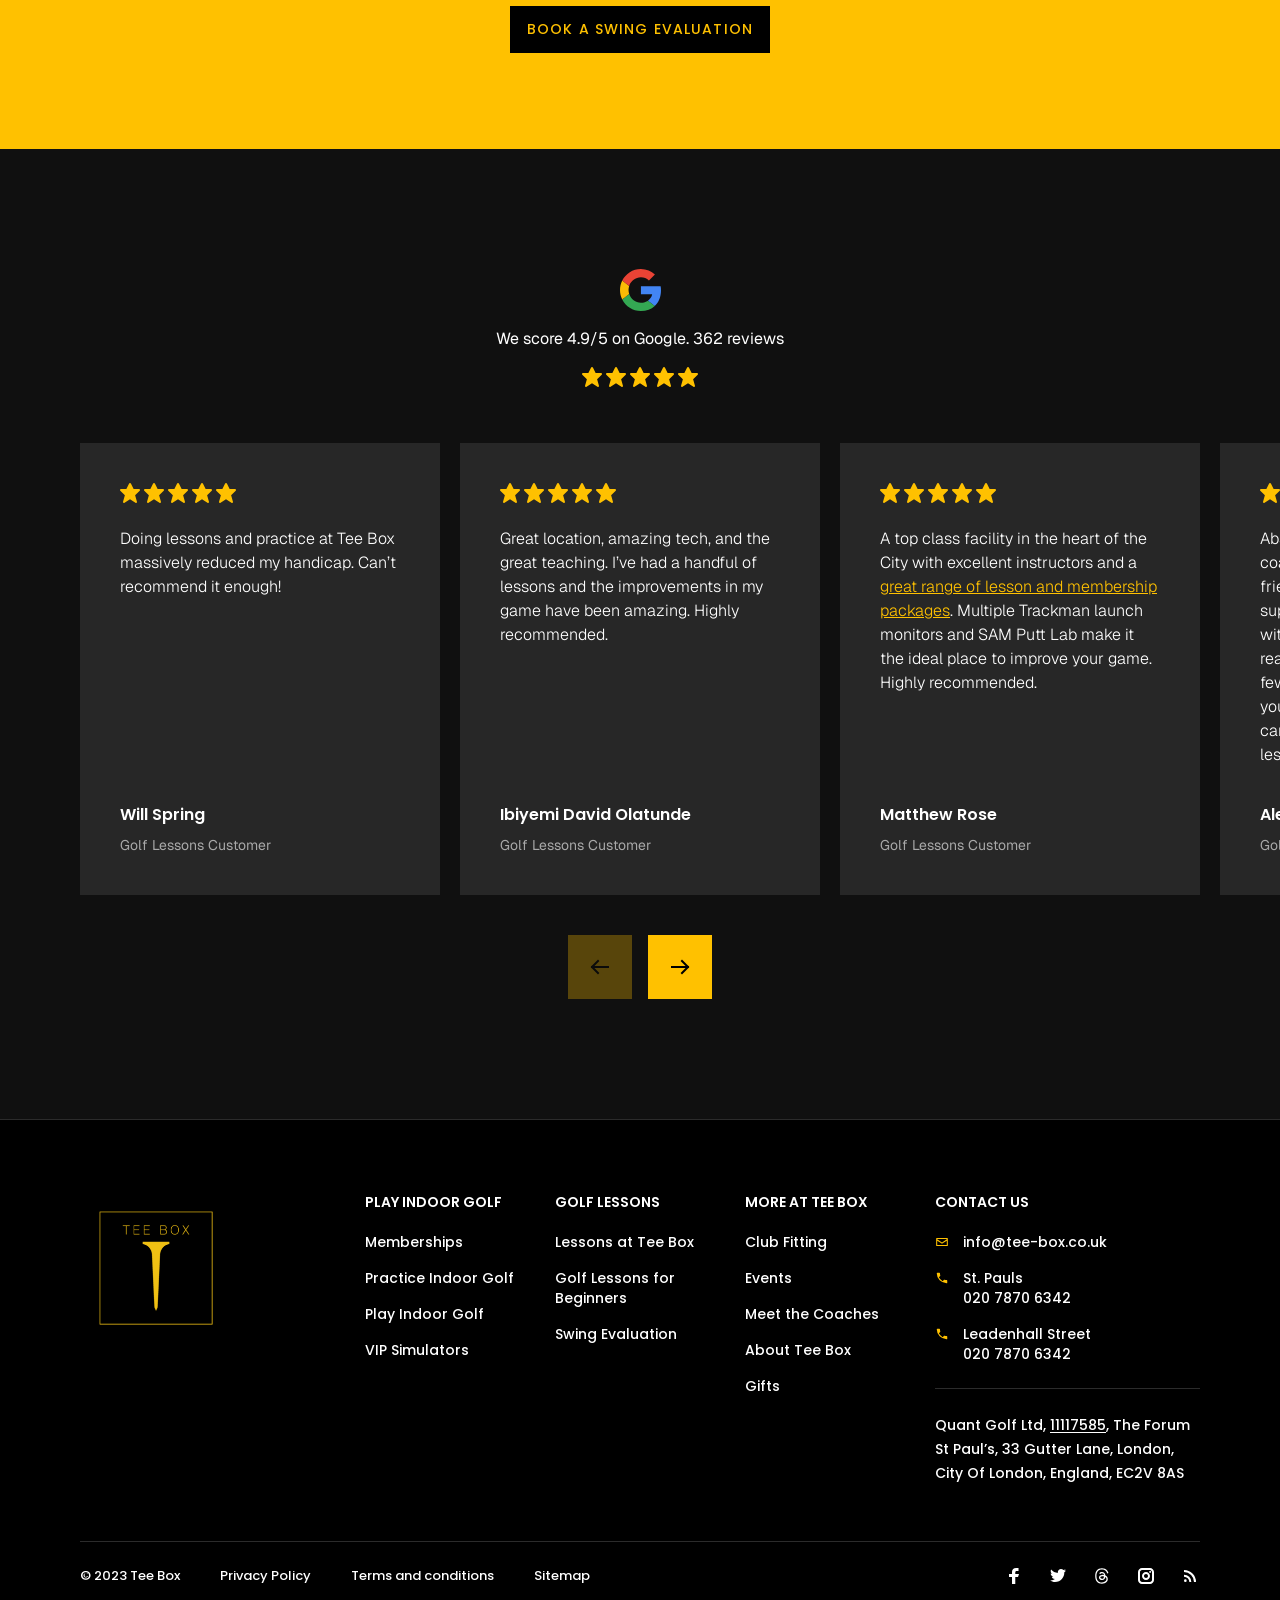
==== commit 1294e2f5: "Pricing band: add "for 3 months" to the price line Co-Authored-By: Claude Opus 5.5 <noreply@anthropi" ====
--- a/index.html
+++ b/index.html
@@ -326,7 +326,7 @@
           <button type="button" role="radio" aria-checked="true" data-audience="member">Member</button>
           <button type="button" role="radio" aria-checked="false" tabindex="-1" data-audience="non-member">Non-member</button>
         </div>
-        <h2 class="tb-price-cta__title" id="tb-price-cta-title" aria-live="polite">Plans from <span data-tb-audience-price>£200</span> a month</h2>
+        <h2 class="tb-price-cta__title" id="tb-price-cta-title" aria-live="polite">Plans from <span data-tb-audience-price>£200</span> a month for 3 months</h2>
         <p class="tb-price-cta__text" data-tb-audience-text>Save up to £511 compared with booking your lessons, membership and joining fee separately.</p>
         <ul class="tb-price-cta__list">
           <li><svg class="tb-price-cta__tick" width="20" height="20" viewBox="0 0 20 20" fill="none" aria-hidden="true"><circle cx="10" cy="10" r="10" fill="#000"/><path d="M6 10.4l2.6 2.6L14.2 7.5" stroke="#FFC100" stroke-width="1.8" stroke-linecap="round" stroke-linejoin="round"/></svg><span>Free custom fitting worth £100</span></li>
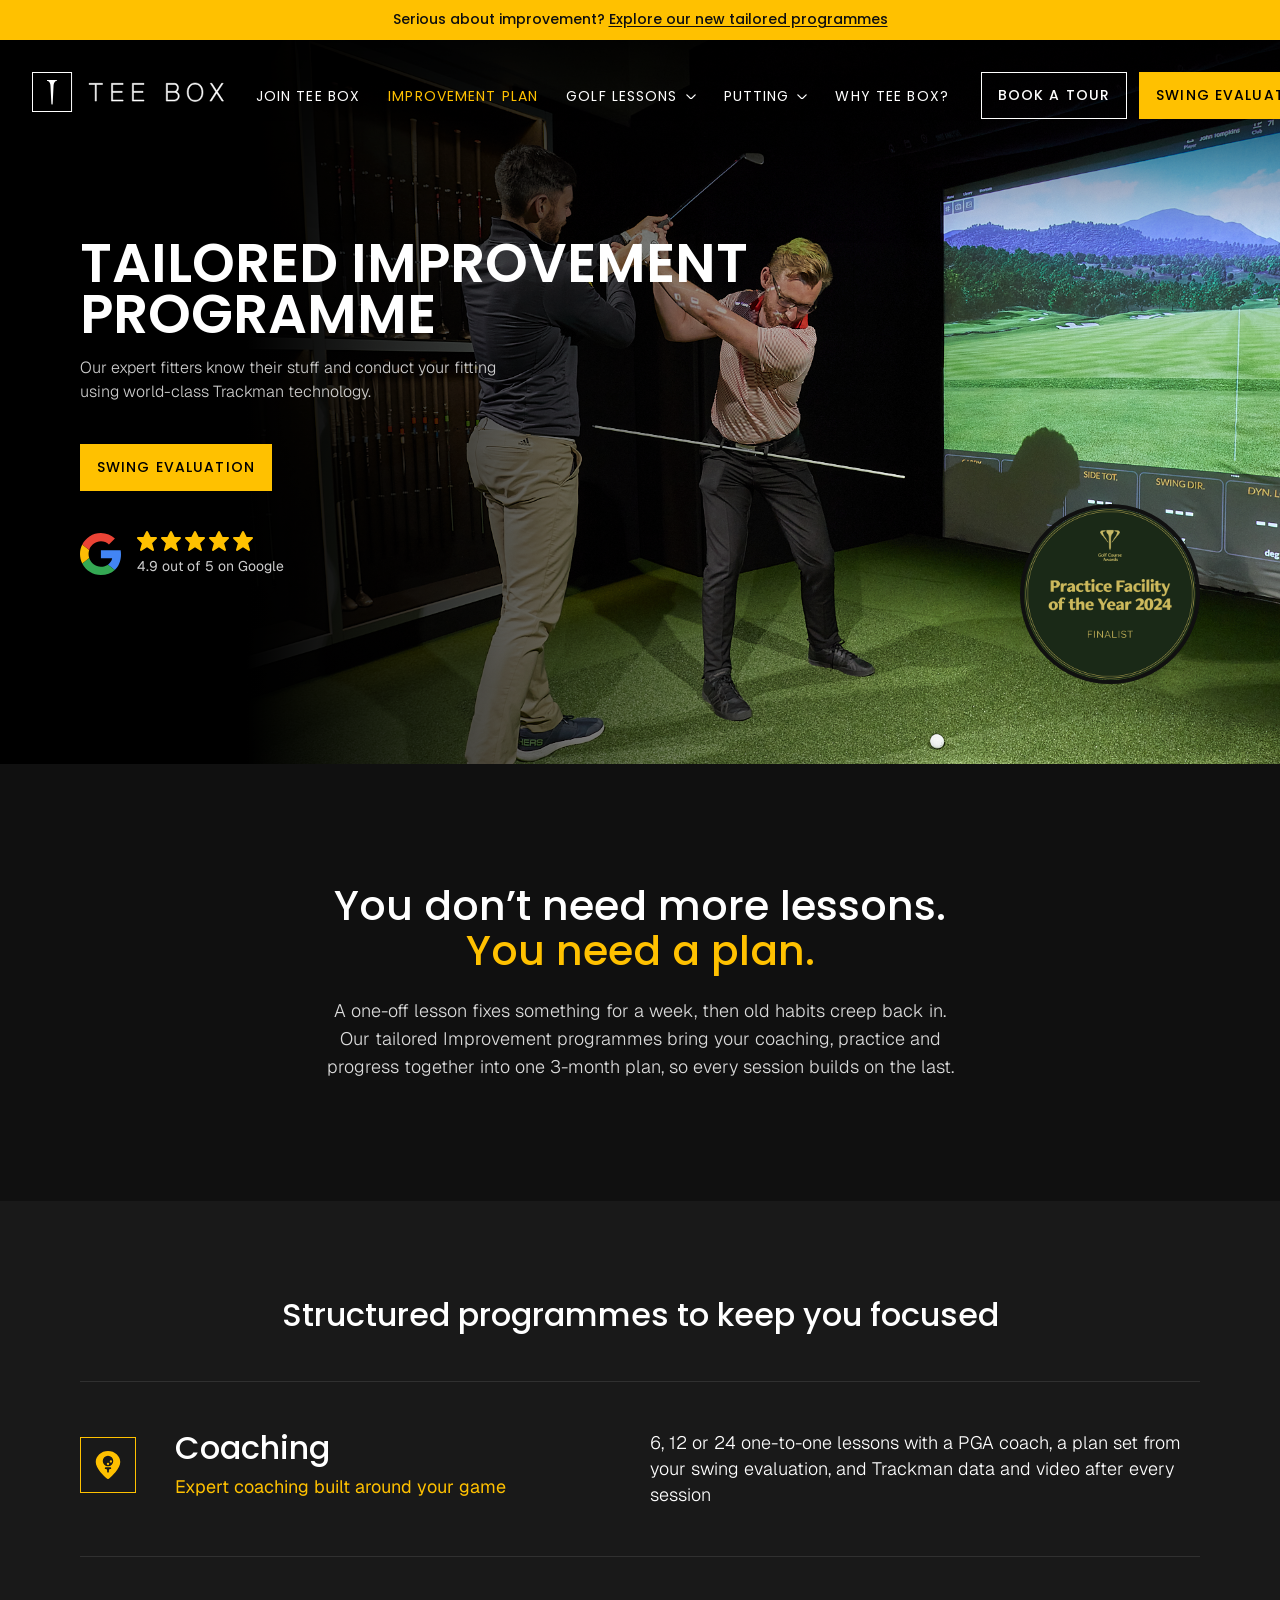
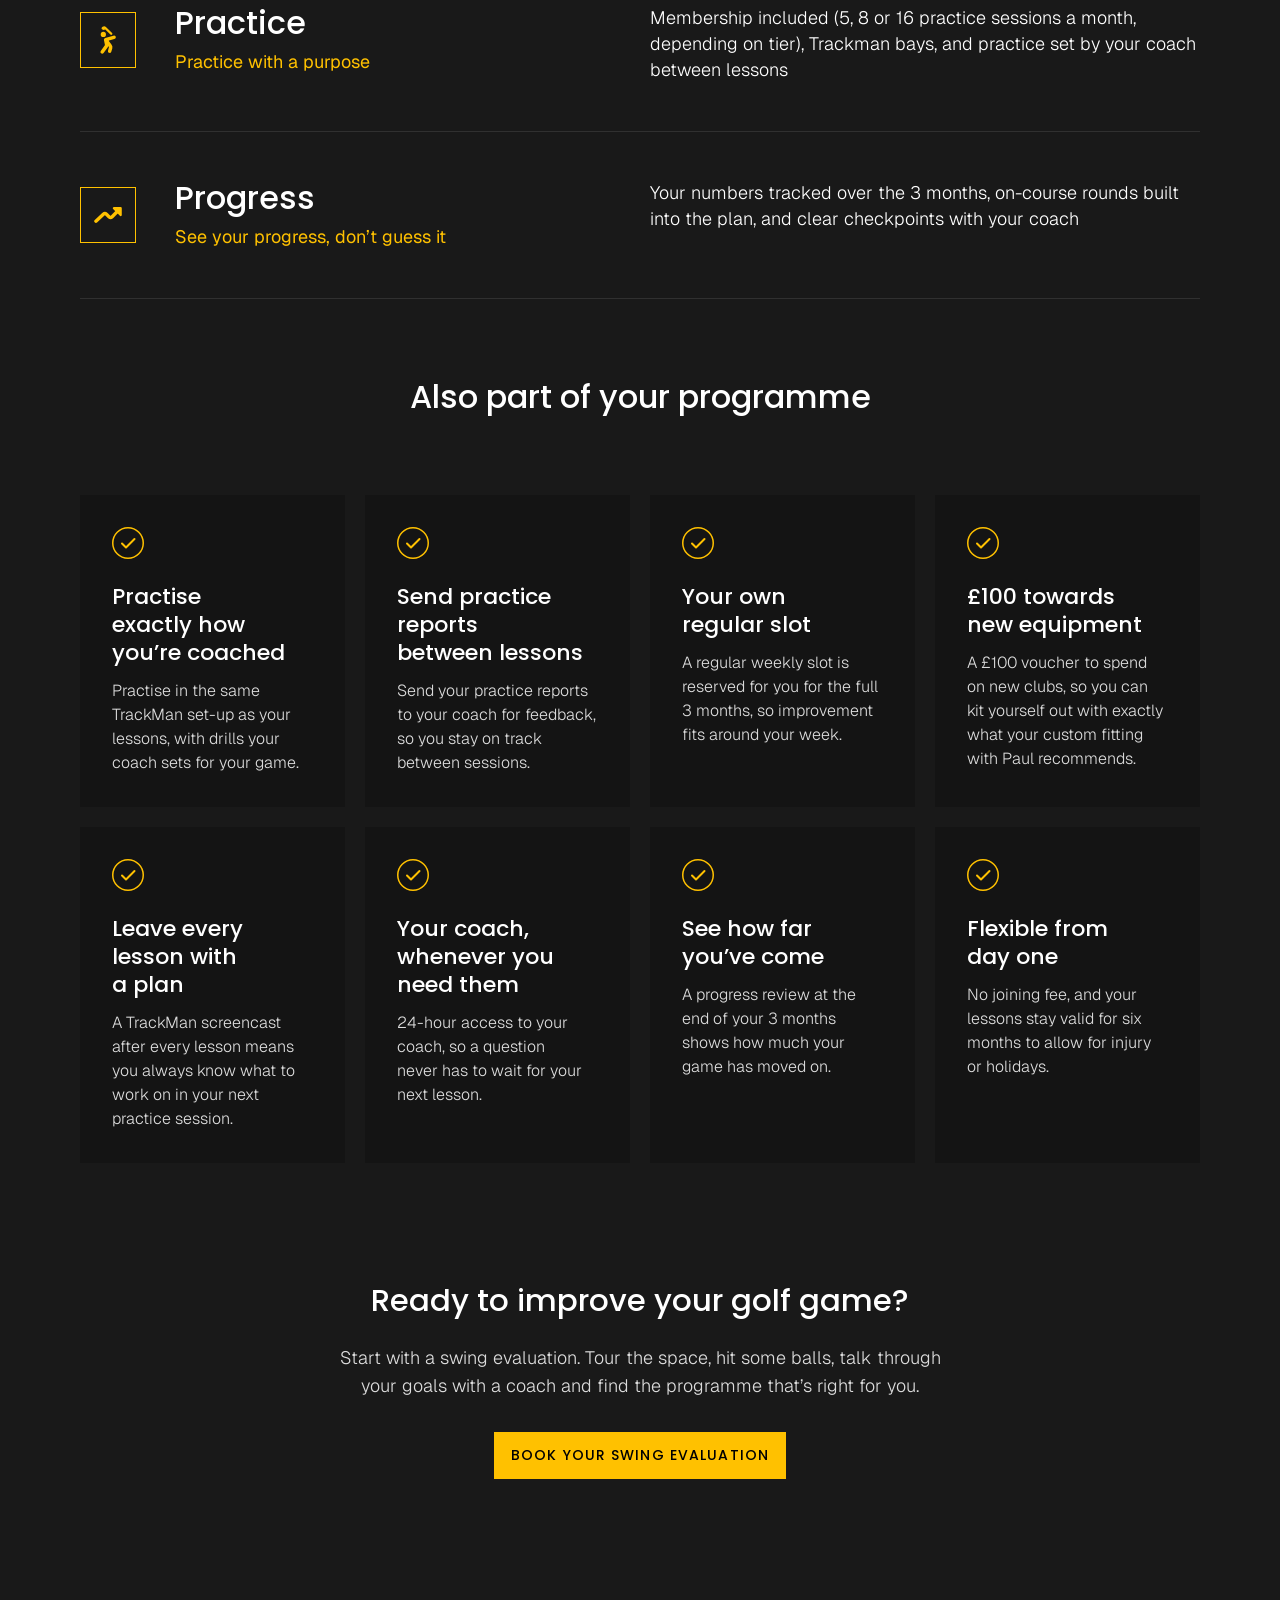
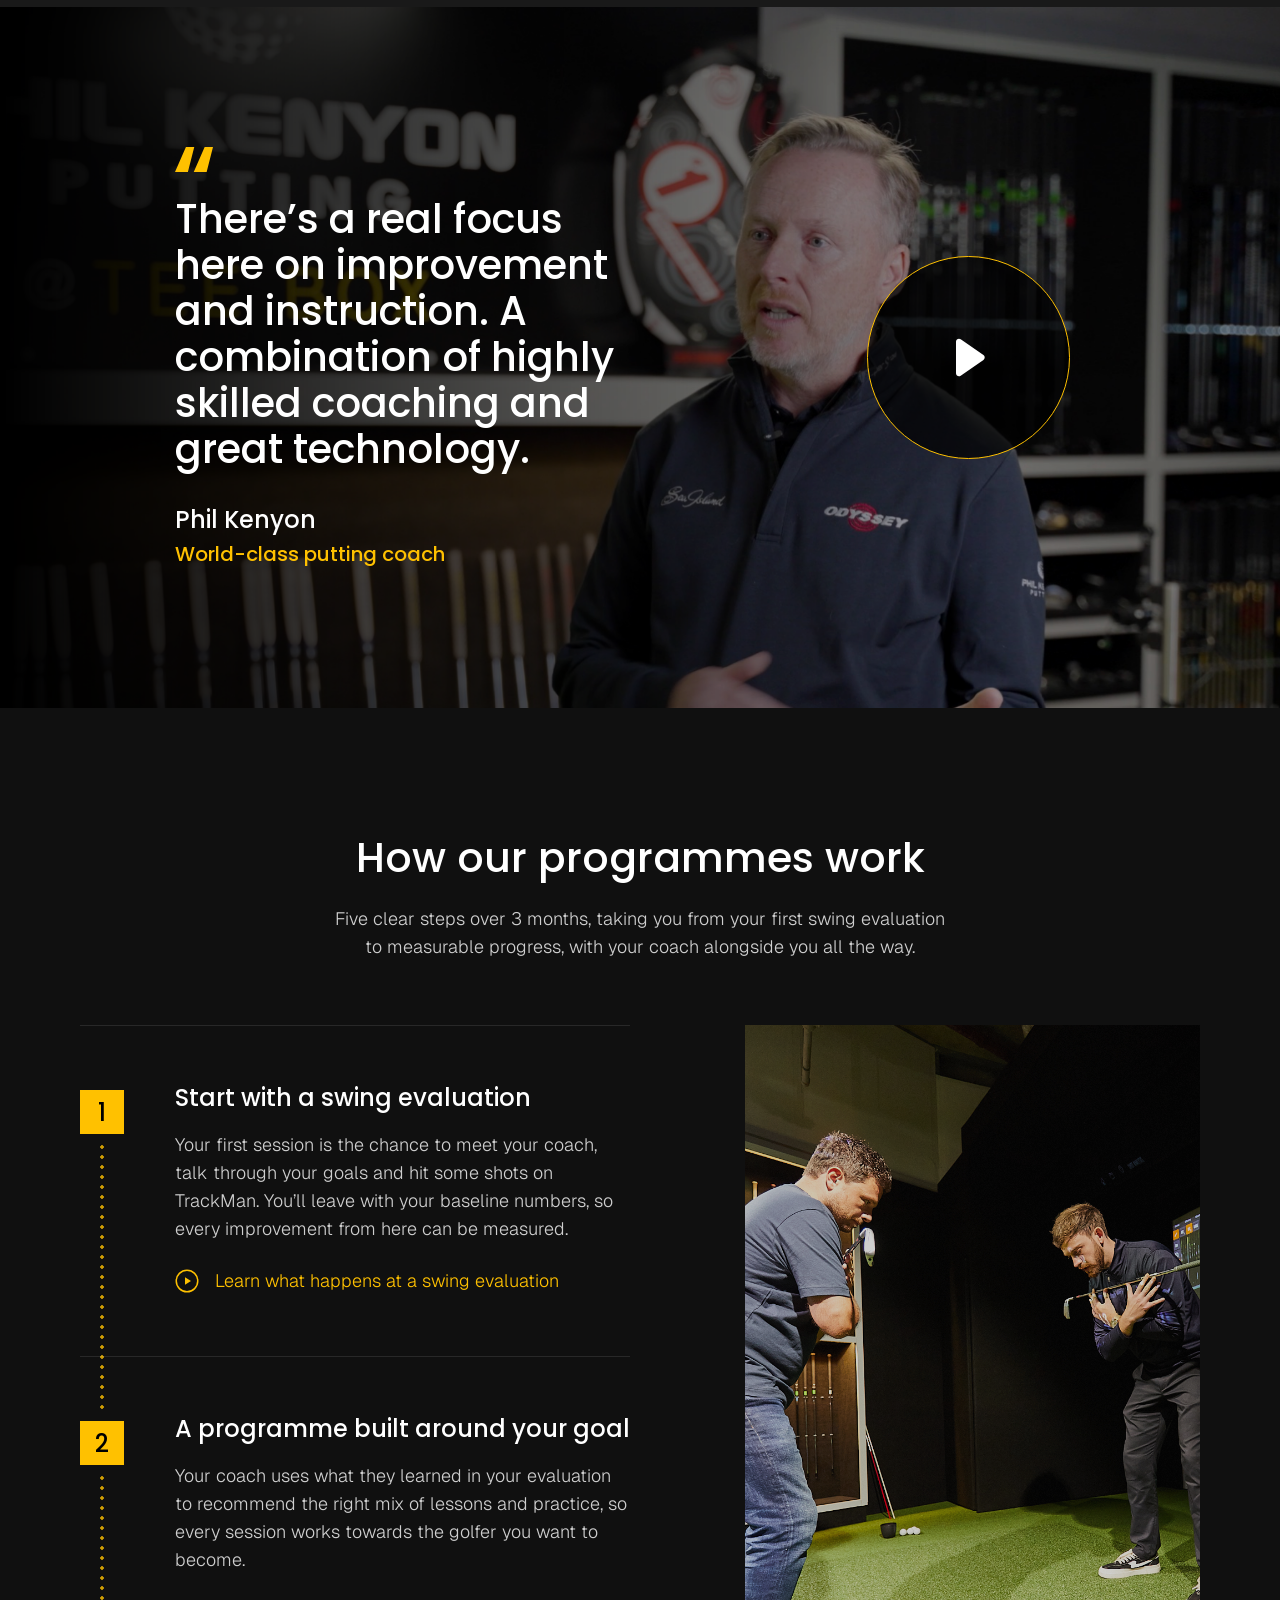
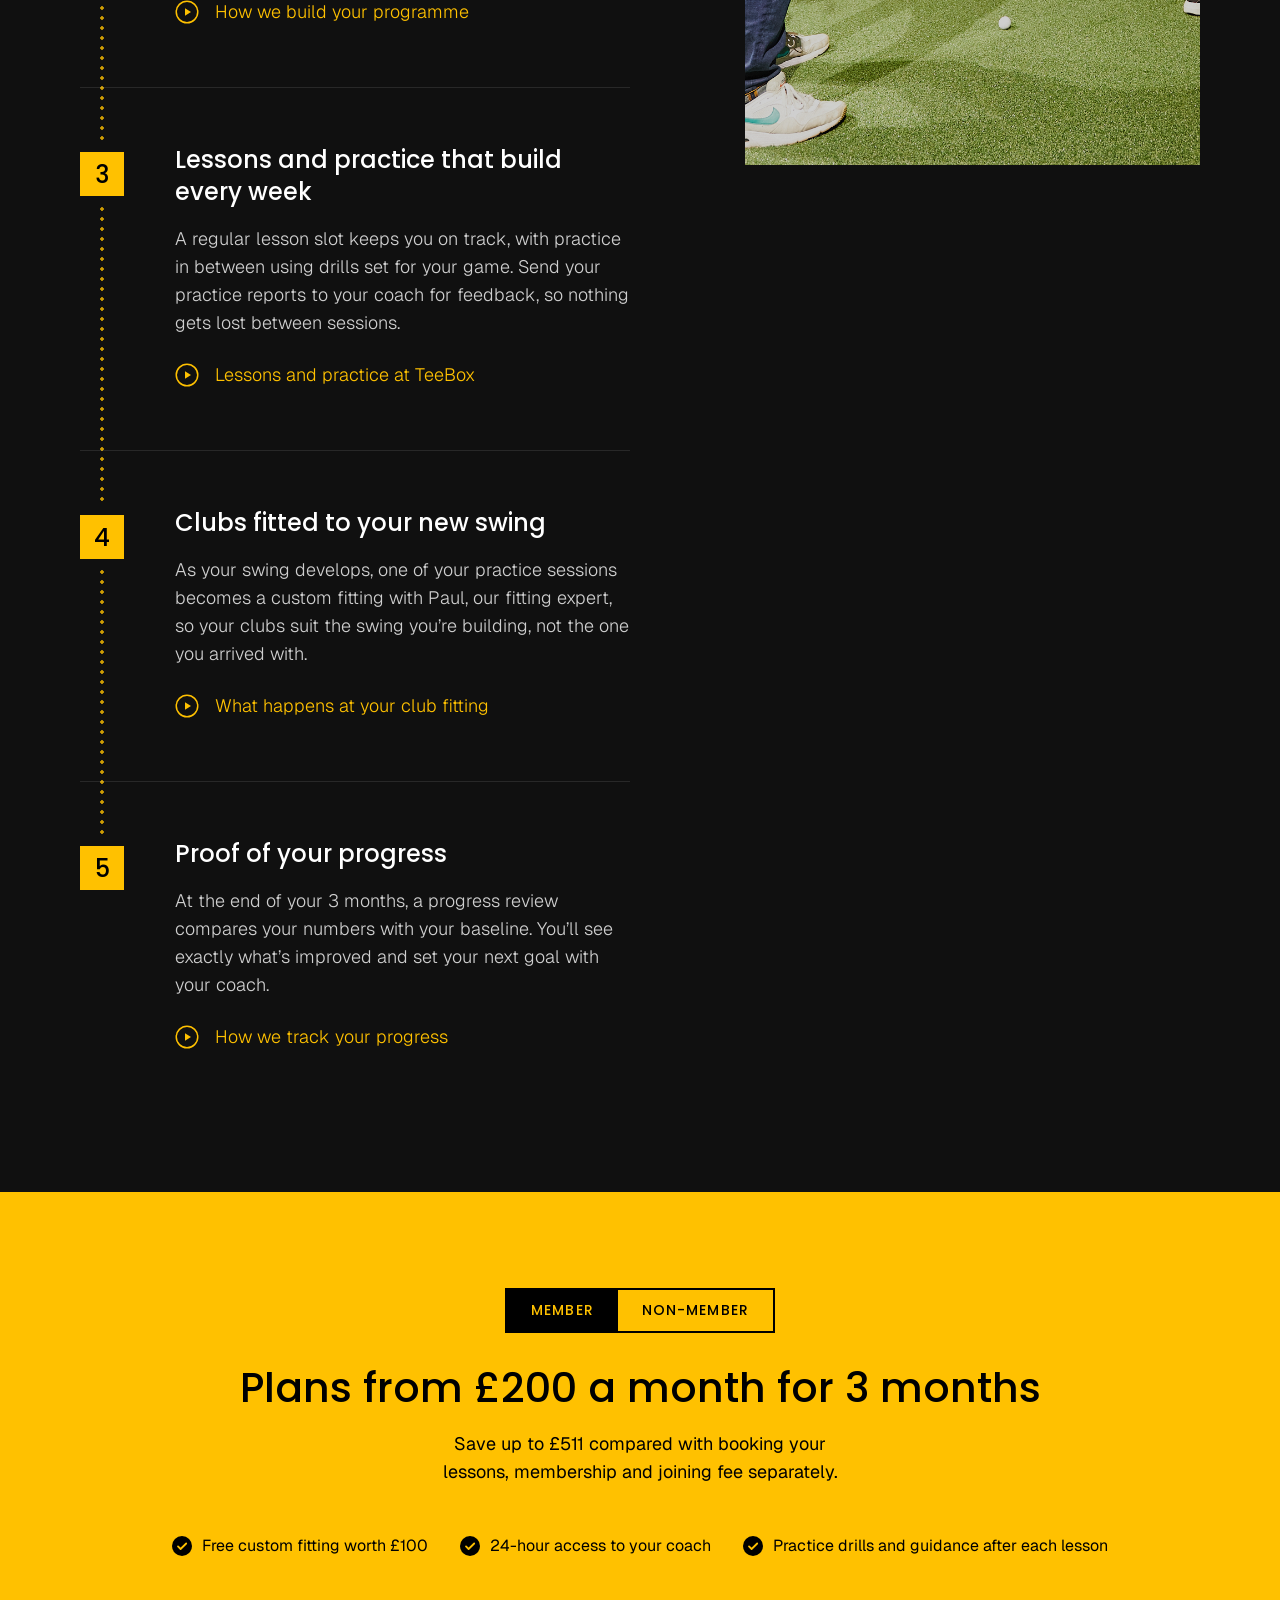
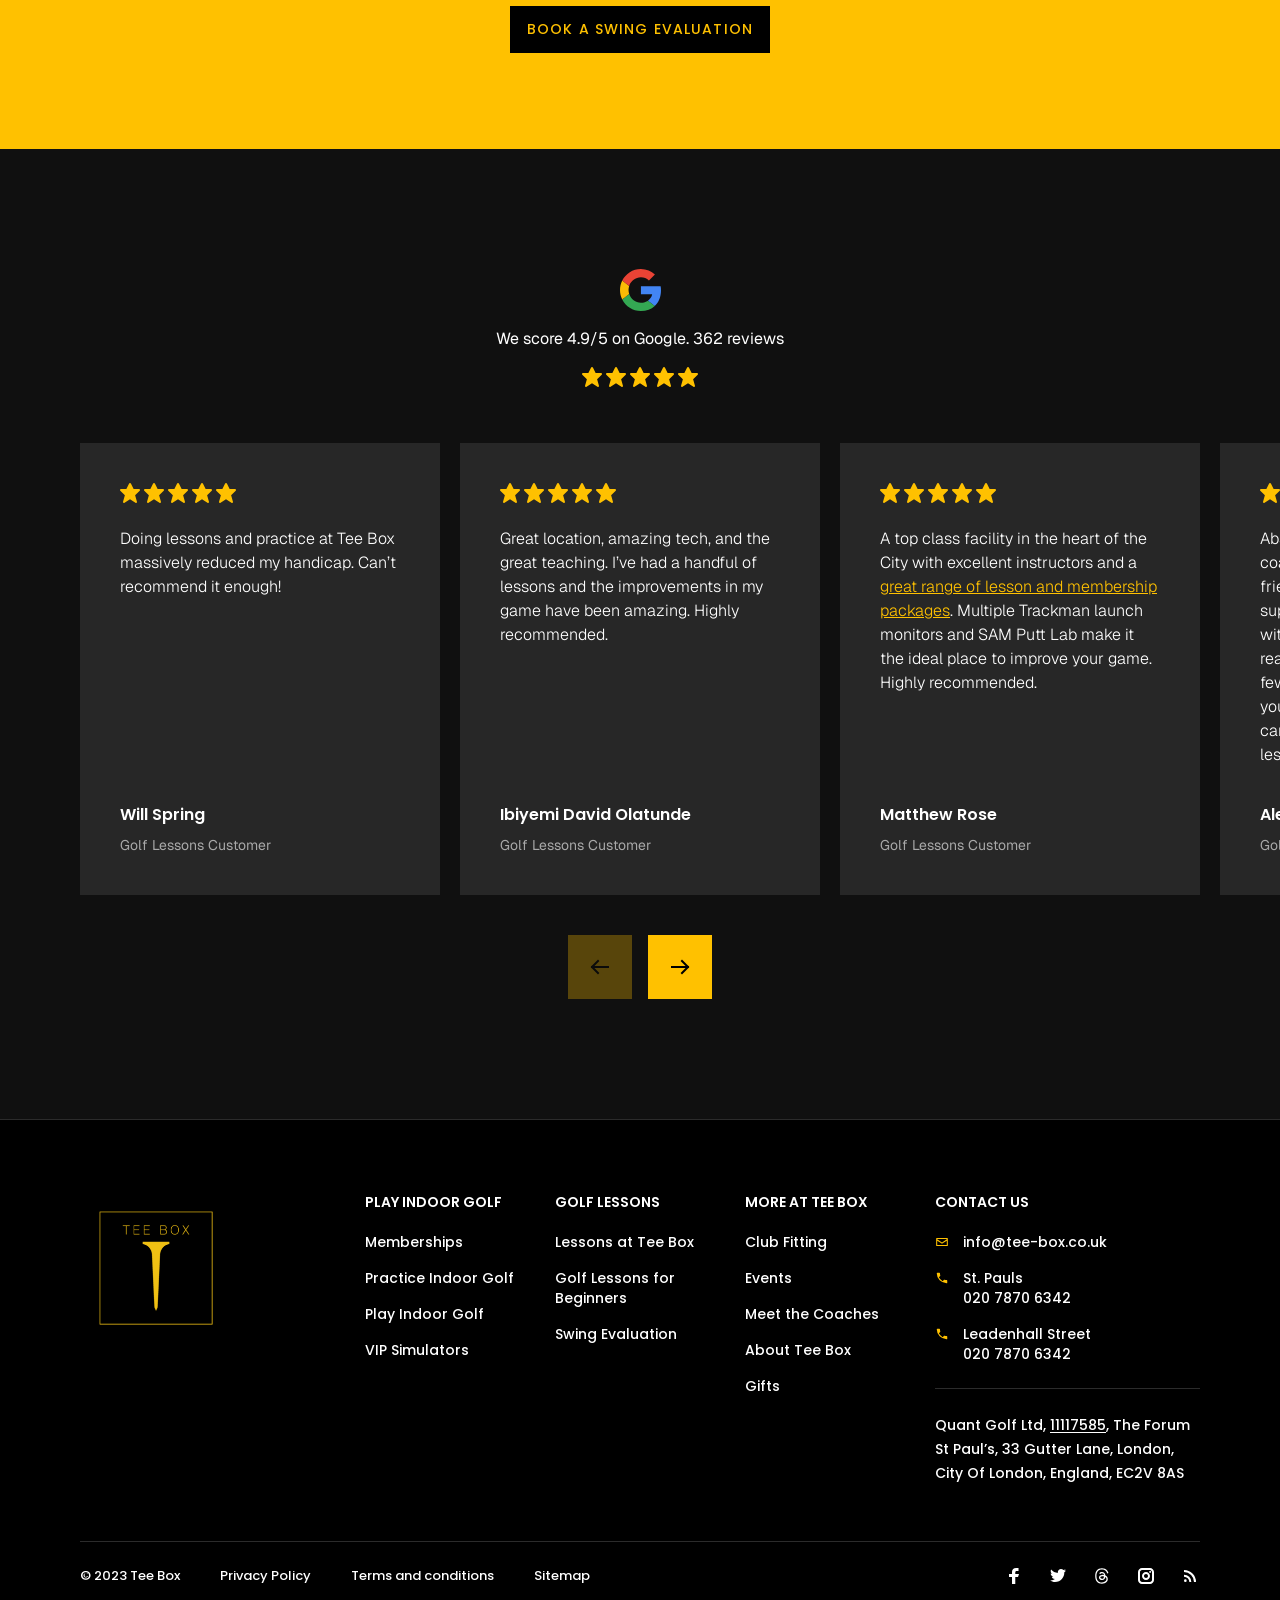
==== commit 0aa892fa: "Mobile hero: show more of the photo, lift copy 40px, badge beside Google score - Phones: hero image " ====
--- a/index.html
+++ b/index.html
@@ -11,7 +11,7 @@
   <link rel="preconnect" href="https://fonts.googleapis.com">
   <link rel="preconnect" href="https://fonts.gstatic.com" crossorigin>
   <link rel="stylesheet" href="https://fonts.googleapis.com/css2?family=Geist:wght@300;400&family=Poppins:wght@300;400;500;600&display=swap">
-  <link rel="stylesheet" href="css/teebox-landing.css?v=64">
+  <link rel="stylesheet" href="css/teebox-landing.css?v=65">
 </head>
 <body class="tb-page">
 
@@ -100,8 +100,7 @@
         <p class="tb-hero__lead">Our expert fitters know their stuff and conduct your fitting using world-class Trackman technology.</p>
 
         <div class="tb-hero__ctas">
-          <a class="tb-btn tb-btn--gold" href="#"><span>Get started with a swing evaluation</span></a>
-          <a class="tb-textlink" href="#pricing">See pricing</a>
+          <a class="tb-btn tb-btn--gold" href="#"><span>Swing evaluation</span></a>
         </div>
 
         <div class="tb-rating">
@@ -110,6 +109,9 @@
             <img src="assets/icons/stars.svg" width="116" height="20" alt="5 stars">
             <p class="tb-rating__text">4.9 out of 5 on Google</p>
           </div>
+          <!-- Phones only: the award badge sits right of the Google score
+               (the pinned .tb-badge-rail copy is hidden below 768px). -->
+          <img class="tb-rating__badge" src="assets/images/practice-facility-of-the-year-2024.png" width="480" height="480" alt="Golf Course Awards: Practice Facility of the Year 2024, finalist" loading="lazy">
         </div>
       </div>
     </section>
--- a/css/teebox-landing.css
+++ b/css/teebox-landing.css
@@ -485,22 +485,39 @@
 .tb-rating__logo { flex: none; }
 .tb-rating__body { display: flex; flex-direction: column; gap: 6px; }
 .tb-rating__text { font-size: 14px; line-height: 1.4; color: var(--tb-text-muted); }
+.tb-rating__badge { display: none; } /* phones only, see below */
 
 @media (max-width: 767px) {
   .tb-hero { min-height: 0; }
+  /* phones: a shorter image pinned to the top of the hero, so less of the
+     photo is cropped away; black below it */
+  .tb-hero__media { bottom: auto; height: var(--tb-hero-img-h); }
+  .tb-hero {
+    --tb-hero-img-h: 440px;
+  }
   .tb-hero__image {
     left: 0; top: 0;
     width: 100%; height: 100%;
-    object-position: 62% 50%;
+    object-position: 62% 0;
   }
   .tb-hero__fade {
     left: 0; width: 100%;
-    background: linear-gradient(to top, var(--tb-black) 20%, rgba(0, 0, 0, 0.55) 70%, rgba(0, 0, 0, 0.35));
+    background: linear-gradient(to top, var(--tb-black) 8%, rgba(0, 0, 0, 0.55) 45%, rgba(0, 0, 0, 0.35));
   }
-  .tb-hero__content { padding-top: 360px; padding-bottom: 56px; }
-  /* phones: small, top-right of the hero, no pinning */
-  .tb-badge-rail { --tb-badge-size: 104px; top: 168px; bottom: auto; }
-  .tb-hero__badge { position: static; width: 96px; height: 96px; }
+  .tb-hero__content { padding-top: 320px; padding-bottom: 56px; }
+  /* phones: the award badge sits right of the Google score, centred on it,
+     instead of pinning in the hero */
+  .tb-badge-rail { display: none; }
+  .tb-rating__badge {
+    display: block;
+    flex: none;
+    margin-left: auto;
+    width: 96px;
+    height: 96px;
+    border: 4px solid var(--tb-bg-deep);
+    border-radius: 50%;
+    box-sizing: content-box;
+  }
 }
 
 /* =========================================================================
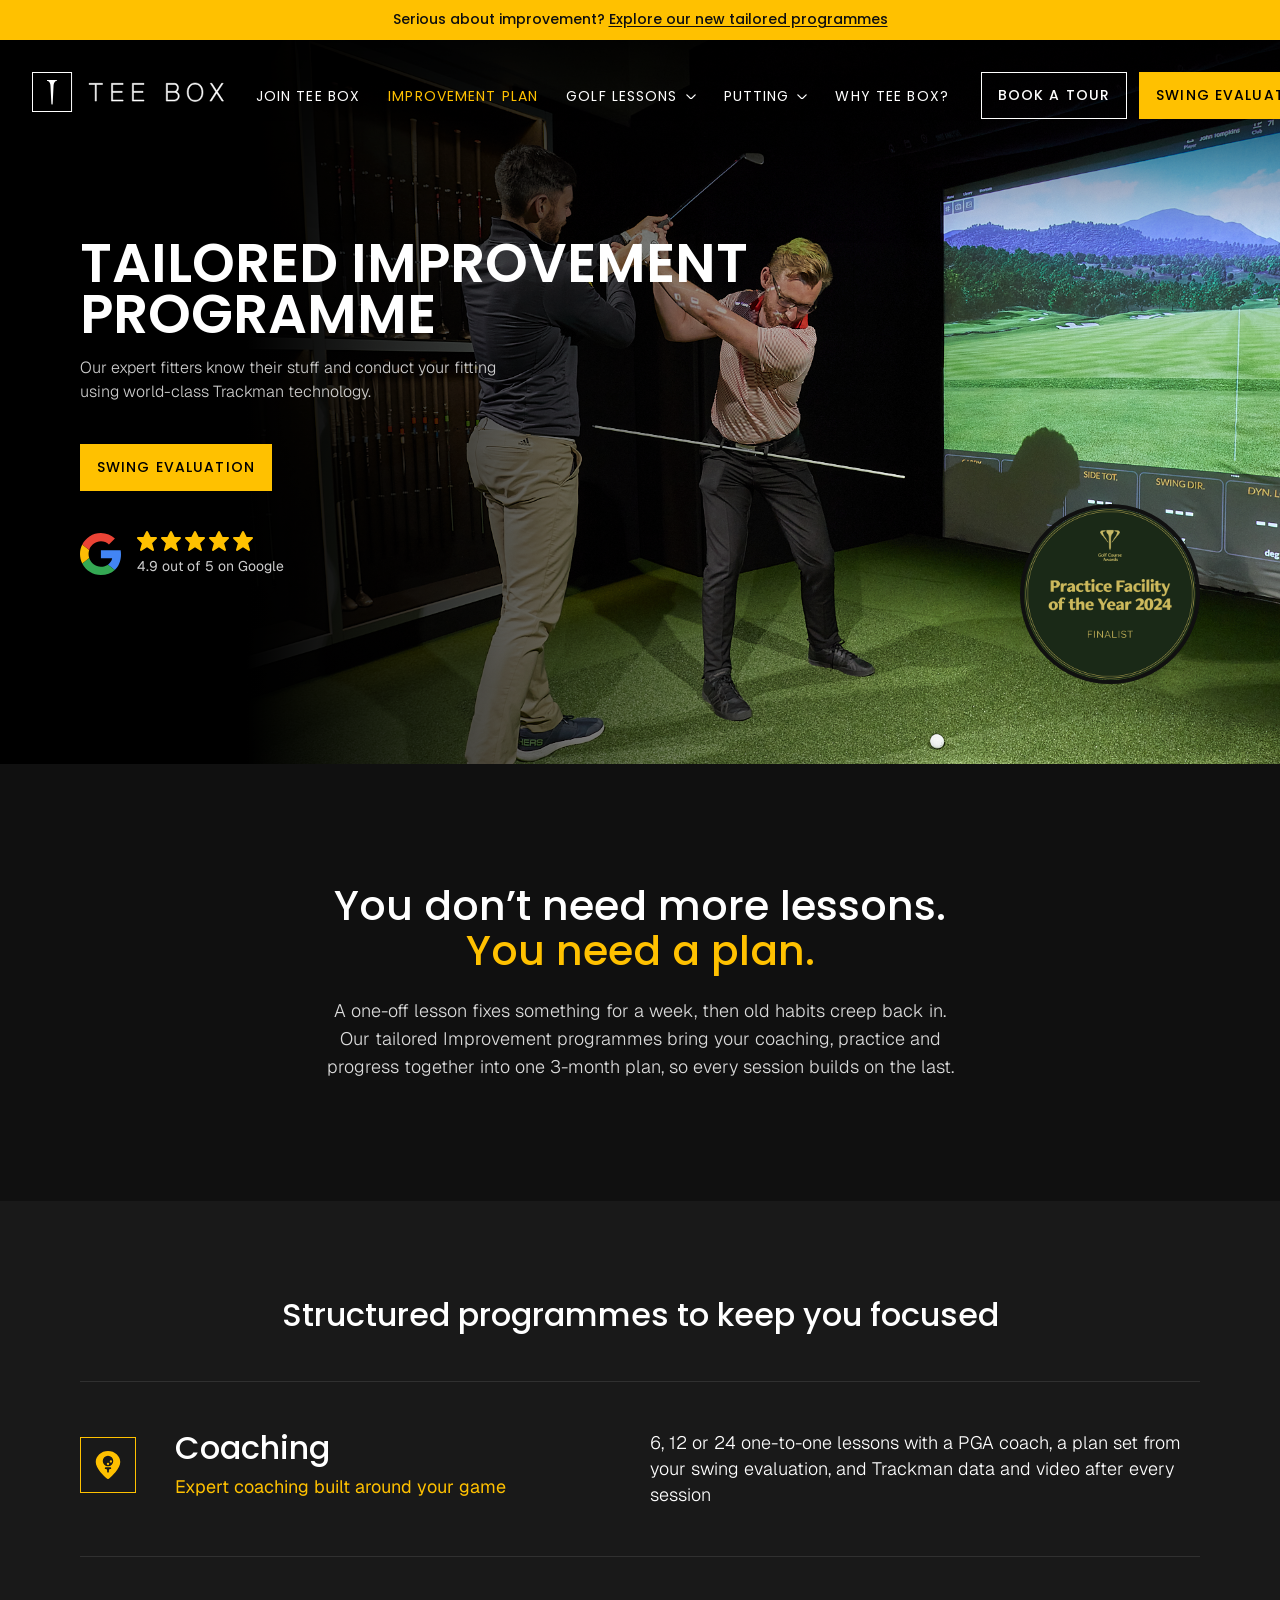
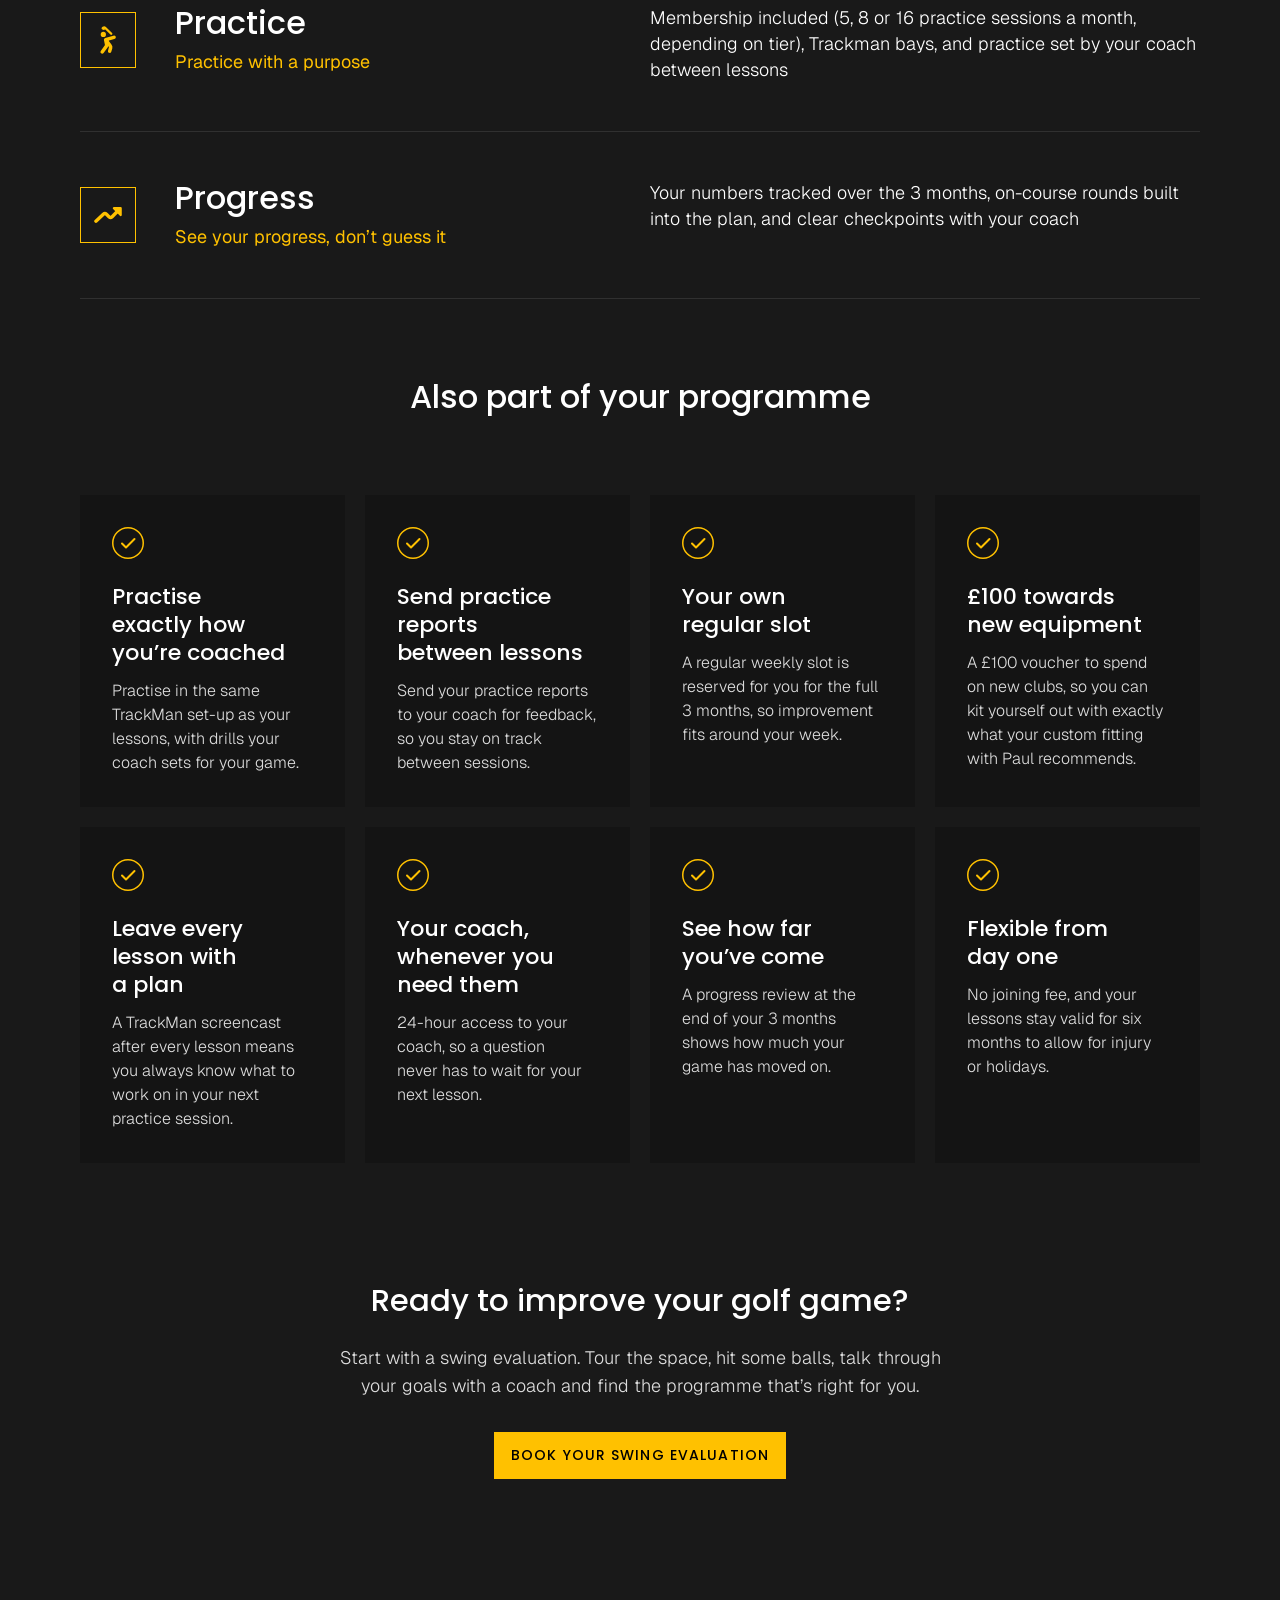
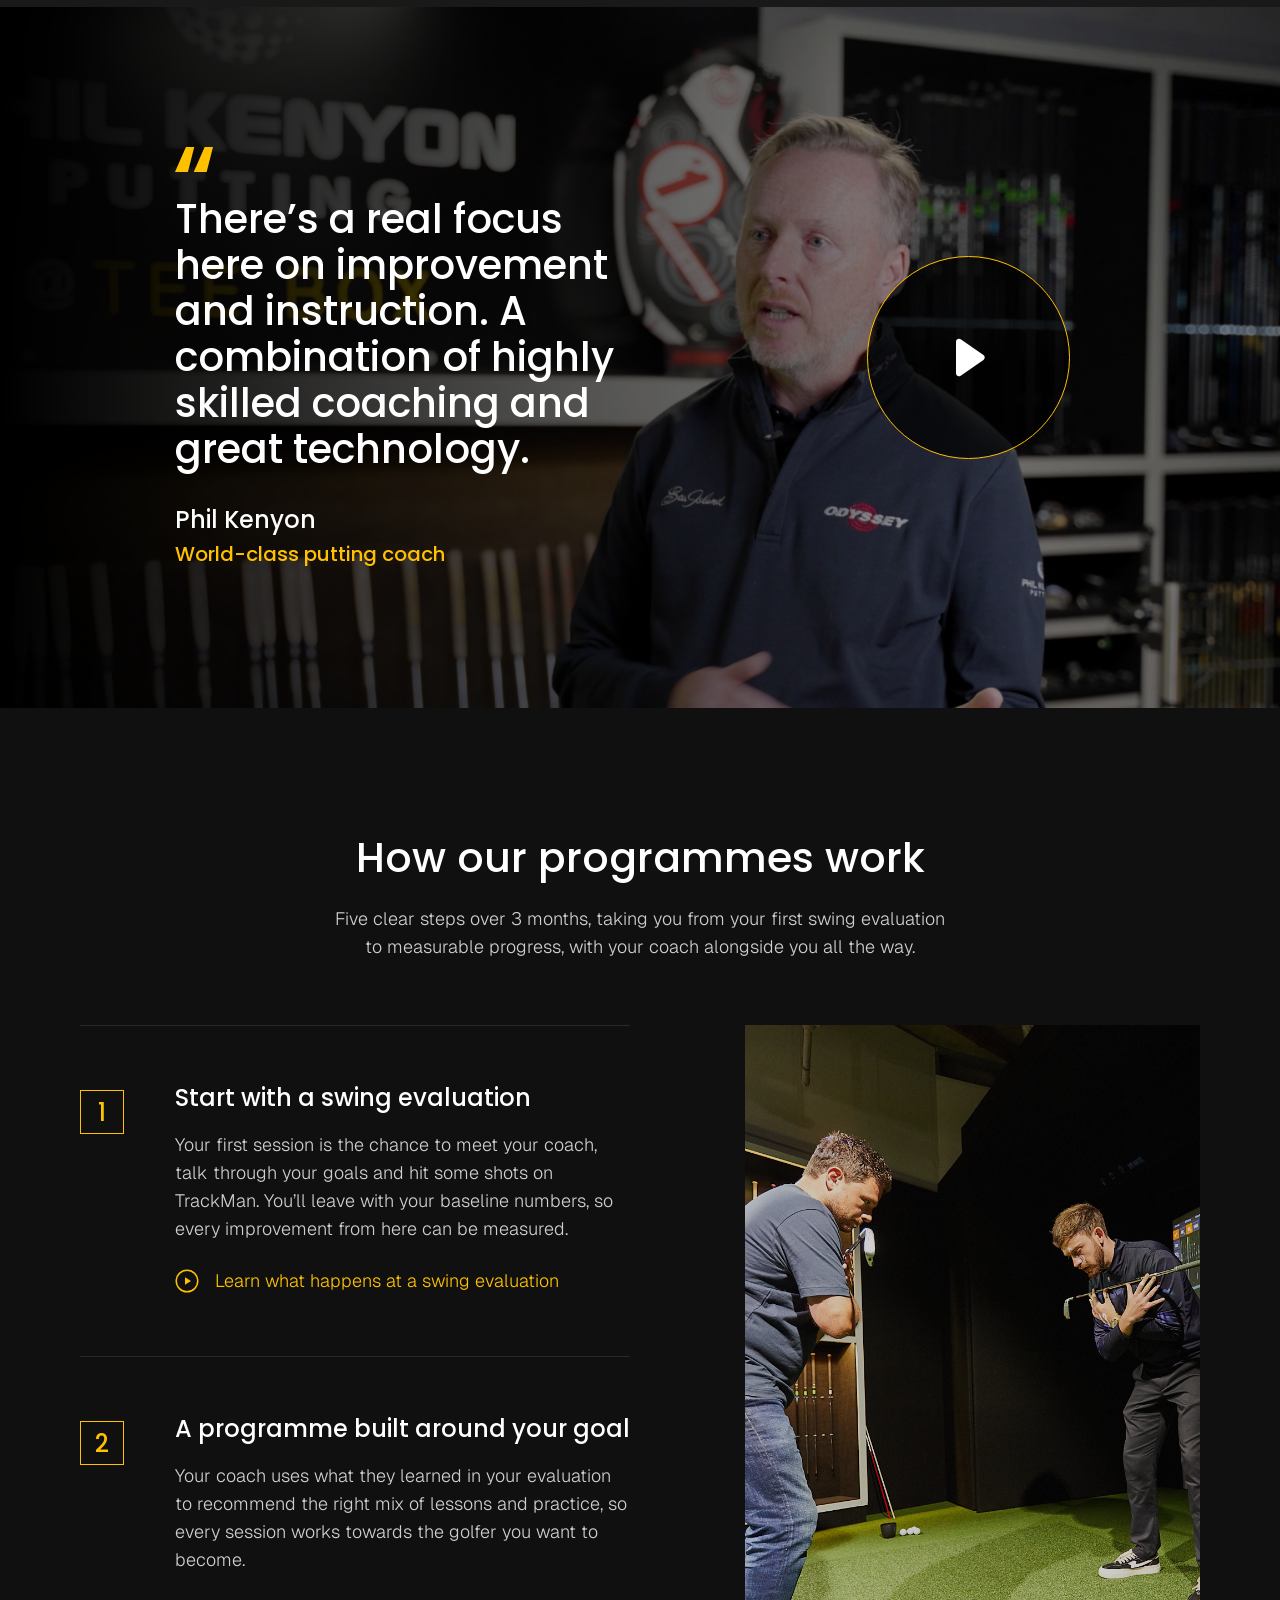
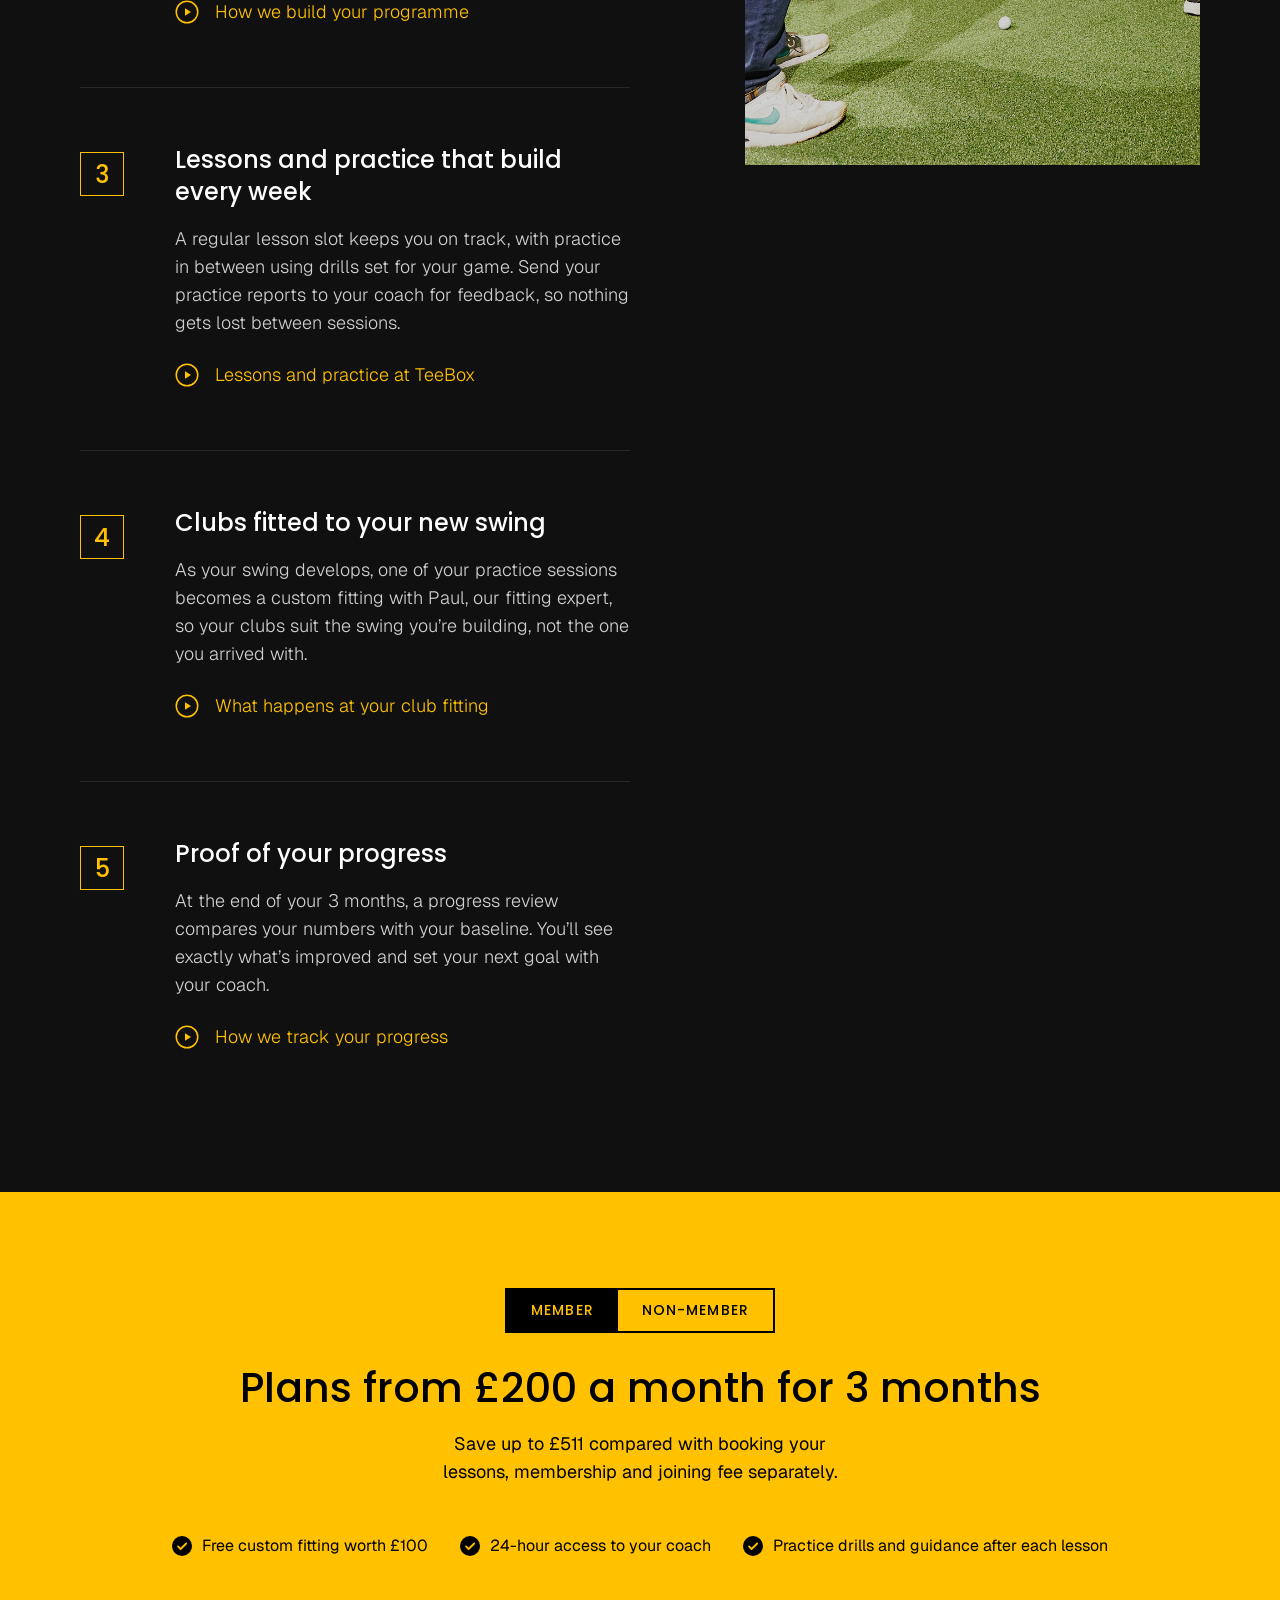
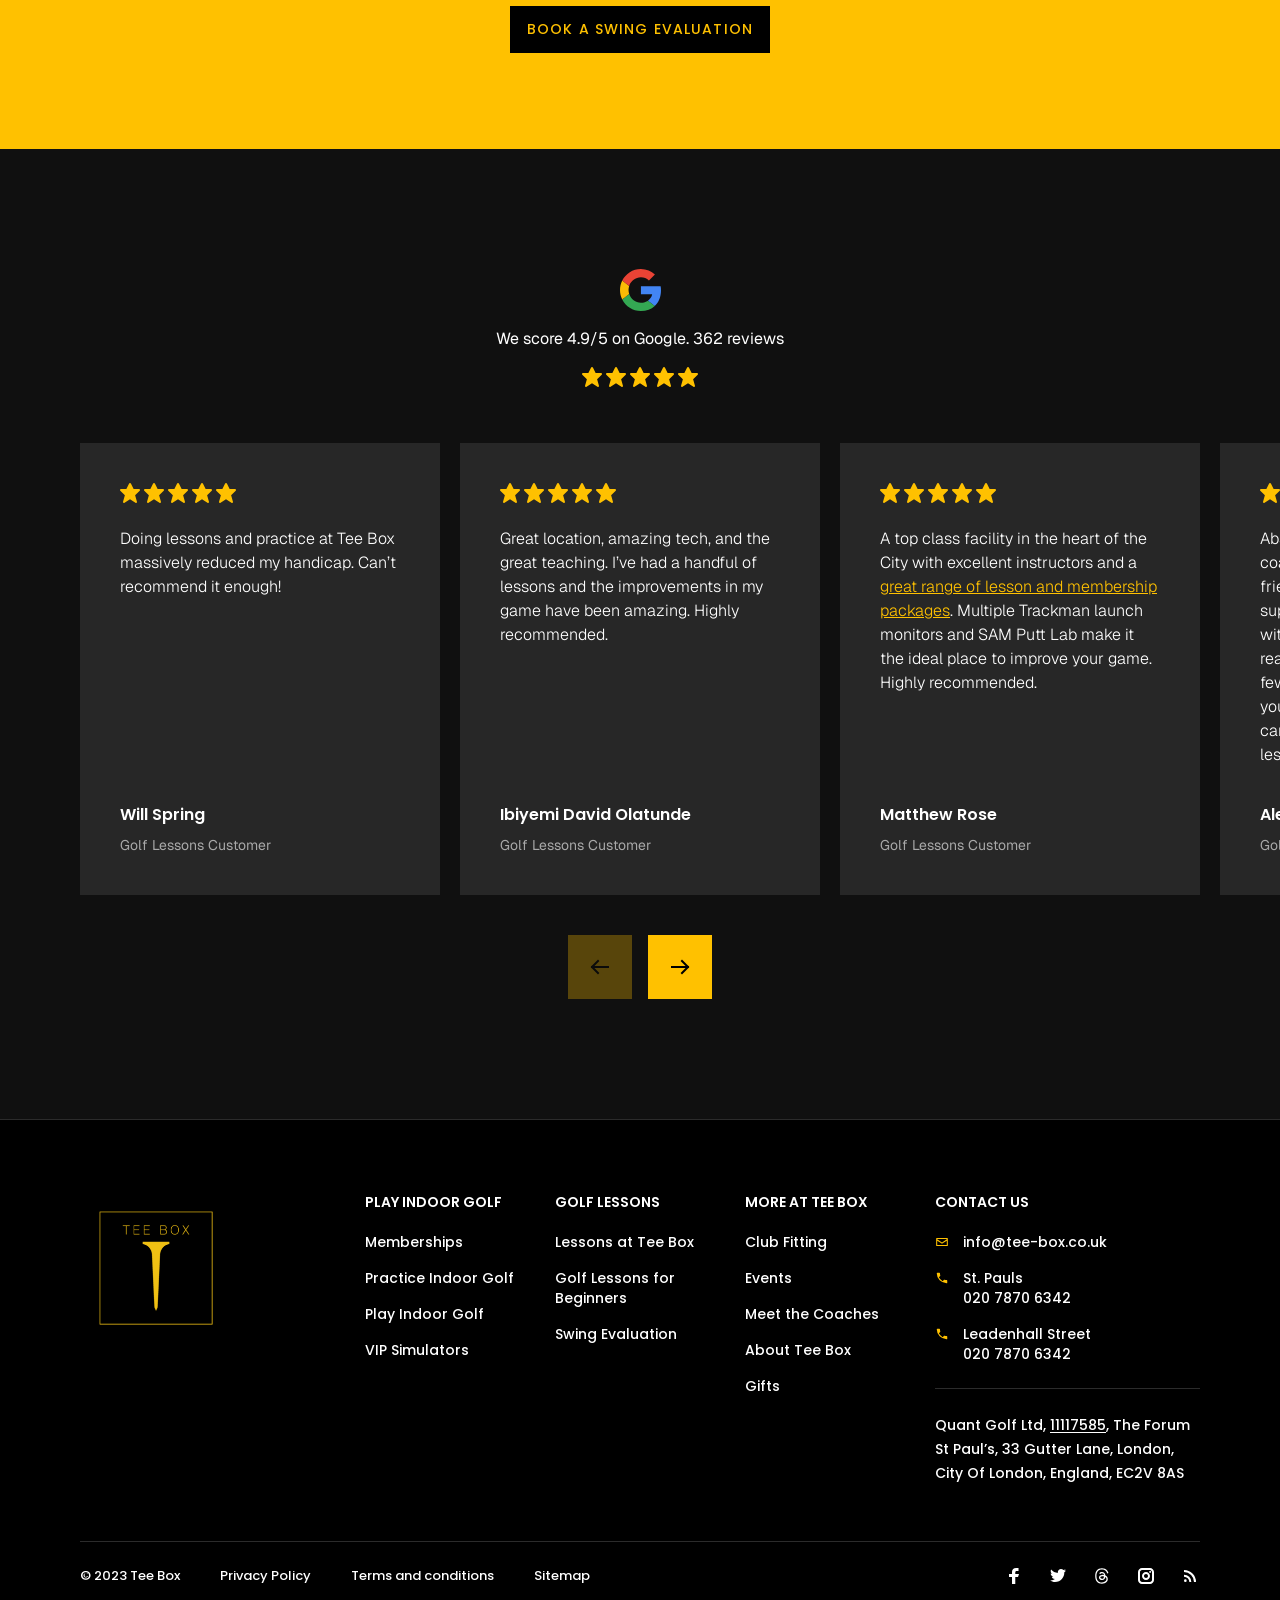
==== commit 3ef07d07: "Phil Kenyon quote: hide the photo once the loop plays The photo showed through the 70% video on desk" ====
--- a/index.html
+++ b/index.html
@@ -11,7 +11,7 @@
   <link rel="preconnect" href="https://fonts.googleapis.com">
   <link rel="preconnect" href="https://fonts.gstatic.com" crossorigin>
   <link rel="stylesheet" href="https://fonts.googleapis.com/css2?family=Geist:wght@300;400&family=Poppins:wght@300;400;500;600&display=swap">
-  <link rel="stylesheet" href="css/teebox-landing.css?v=65">
+  <link rel="stylesheet" href="css/teebox-landing.css?v=70">
 </head>
 <body class="tb-page">
 
@@ -233,6 +233,11 @@
          a pop-up (js/teebox-landing.js section 9) playing phil-kenyon-qa.mp4. -->
     <section class="tb-quote" data-tb-parallax aria-label="Phil Kenyon on coaching at Tee Box">
       <img class="tb-quote__bg" src="assets/images/phil-kenyon.jpg" width="2400" height="1416" alt="" loading="lazy">
+      <!-- A muted 15.8s loop of Phil talking (213.56s–229.36s of the Q&A:
+           close-up, then two wider angles) over the photo. JS section 13
+           loads the phone or desktop size when the section nears the screen
+           and pauses it off screen. -->
+      <video class="tb-quote__loop" data-tb-quote-loop data-src="assets/video/phil-kenyon-loop.mp4" data-src-desktop="assets/video/phil-kenyon-loop-720.mp4" muted loop playsinline preload="none" aria-hidden="true" tabindex="-1"></video>
       <div class="tb-quote__fade" aria-hidden="true"></div>
       <div class="tb-container tb-quote__layout">
         <figure class="tb-quote__inner">
@@ -446,7 +451,7 @@
     </div>
   </footer>
 
-  <script src="js/teebox-landing.js?v=15" defer></script>
+  <script src="js/teebox-landing.js?v=18" defer></script>
   <!-- DEV ONLY: press G on localhost to toggle the 12-col layout grid. Safe to remove. -->
   <script src="js/teebox-grid.js?v=2" defer></script>
 </body>
--- a/css/teebox-landing.css
+++ b/css/teebox-landing.css
@@ -498,13 +498,21 @@
   .tb-hero__image {
     left: 0; top: 0;
     width: 100%; height: 100%;
-    object-position: 62% 0;
+    /* 34% puts the golfers about 80px further right than 62% did,
+       keeping a good amount of the simulator screen */
+    object-position: 34% 0;
   }
+  /* lighter than desktop: clear over the photo, black only behind the copy */
   .tb-hero__fade {
     left: 0; width: 100%;
-    background: linear-gradient(to top, var(--tb-black) 8%, rgba(0, 0, 0, 0.55) 45%, rgba(0, 0, 0, 0.35));
+    background: linear-gradient(to top, var(--tb-black) 4%, rgba(0, 0, 0, 0.6) 28%, rgba(0, 0, 0, 0) 60%);
   }
-  .tb-hero__content { padding-top: 320px; padding-bottom: 56px; }
+  .tb-header::before {
+    height: 180px;
+    background: linear-gradient(to bottom, rgba(0, 0, 0, 0.6), rgba(0, 0, 0, 0));
+  }
+  .tb-hero__content { padding-top: 336px; padding-bottom: 56px; }
+  .tb-hero__ctas { margin-top: 16px; } /* same as headline → subheadline */
   /* phones: the award badge sits right of the Google score, centred on it,
      instead of pinning in the hero */
   .tb-badge-rail { display: none; }
@@ -818,6 +826,29 @@
   transition: transform .3s cubic-bezier(.2, .7, .2, 1);
 }
 .tb-quote__play img { width: 100%; height: 100%; }
+/* Looping clip of Phil over the photo (no baked-in frame, so it simply
+   covers the block, with room for the parallax drift). It fades in to the
+   photo's 70% once playing; JS section 13 adds .is-playing. */
+.tb-quote__loop {
+  position: absolute;
+  left: 0;
+  top: calc(-1 * var(--tb-parallax));
+  width: 100%;
+  height: calc(100% + 2 * var(--tb-parallax));
+  max-width: none;
+  object-fit: cover;
+  object-position: 50% 50%;
+  opacity: 0;
+  transform: translate3d(0, var(--tb-parallax-y, 0px), 0);
+  transition: opacity .6s ease;
+  will-change: transform;
+  pointer-events: none;
+}
+.tb-quote__loop.is-playing { opacity: 0.7; }
+/* the photo is only a fallback: hide it while the clip plays, so it doesn't
+   ghost through the 70% video */
+.tb-quote__bg { transition: opacity .6s ease; }
+.tb-quote.is-loop-playing .tb-quote__bg { opacity: 0; }
 .tb-quote__play:hover { transform: scale(1.06); }
 .tb-quote__play:focus-visible { outline: 2px solid var(--tb-gold); outline-offset: 6px; }
 
@@ -834,6 +865,52 @@
   .tb-quote__name { font-size: 20px; }
   .tb-quote__role { font-size: 16px; line-height: 24px; }
   .tb-quote__play { width: 88px; height: 88px; }
+}
+/* Phones: Phil's photo across the top, then a centred stack of play button,
+   quote, name and role. A vertical fade runs from clear at the top to solid
+   black behind the copy. */
+@media (max-width: 767px) {
+  .tb-quote { --tb-quote-img-h: 480px; }
+  /* oversized and nudged up so the white frame baked into the photo is
+     cropped off; 66% across keeps Phil's face centred */
+  .tb-quote__bg {
+    left: 0;
+    top: -24px;
+    width: 100%;
+    height: var(--tb-quote-img-h);
+    object-position: 66% 0;
+    opacity: 1;
+    transform: none; /* no parallax drift, so the cropped edge never shows */
+  }
+  /* the looping clip has no frame, so it starts at the top; it fades in over
+     the photo once it's playing (JS section 13 adds .is-playing) */
+  .tb-quote__loop {
+    top: 0;
+    height: calc(var(--tb-quote-img-h) - 24px);
+    object-position: 67% 0;
+    transform: none;
+  }
+  .tb-quote__loop.is-playing { opacity: 1; }
+  .tb-quote__fade {
+    inset: 0;
+    width: auto;
+    background: linear-gradient(to bottom,
+      rgba(0, 0, 0, 0) 0,
+      rgba(0, 0, 0, 0) 140px,
+      rgba(0, 0, 0, 0.75) 330px,
+      var(--tb-black) 420px);
+  }
+  .tb-quote__layout {
+    display: flex;
+    flex-direction: column;
+    align-items: center;
+    text-align: center;
+    padding-top: 290px;
+    padding-bottom: 72px;
+  }
+  .tb-quote__play { order: -1; margin: 0 0 32px; }
+  .tb-quote__mark { margin: 0 auto; }
+  .tb-quote__source { align-items: center; }
 }
 
 /* ---- Video pop-up ---- */
